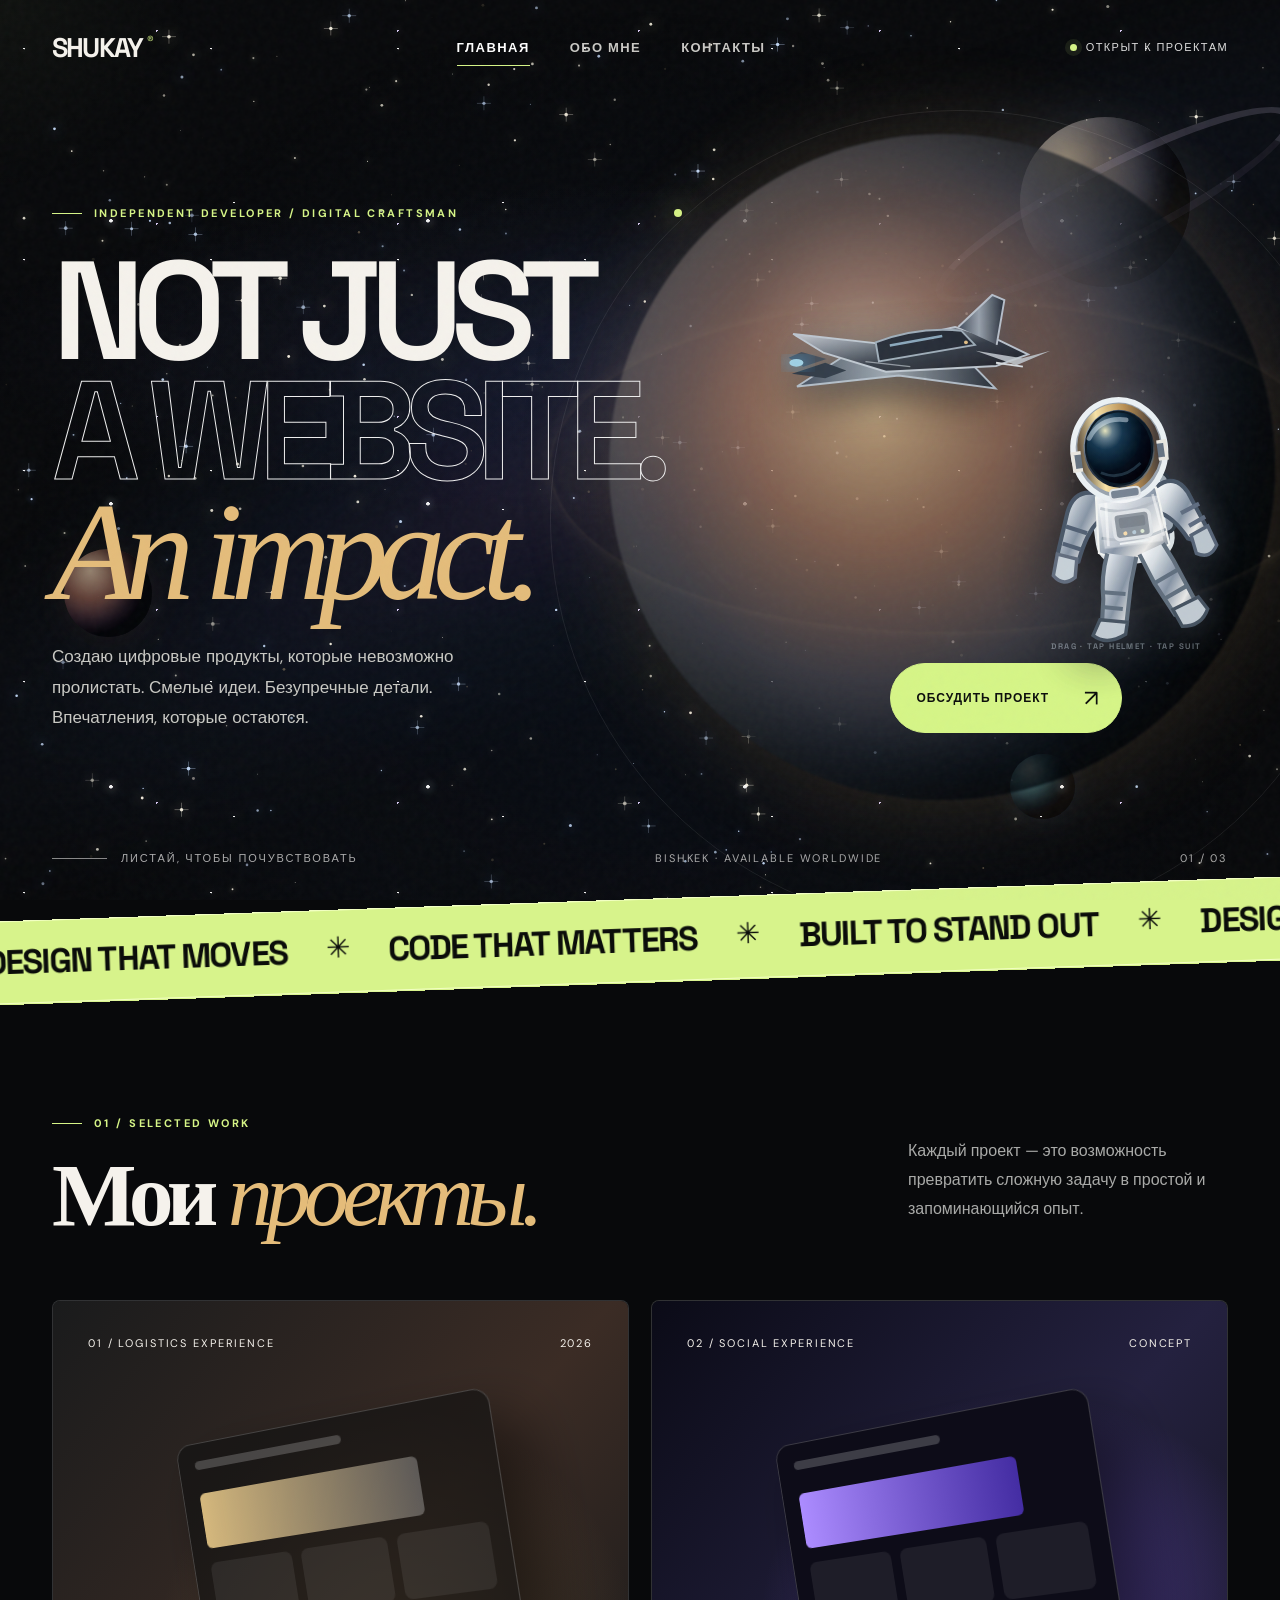
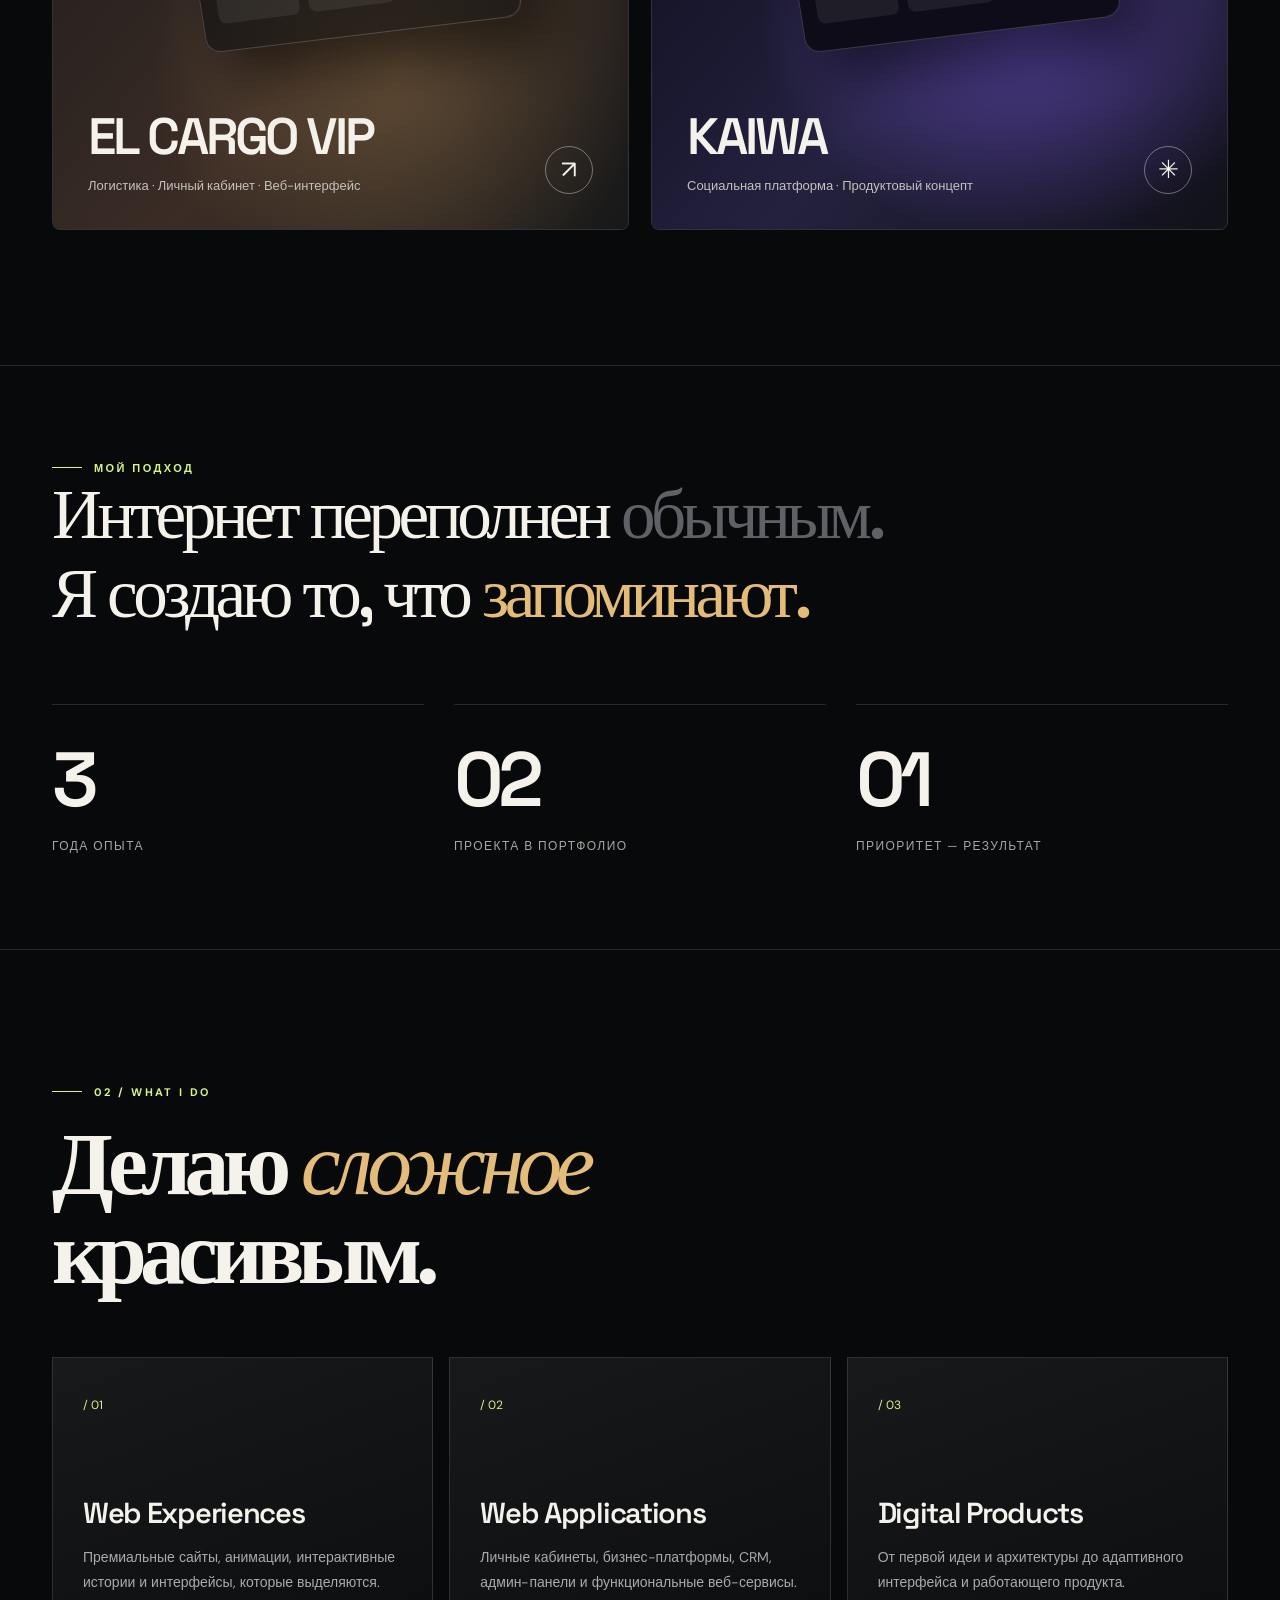
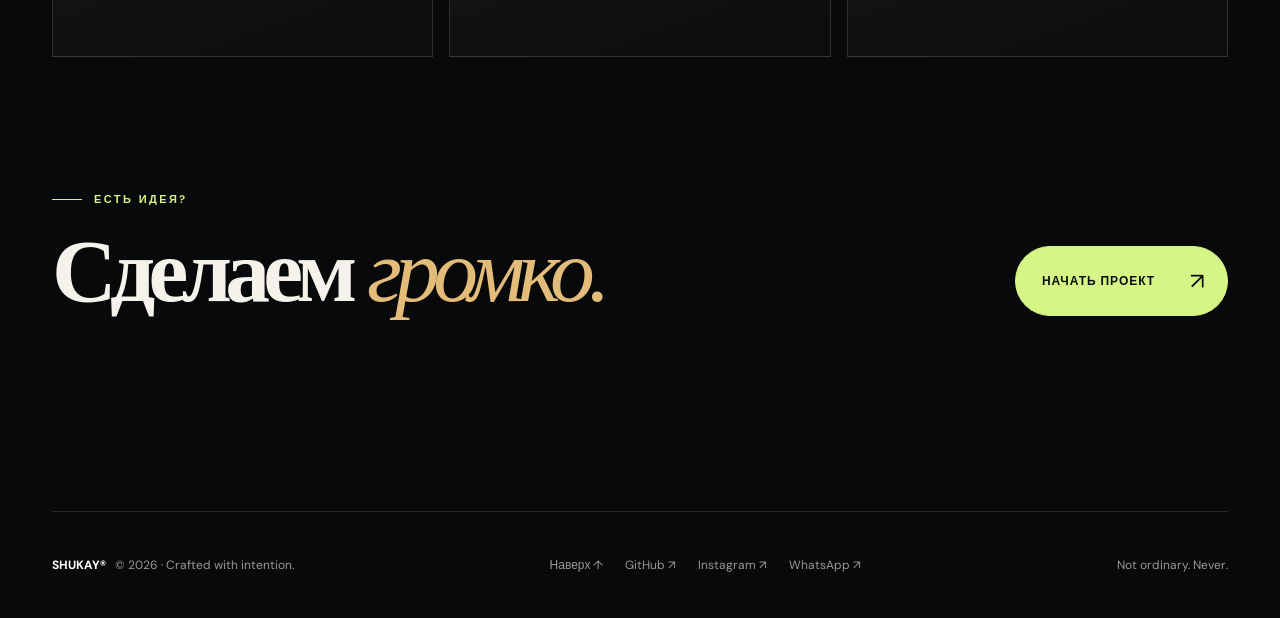
==== index.html @ a72f3787 "Publish SHUKAY portfolio at root GitHub Pages address" ====
<!DOCTYPE html>
<html lang="ru"><head><meta charset="UTF-8"><meta name="viewport" content="width=device-width,initial-scale=1"><meta name="theme-color" content="#090909"><meta name="description" content="SHUKAY — independent digital developer. Websites, experiences and products that feel alive."><title>SHUKAY® — Beyond the ordinary</title><link rel="preconnect" href="https://fonts.googleapis.com"><link rel="preconnect" href="https://fonts.gstatic.com" crossorigin><link href="https://fonts.googleapis.com/css2?family=DM+Sans:wght@400;500;600;700&family=Manrope:wght@400;500;600;700;800&family=Space+Grotesk:wght@400;500;600;700&display=swap" rel="stylesheet"><style>
:root{--bg:#08090b;--fg:#f5f2ec;--muted:#aaa9a4;--line:rgba(255,255,255,.13);--gold:#e4bc7a;--lime:#d6f587;--panel:#131518}*{box-sizing:border-box}html{scroll-behavior:smooth}body{margin:0;background:var(--bg);color:var(--fg);font-family:'DM Sans',sans-serif;overflow-x:hidden}body:before{content:'';position:fixed;inset:0;z-index:80;pointer-events:none;opacity:.14;background-image:url("data:image/svg+xml,%3Csvg viewBox='0 0 180 180' xmlns='http://www.w3.org/2000/svg'%3E%3Cfilter id='n'%3E%3CfeTurbulence type='fractalNoise' baseFrequency='.75' numOctaves='3' stitchTiles='stitch'/%3E%3C/filter%3E%3Crect width='100%25' height='100%25' filter='url(%23n)' opacity='.23'/%3E%3C/svg%3E")}a{color:inherit;text-decoration:none}button,input,textarea{font:inherit}button{cursor:pointer}::selection{background:var(--lime);color:#111}#fx{position:fixed;inset:0;z-index:0;pointer-events:none;opacity:.65}.page{display:none;position:relative;z-index:1;min-height:100vh;animation:pageIn .75s both}.page.active{display:block}@keyframes pageIn{from{opacity:0;transform:translateY(22px)}to{opacity:1;transform:none}}.shell{width:min(1440px,calc(100% - 104px));margin:auto}.nav{height:94px;display:flex;align-items:center;justify-content:space-between;position:relative;z-index:50}.logo{font:800 27px 'Space Grotesk';letter-spacing:-1.8px;display:flex;align-items:center;gap:5px}.logo span{color:var(--lime);font-size:13px;align-self:flex-start;margin-top:2px}.navlinks{display:flex;gap:40px;align-items:center}.navlinks button{border:0;background:none;color:#c9c8c4;font-size:13px;font-weight:700;letter-spacing:.11em;text-transform:uppercase;padding:10px 0;position:relative}.navlinks button:after{content:'';position:absolute;bottom:0;left:0;width:0;height:1px;background:var(--lime);transition:width .3s}.navlinks button:hover:after,.navlinks button.current:after{width:100%}.navlinks button.current{color:white}.nav-right{display:flex;align-items:center;gap:18px}.available{font-size:11px;letter-spacing:.13em;text-transform:uppercase;color:#ddd;display:flex;align-items:center;gap:9px}.pulse{height:7px;width:7px;border-radius:50%;background:var(--lime);box-shadow:0 0 0 5px #d6f58715;animation:pulse 2s infinite}@keyframes pulse{50%{box-shadow:0 0 0 10px #d6f58700}}.menu{display:none;border:1px solid var(--line);background:#111;color:white;border-radius:50%;width:44px;height:44px}.eyebrow{font-size:11px;letter-spacing:.22em;font-weight:700;text-transform:uppercase;color:var(--lime);display:flex;align-items:center;gap:12px}.eyebrow:before{content:'';height:1px;width:30px;background:var(--lime)}.hero{min-height:calc(100svh - 94px);position:relative;display:flex;flex-direction:column;justify-content:center;padding:75px 0 130px}.hero-orb{position:absolute;right:-4%;top:5%;width:52vw;max-width:790px;aspect-ratio:1;z-index:-1;border-radius:50%;background:radial-gradient(circle at 39% 39%,#fff6cc 0%,#e4bc7a 12%,#9e6e4e 27%,#493c41 44%,#1a2630 59%,transparent 69%);filter:blur(1px);opacity:.75;box-shadow:inset 50px 0 100px #06090a,0 0 120px #d6aa6840;animation:float 9s ease-in-out infinite;transform-origin:center}.hero-orb:after{content:'';position:absolute;inset:-9%;border:1px solid #dcb87a30;border-radius:50%;transform:rotateX(65deg) rotate(-35deg);box-shadow:0 0 20px #f0d4aa1c}.orb-ring{position:absolute;right:-12%;top:2%;width:64vw;max-width:900px;aspect-ratio:1;border:1px solid #ffffff14;border-radius:50%;z-index:-2;animation:spin 60s linear infinite}.orb-ring:after{content:'';position:absolute;top:12%;left:15%;width:8px;height:8px;border-radius:50%;background:var(--lime);box-shadow:0 0 30px var(--lime)}@keyframes float{50%{transform:translate(-25px,30px) scale(1.035)}}@keyframes spin{to{transform:rotate(360deg)}}.hero h1{font:600 clamp(70px,10.9vw,176px)/.86 'Space Grotesk';letter-spacing:-.092em;margin:32px 0 28px;max-width:1250px}.hero h1 .outline{-webkit-text-stroke:1px #eee;color:transparent}.hero h1 .italic{font-family:Georgia,serif;font-style:italic;font-weight:400;letter-spacing:-.09em;color:var(--gold)}.hero-sub{display:flex;justify-content:space-between;align-items:end;gap:40px;max-width:1070px}.hero-sub p{max-width:460px;font-size:17px;line-height:1.8;color:#c9c9c4;margin:0}.cta{display:inline-flex;gap:35px;align-items:center;justify-content:space-between;padding:19px 22px 19px 26px;background:var(--lime);color:#0b0d0b;border:1px solid var(--lime);border-radius:100px;font-size:12px;font-weight:800;letter-spacing:.08em;text-transform:uppercase;transition:transform .3s,background .3s;white-space:nowrap}.cta:hover{background:#fff;transform:translateY(-4px)}.cta .arrow{font-size:23px;font-weight:400}.hero-bottom{position:absolute;bottom:35px;left:0;right:0;display:flex;justify-content:space-between;align-items:center;font-size:11px;letter-spacing:.17em;text-transform:uppercase;color:#aaa}.scroll-indicator{display:flex;align-items:center;gap:14px}.scroll-indicator:before{content:'';width:55px;height:1px;background:#888}.ticker{overflow:hidden;background:#d7f38b;color:#0b0d0a;transform:rotate(-2deg) scale(1.025);position:relative;z-index:2;border-top:1px solid #f2ffc3;border-bottom:1px solid #f2ffc3}.ticker-track{display:flex;width:max-content;animation:marquee 23s linear infinite;padding:18px 0;gap:38px}.ticker span{font:700 clamp(19px,2.6vw,34px) 'Space Grotesk';letter-spacing:-.04em;white-space:nowrap}.ticker i{font-style:normal;font-size:28px}@keyframes marquee{to{transform:translateX(-50%)}}section{padding:135px 0}.section-head{display:flex;justify-content:space-between;align-items:end;gap:35px;margin-bottom:60px}.section-head h2,.display{font:600 clamp(48px,7vw,110px)/.99 'Space Grotesk';letter-spacing:-.075em;margin:20px 0 0}.section-head h2 em,.display em{font-family:Georgia,serif;font-weight:400;color:var(--gold)}.section-head p{max-width:320px;color:#a9aaa8;line-height:1.8}.projects{display:grid;grid-template-columns:1fr 1fr;gap:22px}.project{position:relative;border:1px solid var(--line);background:#121416;min-height:530px;border-radius:8px;overflow:hidden;display:flex;flex-direction:column;justify-content:space-between;padding:35px;isolation:isolate;transition:border-color .3s,transform .4s}.project:hover{border-color:#e4bc7a88;transform:translateY(-7px)}.project:before{content:'';position:absolute;inset:0;z-index:-1}.project.cargo:before{background:radial-gradient(ellipse at 60% 70%,#b8905655,transparent 50%),linear-gradient(130deg,#1a1b1c,#3b2c25 55%,#171819)}.project.kaiwa:before{background:radial-gradient(ellipse at 65% 60%,#805df088,transparent 50%),linear-gradient(130deg,#0b0b17,#24213f 55%,#111119)}.project-top{display:flex;justify-content:space-between;font-size:11px;letter-spacing:.17em;text-transform:uppercase}.project-visual{height:230px;display:grid;place-items:center;perspective:800px}.mock{width:65%;height:220px;border:1px solid #ffffff30;border-radius:16px;background:#111a;box-shadow:25px 30px 55px #0008;transform:rotate(-9deg) rotateY(-15deg);overflow:hidden;padding:18px;transition:transform .5s}.project:hover .mock{transform:rotate(-2deg) rotateY(0)}.mock-top{height:9px;width:55%;border-radius:20px;background:#ffffff33;margin-bottom:25px}.mock-hero{height:58px;width:80%;background:linear-gradient(90deg,#d4b77c,#ffffff45);border-radius:6px;margin-bottom:15px}.mock-row{display:flex;gap:10px}.mock-row span{height:65px;flex:1;border-radius:8px;background:#ffffff12}.kaiwa .mock{background:#0d0c18}.kaiwa .mock-hero{background:linear-gradient(90deg,#ac8cff,#442da3)}.project-bottom{display:flex;justify-content:space-between;align-items:end;gap:12px}.project h3{font:600 clamp(30px,4vw,52px) 'Space Grotesk';letter-spacing:-.06em;margin:0 0 8px}.project p{color:#c4c1bc;margin:0;font-size:13px}.project .go{width:48px;height:48px;border:1px solid #ffffff60;border-radius:50%;display:grid;place-items:center;font-size:25px}.statement{border-top:1px solid var(--line);border-bottom:1px solid var(--line);padding:95px 0}.statement p{font:500 clamp(34px,5.4vw,82px)/1.15 'Space Grotesk';letter-spacing:-.065em;margin:0}.statement .dim{color:#606166}.statement .gold{color:var(--gold)}.metrics{display:grid;grid-template-columns:repeat(3,1fr);gap:30px;margin-top:70px}.metric{border-top:1px solid var(--line);padding-top:25px}.metric strong{font:600 clamp(50px,6vw,86px) 'Space Grotesk';letter-spacing:-.08em}.metric span{display:block;font-size:12px;text-transform:uppercase;letter-spacing:.12em;color:#a7a7a3;margin-top:10px}.services{display:grid;grid-template-columns:repeat(3,1fr);gap:16px}.service{border:1px solid var(--line);padding:35px 30px;min-height:300px;background:linear-gradient(160deg,#17191b,#0c0d0e);transition:background .3s}.service:hover{background:#1c211d}.service .num{font-size:12px;color:var(--lime)}.service h3{font:600 29px 'Space Grotesk';letter-spacing:-.045em;margin:80px 0 14px}.service p{font-size:14px;color:#aaa;line-height:1.75}.footer{border-top:1px solid var(--line);padding:45px 0;display:flex;justify-content:space-between;gap:25px;align-items:center;color:#999;font-size:12px}.footer strong{color:white}.footer a:hover{color:var(--lime)}.footerlinks{display:flex;gap:22px}.inner-hero{padding:110px 0 100px;position:relative;overflow:hidden}.inner-hero .display{max-width:1100px}.inner-hero .lead{font-size:clamp(18px,2vw,26px);line-height:1.65;max-width:730px;color:#c0c1bb;margin:45px 0 0}.glow{position:absolute;right:-200px;top:-150px;width:650px;height:650px;background:radial-gradient(circle,#d7a86d33,transparent 65%);pointer-events:none}.about-grid{display:grid;grid-template-columns:1fr 1fr;gap:70px;align-items:start}.about-grid h2{font:600 clamp(36px,4vw,62px) 'Space Grotesk';letter-spacing:-.06em;margin:0}.about-grid p{line-height:1.95;color:#b9b9b4;font-size:16px}.tech-section{padding-top:35px}.tech-groups{display:grid;grid-template-columns:repeat(3,1fr);gap:18px}.tech-group{background:#121416;border:1px solid var(--line);padding:30px;min-height:260px}.tech-group h3{font-size:12px;letter-spacing:.15em;text-transform:uppercase;color:var(--gold);margin:0 0 28px}.tags{display:flex;flex-wrap:wrap;gap:9px}.tag{padding:10px 13px;border:1px solid #ffffff24;border-radius:40px;color:#ddd;font-size:12px}.timeline{border-top:1px solid var(--line)}.timeline-row{display:grid;grid-template-columns:100px 1fr 1.3fr;gap:20px;border-bottom:1px solid var(--line);padding:35px 0}.timeline-row span{color:var(--lime);font-size:13px}.timeline-row h3{font:600 25px 'Space Grotesk';margin:0}.timeline-row p{color:#aaa;line-height:1.7;margin:0}.contact-hero{padding-bottom:45px}.contact-hero .display{font-size:clamp(65px,10vw,158px)}.contact-layout{display:grid;grid-template-columns:1fr 1.2fr;gap:80px;padding:40px 0 120px}.contact-details h3{font:600 32px 'Space Grotesk';letter-spacing:-.05em}.contact-details p{color:#aaa;line-height:1.8;max-width:330px}.contact-link{display:flex;justify-content:space-between;border-bottom:1px solid var(--line);padding:23px 0;font-size:15px;transition:color .2s}.contact-link:hover{color:var(--lime)}.form{background:#131518;border:1px solid var(--line);padding:45px}.form label{display:block;font-size:11px;letter-spacing:.15em;text-transform:uppercase;color:#aaa;margin-bottom:12px}.form input,.form textarea{width:100%;background:none;border:0;border-bottom:1px solid #ffffff35;border-radius:0;padding:10px 0 18px;margin-bottom:33px;color:white;outline:none;resize:vertical}.form input:focus,.form textarea:focus{border-color:var(--lime)}.form .cta{width:100%}.form small{display:block;margin-top:20px;color:#888;line-height:1.6}.reveal{opacity:0;transform:translateY(45px);transition:opacity .85s,transform .85s}.reveal.visible{opacity:1;transform:none}.cursor-glow{position:fixed;width:420px;height:420px;pointer-events:none;z-index:0;border-radius:50%;background:radial-gradient(circle,#d6f5870a,transparent 65%);transform:translate(-50%,-50%)}@media(max-width:900px){.shell{width:min(100% - 44px,1440px)}.nav{height:80px}.navlinks{display:none;position:absolute;top:75px;right:0;left:0;background:#151719;border:1px solid var(--line);padding:20px;flex-direction:column;gap:12px;align-items:stretch}.navlinks.open{display:flex}.navlinks button{text-align:left}.menu{display:block}.available{display:none}.hero{min-height:760px;padding-top:90px}.hero-orb{width:75vw;right:-25%;top:8%}.orb-ring{width:95vw;right:-40%}.hero h1{font-size:clamp(64px,12vw,112px)}.section-head{display:block}.projects,.about-grid,.contact-layout{grid-template-columns:1fr}.services,.tech-groups{grid-template-columns:1fr 1fr}.contact-layout{gap:35px}.inner-hero{padding:90px 0 55px}}@media(max-width:600px){.shell{width:calc(100% - 34px)}.logo{font-size:24px}.hero{min-height:calc(100svh - 80px);padding:80px 0 115px}.hero h1{font-size:clamp(60px,14.5vw,90px);letter-spacing:-.095em;margin:25px 0 35px}.hero-orb{width:105vw;right:-47%;top:12%;opacity:.55}.orb-ring{width:125vw;right:-55%}.hero-sub{align-items:start;flex-direction:column;gap:27px}.hero-sub p{font-size:15px}.hero-bottom{font-size:9px;bottom:24px}.hero-bottom .coordinates{display:none}section{padding:85px 0}.section-head h2,.display{font-size:clamp(47px,12vw,75px)}.section-head{margin-bottom:35px}.projects,.services,.tech-groups{grid-template-columns:1fr}.project{min-height:460px;padding:24px}.project-visual{height:200px}.statement{padding:70px 0}.metrics{gap:10px}.metric strong{font-size:45px}.metric span{font-size:9px;line-height:1.5}.timeline-row{grid-template-columns:1fr;gap:10px}.form{padding:25px}.footer{flex-direction:column;align-items:flex-start}.inner-hero{padding-top:70px}.contact-hero .display{font-size:clamp(62px,13vw,100px)}}@media(prefers-reduced-motion:reduce){*,*:before,*:after{animation-duration:.01ms!important;transition-duration:.01ms!important;scroll-behavior:auto!important}.reveal{opacity:1;transform:none}}
</style><style id="cosmic-upgrade">
:root{--space-gold:#f1d9a9}html{cursor:none}a,button,input,select,textarea{cursor:none!important}
#cosmicSky{position:fixed;inset:0;z-index:0;pointer-events:none;overflow:hidden;opacity:.85;background:radial-gradient(ellipse 75% 19% at 54% 42%,rgba(114,89,163,.11),transparent 70%),radial-gradient(ellipse 36% 45% at 10% 78%,rgba(38,65,130,.11),transparent 70%)}
#cosmicSky:before{content:"";position:absolute;width:170vw;height:34vw;left:-30vw;top:22vh;transform:rotate(-25deg);background:radial-gradient(ellipse at center,rgba(228,200,230,.13) 0%,rgba(101,80,170,.12) 20%,rgba(47,80,145,.065) 39%,transparent 70%);filter:blur(26px);animation:nebulaDrift 35s ease-in-out infinite alternate}
#cosmicSky:after{content:"";position:absolute;inset:0;background-image:radial-gradient(1px 1px at 13% 23%,#fff 95%,transparent),radial-gradient(1px 1px at 65% 16%,#e4d4ff 95%,transparent),radial-gradient(2px 2px at 35% 78%,#fff 80%,transparent),radial-gradient(1px 1px at 87% 66%,#fff 95%,transparent);background-size:187px 211px,241px 193px,317px 283px,269px 307px;opacity:.45;animation:starFloat 60s linear infinite}
.cosmic-planet{position:absolute;border-radius:50%;box-shadow:inset -22px -14px 35px rgba(0,0,0,.85),inset 9px 7px 24px rgba(255,255,255,.15),0 0 70px rgba(130,111,214,.13);animation:planetFloat 17s ease-in-out infinite alternate}
.cosmic-planet.one{width:170px;height:170px;right:7%;top:13%;background:radial-gradient(circle at 31% 26%,#a4a0bf 0%,#6c6999 17%,#373557 44%,#141529 72%);opacity:.6}
.cosmic-planet.two{width:88px;height:88px;left:5%;top:61%;background:radial-gradient(circle at 28% 23%,#d6a98a,#925b63 37%,#332438 75%);animation-delay:-7s;opacity:.6}
.cosmic-planet.three{width:65px;height:65px;right:16%;bottom:9%;background:radial-gradient(circle at 28% 24%,#b1d7dc,#366b83 42%,#101e33 77%);animation-delay:-12s;opacity:.55}
.cosmic-planet.one:after{content:"";position:absolute;width:225%;height:40%;left:-62%;top:27%;border:8px solid rgba(208,195,230,.28);border-left-color:rgba(208,195,230,.08);border-bottom-color:rgba(208,195,230,.11);border-radius:50%;transform:rotate(-27deg)}
#astro{position:fixed;z-index:2;pointer-events:none;width:125px;height:160px;right:7%;top:49%;filter:drop-shadow(0 12px 24px rgba(0,0,0,.5));animation:astronautDrift 14s ease-in-out infinite alternate;opacity:.87}
#astro svg{width:100%;height:100%}
#starCursor{position:fixed;top:0;left:0;width:30px;height:30px;z-index:9999;pointer-events:none;transform:translate(-50%,-50%);filter:drop-shadow(0 0 7px #fff5d1);will-change:transform}
#starCursor svg{width:100%;height:100%;animation:cursorPulse 3s ease-in-out infinite}
#burstLayer{position:fixed;inset:0;z-index:150;pointer-events:none;overflow:hidden}
.supernova{position:absolute;width:16px;height:16px;transform:translate(-50%,-50%);border-radius:50%;background:#fff;box-shadow:0 0 18px 10px #fff,0 0 55px 30px #f7d4ff,0 0 125px 65px #9c75e5;animation:flashOut 1.7s ease-out forwards}
.supernova:before,.supernova:after{content:"";position:absolute;left:50%;top:50%;width:10px;height:10px;border:2px solid rgba(245,222,255,.95);border-radius:50%;transform:translate(-50%,-50%);animation:shockwave 2s cubic-bezier(.08,.65,.22,1) forwards}
.supernova:after{animation-delay:.13s;border-color:rgba(246,209,158,.7)}
.burst-ray{position:absolute;width:var(--len);height:2px;left:0;top:0;transform-origin:left center;transform:rotate(var(--angle));background:linear-gradient(90deg,#fff,#e8c7ff 30%,transparent);animation:rayOut 1.2s ease-out forwards}
.spark{position:absolute;width:var(--size);height:var(--size);border-radius:50%;background:var(--color);box-shadow:0 0 9px var(--color);animation:sparkFly var(--dur) cubic-bezier(.12,.53,.3,1) forwards}
.cosmic-rumble .page.active h1,.cosmic-rumble .page.active h2,.cosmic-rumble .page.active p,.cosmic-rumble .page.active .eyebrow,.cosmic-rumble header{animation:textRumble .75s linear both!important}
@keyframes nebulaDrift{to{transform:rotate(-19deg) translate(5vw,4vh);opacity:.65}}@keyframes starFloat{to{background-position:100px -110px,-90px 150px,60px 80px,-110px -60px}}@keyframes planetFloat{to{transform:translate(25px,-35px) rotate(10deg)}}@keyframes astronautDrift{0%{transform:translate(0,0) rotate(-13deg)}50%{transform:translate(-45px,-52px) rotate(7deg)}100%{transform:translate(25px,-90px) rotate(23deg)}}@keyframes cursorPulse{50%{transform:rotate(30deg) scale(1.24)}}@keyframes flashOut{0%{opacity:0;transform:translate(-50%,-50%) scale(.2)}12%{opacity:1;transform:translate(-50%,-50%) scale(1.8)}40%{opacity:1}100%{opacity:0;transform:translate(-50%,-50%) scale(.05)}}@keyframes shockwave{0%{width:8px;height:8px;opacity:1}100%{width:720px;height:720px;opacity:0}}@keyframes rayOut{0%{opacity:0;scale:.2}25%{opacity:1}100%{opacity:0;scale:2.4}}@keyframes sparkFly{0%{opacity:1;transform:translate(0,0) scale(1)}100%{opacity:0;transform:translate(var(--dx),var(--dy)) scale(.1)}}@keyframes textRumble{0%,100%{transform:translate(0,0)}10%,30%,50%{transform:translate(-3px,2px)}20%,40%,60%{transform:translate(4px,-2px)}70%{transform:translate(-1px,1px)}}
@media(max-width:700px){#astro{width:72px;height:96px;right:2%;top:40%;opacity:.65}.cosmic-planet.one{width:94px;height:94px;right:5%;top:18%}.cosmic-planet.two{width:52px;height:52px}.cosmic-planet.three{width:35px;height:35px}#starCursor{display:none}html,a,button,input,select,textarea{cursor:auto!important}}
@media(prefers-reduced-motion:reduce){#astro,.cosmic-planet,#cosmicSky:before,#cosmicSky:after,#starCursor svg{animation:none!important}.supernova,.spark,.burst-ray{display:none}}
</style><style id="cinematic-polish">
#cosmicSky{opacity:1;background:radial-gradient(ellipse 80% 25% at 56% 39%,rgba(83,93,167,.15),transparent 75%),radial-gradient(ellipse at 50% 70%,rgba(14,30,60,.2),transparent 70%)}
#cosmicSky:after{opacity:.95;filter:drop-shadow(0 0 4px #f3f7ff)}
.cosmic-planet{overflow:visible;filter:contrast(1.12) saturate(.88)}
.cosmic-planet.one{background:radial-gradient(circle at 26% 25%,#d5c5aa,#827b7c 22%,#4d536b 49%,#161e32 74%,#090b12 86%);box-shadow:inset -32px -22px 40px #000e,inset 8px 7px 17px #ffffff48,0 0 70px #a2b8d126}
.cosmic-planet.two{background:radial-gradient(circle at 30% 25%,#e7c7a4,#9c6452 31%,#573b4d 58%,#10111b 83%);box-shadow:inset -18px -10px 26px #000e,0 0 35px #ba765329}
.cosmic-planet.three{background:radial-gradient(circle at 30% 23%,#d9f0e7,#4c94a1 26%,#2a576d 47%,#0b1526 79%);box-shadow:inset -18px -13px 24px #000d,0 0 30px #85baff25}
.hero-orb{background:radial-gradient(circle at 38% 28%,#ffffff30,transparent 19%),radial-gradient(circle at 40% 42%,#e6c28e 0%,#a57961 23%,#4b4a52 48%,#172431 67%,#080c14 80%);box-shadow:inset -65px -32px 90px #000c,inset 22px 15px 60px #f2d9b029,0 0 100px #d6aa6840}
#astro{width:clamp(135px,14vw,225px);height:auto;aspect-ratio:260/380;right:5%;top:42%;z-index:5;pointer-events:auto;touch-action:none;cursor:none!important;opacity:.97;filter:drop-shadow(-12px 14px 22px #000b) drop-shadow(0 0 14px #d7e6ff3a);animation:astronautDrift 16s ease-in-out infinite alternate}
#astro svg{overflow:visible;filter:contrast(1.08)}
#astro:active{cursor:none!important}
#astro.dragging{animation:none}
#astro #astroHead{transform-box:fill-box;transform-origin:center}
#astro.flip #astroBody{animation:astroFlip 1.2s cubic-bezier(.2,.7,.3,1)}
#astro.tickled #astroBody{animation:astroTickle .6s ease-in-out 2}
#astro.tickled #leftArm{animation:astroWave .3s ease-in-out 4;transform-box:fill-box;transform-origin:top right}
#astro .astro-hint{font:600 8px 'Space Grotesk',sans-serif;letter-spacing:.18em;text-align:center;color:#cbd8e3;opacity:.5;margin-top:-4px;pointer-events:none}
@keyframes astroFlip{to{transform:rotate(-720deg);transform-origin:130px 195px}}
@keyframes astroTickle{0%,100%{transform:translateX(0)}25%{transform:translateX(-8px) rotate(-4deg)}75%{transform:translateX(8px) rotate(4deg)}}
@keyframes astroWave{50%{transform:rotate(24deg)}}
#starship{position:fixed;z-index:2;right:17%;top:30%;width:clamp(140px,22vw,335px);opacity:.83;pointer-events:none;filter:drop-shadow(0 0 15px #9ec9f83d) drop-shadow(0 13px 20px #000a);animation:shipCruise 23s ease-in-out infinite alternate}
#starship svg{width:100%}
@keyframes shipCruise{0%{transform:translate(35px,-30px) rotate(-6deg) scale(.78)}50%{transform:translate(-80px,10px) rotate(2deg) scale(.93)}100%{transform:translate(-155px,65px) rotate(-8deg) scale(.7)}}
.supernova{box-shadow:0 0 22px 12px #fff,0 0 65px 36px #e9d7ff,0 0 150px 75px #a7a8ff,0 0 230px 100px #718dff55}
#burstLayer{mix-blend-mode:screen}
@media(max-width:700px){#astro{width:105px;right:1%;top:43%;opacity:.82}#starship{width:145px;right:13%;top:30%;opacity:.7}.astro-hint{display:none}}
@media(prefers-reduced-motion:reduce){#starship{animation:none}#astro{animation:none}}
</style><style id="astro-cursor-fix">#astro,#astro *,#astro:active,#astro.dragging{cursor:none!important}@media(max-width:700px){#astro,#astro *,#astro:active{cursor:auto!important}}</style></head><body><div id="cosmicSky" aria-hidden="true"><div class="cosmic-planet one"></div><div class="cosmic-planet two"></div><div class="cosmic-planet three"></div></div><div id="astro" aria-label="Интерактивный космонавт" role="img"><svg viewBox="0 0 260 380" xmlns="http://www.w3.org/2000/svg"><defs><linearGradient id="suitReal" x1="0" y1="0" x2="1" y2="1"><stop stop-color="#fff"/><stop offset=".24" stop-color="#d8dee3"/><stop offset=".53" stop-color="#8996a6"/><stop offset=".77" stop-color="#e9e9e7"/><stop offset="1" stop-color="#556478"/></linearGradient><linearGradient id="darkMetal" x1="0" y1="0" x2="1" y2="1"><stop stop-color="#d6e2ee"/><stop offset=".4" stop-color="#344052"/><stop offset=".65" stop-color="#0c1826"/><stop offset="1" stop-color="#d8d3c7"/></linearGradient><radialGradient id="helmetGlass" cx=".33" cy=".24" r=".86"><stop stop-color="#e3e2bd"/><stop offset=".13" stop-color="#657e8d"/><stop offset=".3" stop-color="#1b3b53"/><stop offset=".65" stop-color="#07131f"/><stop offset="1" stop-color="#02050b"/></radialGradient><linearGradient id="goldRim"><stop stop-color="#6e604c"/><stop offset=".26" stop-color="#f5e1a8"/><stop offset=".65" stop-color="#b78f56"/><stop offset="1" stop-color="#4c433e"/></linearGradient><filter id="grainSuit"><feTurbulence type="fractalNoise" baseFrequency=".4" numOctaves="3" seed="7" result="n"/><feColorMatrix in="n" type="saturate" values="0"/><feComponentTransfer><feFuncA type="linear" slope=".14"/></feComponentTransfer><feBlend in="SourceGraphic" mode="multiply"/></filter><filter id="softGlow"><feGaussianBlur stdDeviation="4"/></filter></defs>
<g id="astroBody" transform="rotate(-8 130 195)">
<rect x="83" y="132" width="108" height="135" rx="32" fill="#66717e" stroke="#dce1e4" stroke-width="7"/>
<rect x="165" y="145" width="32" height="87" rx="12" fill="#9da8b2" stroke="#343e4a" stroke-width="5"/><path d="M183 153v68" stroke="#e4edf4" stroke-width="3"/>
<g id="leftArm"><path d="M89 161Q59 151 45 183L24 237Q18 251 36 259L51 256Q68 216 88 202" fill="url(#suitReal)" stroke="#4e5b6c" stroke-width="6"/><path d="M40 203l29 14M32 227l25 12" stroke="#566477" stroke-width="6"/><path d="M22 241l27 11-6 26q-19 12-31-7z" fill="#c6d0d6" stroke="#667080" stroke-width="5"/></g>
<g id="rightArm"><path d="M178 164Q207 148 222 178L241 230Q247 245 228 252L213 245Q196 210 175 201" fill="url(#suitReal)" stroke="#4e5b6c" stroke-width="6"/><path d="M208 207l28-10M217 227l25-10" stroke="#657184" stroke-width="6"/><path d="M218 241l26-10 9 29q-12 20-31 8z" fill="#bdc7cf" stroke="#5c697a" stroke-width="5"/></g>
<path d="M89 167Q128 146 177 165L185 249Q137 279 82 248Z" fill="url(#suitReal)" stroke="#f1f3f0" stroke-width="3"/><path d="M93 184q35 17 83 0M89 227q43 16 94 0" stroke="#788695" stroke-width="4" fill="none" opacity=".7"/><path d="M102 177l-5 63M171 174l8 62" stroke="#f6f7f6" stroke-width="4" opacity=".6"/><rect x="109" y="195" width="53" height="38" rx="7" fill="#3a4756" stroke="#c7cfd5" stroke-width="5"/><rect x="117" y="202" width="38" height="15" rx="3" fill="#192839"/><circle cx="124" cy="225" r="3" fill="#f2c36f"/><circle cx="137" cy="225" r="3" fill="#81a4b8"/><circle cx="149" cy="225" r="3" fill="#c3d9b3"/><path d="M114 239h42" stroke="#e2e9eb" stroke-width="3"/>
<g id="leftLeg"><path d="M94 250q-14 33-15 65l-7 36q12 16 35 5l15-58 13-37" fill="url(#suitReal)" stroke="#667381" stroke-width="6"/><path d="M80 305l32 7M76 326l29 7" stroke="#667483" stroke-width="6"/><path d="M70 344l39 9-5 17q-30 13-47-5z" fill="#c3cbd2" stroke="#4c5866" stroke-width="5"/></g>
<g id="rightLeg"><path d="M140 258l16 45 23 49q21 6 34-10l-25-68-12-27" fill="url(#suitReal)" stroke="#667381" stroke-width="6"/><path d="M157 302l34-14M169 326l32-13" stroke="#667483" stroke-width="6"/><path d="M177 344l39-13 11 19q-12 24-40 20z" fill="#c3cbd2" stroke="#4c5866" stroke-width="5"/></g>
<g id="astroHead"><ellipse cx="132" cy="104" rx="67" ry="73" fill="#9aa4ae" stroke="#e9eef1" stroke-width="8"/><ellipse cx="132" cy="102" rx="56" ry="61" fill="url(#darkMetal)" stroke="url(#goldRim)" stroke-width="9"/><ellipse cx="132" cy="101" rx="48" ry="53" fill="url(#helmetGlass)" stroke="#111e29" stroke-width="3"/><path d="M91 81Q112 52 148 62" fill="none" stroke="#e8f7ff" stroke-width="7" opacity=".45" stroke-linecap="round"/><path d="M101 133Q129 150 160 127" fill="none" stroke="#6c8ca1" stroke-width="4" opacity=".3"/><rect x="110" y="160" width="43" height="14" rx="5" fill="#7a8794" stroke="#e1e5e8" stroke-width="3"/><path d="M76 100h-12v25h12M187 100h12v25h-12" stroke="#e7e5df" stroke-width="5" fill="#697685"/></g>
<g opacity=".45" filter="url(#grainSuit)"><path d="M91 177h86v66H91z" fill="#fff"/></g></g></svg><div class="astro-hint">DRAG · TAP HELMET · TAP SUIT</div></div><div id="starship" aria-hidden="true"><svg viewBox="0 0 440 230" xmlns="http://www.w3.org/2000/svg"><defs><linearGradient id="hull" x1="0" x2="1" y1="0" y2="1"><stop stop-color="#eef6ff"/><stop offset=".28" stop-color="#8e9cab"/><stop offset=".58" stop-color="#253445"/><stop offset="1" stop-color="#080e19"/></linearGradient><linearGradient id="wing" x1="0" x2="1"><stop stop-color="#34475d"/><stop offset=".45" stop-color="#9eafbe"/><stop offset="1" stop-color="#152434"/></linearGradient><filter id="engineGlow"><feGaussianBlur stdDeviation="12"/></filter></defs><path d="M105 130L25 182 184 165 335 185 275 123" fill="url(#wing)" stroke="#b7cadb" stroke-width="3"/><path d="M66 129L19 100 154 115 272 89 341 110 386 132 336 150 164 159Z" fill="url(#hull)" stroke="#c6d6e5" stroke-width="3"/><path d="M277 89L330 39 349 47 337 117" fill="url(#wing)" stroke="#c4d3e2" stroke-width="3"/><path d="M148 113Q215 88 282 95L303 117 153 143Z" fill="#111f30" stroke="#a2b9cb" stroke-width="3"/><path d="M170 118L252 103" stroke="#a8d6f5" stroke-width="4" opacity=".8"/><path d="M32 128L12 137 35 151 71 139Z" fill="#38495b"/><path d="M69 145L17 162 69 169 102 157Z" fill="#1d3043"/><ellipse cx="24" cy="145" rx="11" ry="6" fill="#c3f4ff"/><ellipse cx="24" cy="145" rx="23" ry="11" fill="#3bb6ff" opacity=".45" filter="url(#engineGlow)"/><path d="M304 126L377 138 421 126 368 149Z" fill="#d4e2ec" opacity=".85"/><path d="M336 145l42 6" stroke="#e9f5fc" stroke-width="3"/><circle cx="289" cy="113" r="3" fill="#f3cf8d"/><path d="M132 143l70 8" stroke="#d9e8f4" stroke-width="2" opacity=".6"/></svg></div><div id="burstLayer" aria-hidden="true"></div><div id="starCursor" aria-hidden="true"><svg viewBox="0 0 40 40"><path d="M20 0L24.2 15.8 40 20 24.2 24.2 20 40 15.8 24.2 0 20 15.8 15.8Z" fill="#fff7e7"/><circle cx="20" cy="20" r="3" fill="#e8b970"/></svg></div><canvas id="fx" aria-hidden="true"></canvas><div class="cursor-glow" id="cursorGlow"></div><header class="shell nav"><a class="logo" href="#home" data-page="home">SHUKAY<span>®</span></a><nav class="navlinks" id="navlinks" aria-label="Основная навигация"><button data-page="home" class="current">Главная</button><button data-page="about">Обо мне</button><button data-page="contact">Контакты</button></nav><div class="nav-right"><div class="available"><span class="pulse"></span>Открыт к проектам</div><button class="menu" id="menu" aria-label="Открыть меню">☰</button></div></header>
<main id="home" class="page active"><div class="shell hero"><div class="hero-orb"></div><div class="orb-ring"></div><div class="eyebrow">Independent developer / Digital craftsman</div><h1>NOT JUST<br><span class="outline">A WEBSITE.</span><br><span class="italic">An impact.</span></h1><div class="hero-sub"><p>Создаю цифровые продукты, которые невозможно пролистать. Смелые идеи. Безупречные детали. Впечатления, которые остаются.</p><a href="#contact" data-page="contact" class="cta magnetic">Обсудить проект <span class="arrow">↗</span></a></div><div class="hero-bottom"><span class="scroll-indicator">Листай, чтобы почувствовать</span><span class="coordinates">Bishkek · Available worldwide</span><span>01 / 03</span></div></div><div class="ticker"><div class="ticker-track" id="ticker"><span>DESIGN THAT MOVES</span><i>✳</i><span>CODE THAT MATTERS</span><i>✳</i><span>BUILT TO STAND OUT</span><i>✳</i><span>DESIGN THAT MOVES</span><i>✳</i><span>CODE THAT MATTERS</span><i>✳</i><span>BUILT TO STAND OUT</span><i>✳</i></div></div><section class="shell"><div class="section-head reveal"><div><div class="eyebrow">01 / Selected work</div><h2>Мои <em>проекты.</em></h2></div><p>Каждый проект — это возможность превратить сложную задачу в простой и запоминающийся опыт.</p></div><div class="projects"><a class="project cargo reveal" href="https://shukay1.github.io/el-cargo-vip/" target="_blank" rel="noopener"><div class="project-top"><span>01 / Logistics experience</span><span>2026</span></div><div class="project-visual"><div class="mock"><div class="mock-top"></div><div class="mock-hero"></div><div class="mock-row"><span></span><span></span><span></span></div></div></div><div class="project-bottom"><div><h3>EL CARGO VIP</h3><p>Логистика · Личный кабинет · Веб-интерфейс</p></div><span class="go">↗</span></div></a><article class="project kaiwa reveal"><div class="project-top"><span>02 / Social experience</span><span>Concept</span></div><div class="project-visual"><div class="mock"><div class="mock-top"></div><div class="mock-hero"></div><div class="mock-row"><span></span><span></span><span></span></div></div></div><div class="project-bottom"><div><h3>KAIWA</h3><p>Социальная платформа · Продуктовый концепт</p></div><span class="go">✳</span></div></article></div></section><div class="statement"><div class="shell reveal"><div class="eyebrow">Мой подход</div><p>Интернет переполнен <span class="dim">обычным.</span><br>Я создаю то, что <span class="gold">запоминают.</span></p><div class="metrics"><div class="metric"><strong>3</strong><span>Года опыта</span></div><div class="metric"><strong>02</strong><span>Проекта в портфолио</span></div><div class="metric"><strong>01</strong><span>Приоритет — результат</span></div></div></div></div><section class="shell"><div class="section-head reveal"><div><div class="eyebrow">02 / What I do</div><h2>Делаю <em>сложное</em><br>красивым.</h2></div></div><div class="services"><div class="service reveal"><span class="num">/ 01</span><h3>Web Experiences</h3><p>Премиальные сайты, анимации, интерактивные истории и интерфейсы, которые выделяются.</p></div><div class="service reveal"><span class="num">/ 02</span><h3>Web Applications</h3><p>Личные кабинеты, бизнес-платформы, CRM, админ-панели и функциональные веб-сервисы.</p></div><div class="service reveal"><span class="num">/ 03</span><h3>Digital Products</h3><p>От первой идеи и архитектуры до адаптивного интерфейса и работающего продукта.</p></div></div></section><section class="shell" style="padding-top:0"><div class="section-head reveal"><div><div class="eyebrow">Есть идея?</div><h2>Сделаем <em>громко.</em></h2></div><a href="#contact" data-page="contact" class="cta magnetic">Начать проект <span class="arrow">↗</span></a></div></section></main>
<main id="about" class="page"><div class="shell inner-hero"><div class="glow"></div><div class="eyebrow">02 / The person behind the pixels</div><h1 class="display">I MAKE<br><em>IDEAS</em> FEEL<br>ALIVE<span style="color:var(--lime)">.</span></h1><p class="lead">Привет, я Shukay. Разработчик цифровых продуктов. Для меня хороший сайт — не набор блоков, а характер, ритм и эмоция.</p></div><section class="shell" style="padding-top:20px"><div class="about-grid reveal"><h2>Между логикой<br>и искусством.</h2><div><p>Мне нравится соединять выразительный дизайн с продуманной инженерией. От первой анимации до последнего пикселя — всё должно работать как единое целое.</p><p>Работаю с сайтами, веб-приложениями, пользовательскими кабинетами и цифровыми концептами. В портфолио — EL CARGO VIP и концепция социальной платформы Kaiwa.</p><p>Опыт: 3 года. Работаю удалённо с заказчиками из разных стран.</p></div></div></section><section class="shell tech-section"><div class="section-head reveal"><div><div class="eyebrow">Технологический арсенал</div><h2>Tools of <em>creation.</em></h2></div><p>Широкий стек для разных задач — от интерактивного фронтенда до серверной логики.</p></div><div class="tech-groups"><div class="tech-group reveal"><h3>Frontend & Design</h3><div class="tags"><span class="tag">HTML5</span><span class="tag">CSS3</span><span class="tag">JavaScript</span><span class="tag">TypeScript</span><span class="tag">React</span><span class="tag">Next.js</span><span class="tag">Vue</span><span class="tag">Tailwind</span><span class="tag">GSAP</span><span class="tag">Three.js</span></div></div><div class="tech-group reveal"><h3>Backend & Data</h3><div class="tags"><span class="tag">Node.js</span><span class="tag">Python</span><span class="tag">Java</span><span class="tag">PHP</span><span class="tag">SQL</span><span class="tag">Firebase</span><span class="tag">REST APIs</span><span class="tag">PostgreSQL</span><span class="tag">MongoDB</span></div></div><div class="tech-group reveal"><h3>Platforms & Workflow</h3><div class="tags"><span class="tag">Git</span><span class="tag">GitHub</span><span class="tag">Figma</span><span class="tag">WordPress</span><span class="tag">Android</span><span class="tag">Responsive UI</span><span class="tag">Cloud</span><span class="tag">UI/UX</span></div></div></div></section><section class="shell"><div class="section-head reveal"><div><div class="eyebrow">Как я работаю</div><h2>From <em>zero</em> to wow.</h2></div></div><div class="timeline"><div class="timeline-row reveal"><span>01 / Discover</span><h3>Понимаю задачу</h3><p>Изучаю бизнес, аудиторию, цели и то, что действительно нужно пользователям.</p></div><div class="timeline-row reveal"><span>02 / Design</span><h3>Нахожу характер</h3><p>Создаю структуру, визуальный язык, движение и узнаваемую атмосферу.</p></div><div class="timeline-row reveal"><span>03 / Develop</span><h3>Оживляю идею</h3><p>Превращаю дизайн в быстрый, адаптивный и функциональный продукт.</p></div><div class="timeline-row reveal"><span>04 / Refine</span><h3>Довожу до деталей</h3><p>Тестирую, оптимизирую и готовлю проект к реальному использованию.</p></div></div></section></main>
<main id="contact" class="page"><div class="shell inner-hero contact-hero"><div class="glow"></div><div class="eyebrow">03 / Let's build something unforgettable</div><h1 class="display">GOT A<br><em>BIG IDEA?</em><br>LET'S TALK<span style="color:var(--lime)">.</span></h1><p class="lead">Не нужно начинать с идеального технического задания. Расскажи о своей идее — вместе найдём правильное решение.</p></div><div class="shell contact-layout"><div class="contact-details reveal"><h3>Твой следующий<br>проект начинается здесь.</h3><p>Открыт для разработки сайтов, веб-приложений и долгосрочного сотрудничества.</p><a class="contact-link" href="https://wa.me/996501502168" target="_blank" rel="noopener">WhatsApp · +996 501 502 168 <span>↗</span></a><a class="contact-link" href="https://www.instagram.com/shukay1" target="_blank" rel="noopener">Instagram · @shukay1 <span>↗</span></a><a class="contact-link" href="https://github.com/Shukay1" target="_blank" rel="noopener">GitHub <span>↗</span></a><div style="margin-top:55px" class="eyebrow">Based in Kyrgyzstan · Worldwide online</div></div><form class="form reveal" id="contactForm"><label for="name">Как к вам обращаться?</label><input id="name" name="name" placeholder="Ваше имя" required maxlength="80"><label for="type">Что хотите создать?</label><input id="type" name="type" placeholder="Сайт, магазин, веб-приложение..." required maxlength="120"><label for="budget">Ориентировочный бюджет (необязательно)</label><input id="budget" name="budget" placeholder="Например, $500–1000" maxlength="100"><label for="message">Расскажите о проекте</label><textarea id="message" name="message" rows="3" placeholder="Идея, задачи, сроки..." required maxlength="2000"></textarea><button type="submit" class="cta">Отправить в WhatsApp <span class="arrow">↗</span></button><small>При нажатии откроется WhatsApp с готовым сообщением. Данные не отправляются на сервер этого сайта.</small></form></div></main>
<footer class="shell footer"><div><strong>SHUKAY®</strong> &nbsp; © <span id="year"></span> · Crafted with intention.</div><div class="footerlinks"><a href="#home" data-page="home">Наверх ↑</a><a href="https://github.com/Shukay1" target="_blank" rel="noopener">GitHub ↗</a><a href="https://www.instagram.com/shukay1" target="_blank" rel="noopener">Instagram ↗</a><a href="https://wa.me/996501502168" target="_blank" rel="noopener">WhatsApp ↗</a></div><span>Not ordinary. Never.</span></footer><script>
(()=>{'use strict';const pages=[...document.querySelectorAll('.page')],links=[...document.querySelectorAll('[data-page]')],nav=document.getElementById('navlinks');let observer;function reveal(){observer?.disconnect();observer=new IntersectionObserver(entries=>{entries.forEach(e=>{if(e.isIntersecting){e.target.classList.add('visible');observer.unobserve(e.target)}})},{threshold:.09});document.querySelectorAll('.page.active .reveal').forEach(el=>observer.observe(el))}function show(id){if(!['home','about','contact'].includes(id))id='home';pages.forEach(p=>p.classList.toggle('active',p.id===id));links.forEach(el=>el.classList.toggle('current',el.dataset.page===id));nav.classList.remove('open');window.scrollTo({top:0,behavior:'instant'});reveal();document.title=(id==='home'?'SHUKAY® — Beyond the ordinary':id==='about'?'About — SHUKAY®':'Contact — SHUKAY®')}links.forEach(el=>el.addEventListener('click',e=>{e.preventDefault();let id=el.dataset.page;history.pushState(null,'','#'+id);show(id)}));window.addEventListener('popstate',()=>show(location.hash.slice(1)||'home'));show(location.hash.slice(1)||'home');document.getElementById('menu').onclick=()=>nav.classList.toggle('open');document.getElementById('year').textContent=new Date().getFullYear();document.getElementById('contactForm').addEventListener('submit',e=>{e.preventDefault();const get=id=>document.getElementById(id).value.trim();const message=`Здравствуйте! Меня зовут ${get('name')}.\n\nТип проекта: ${get('type')}\nБюджет: ${get('budget')||'Обсудим'}\n\n${get('message')}`;window.open('https://wa.me/996501502168?text='+encodeURIComponent(message),'_blank','noopener')});const reduce=matchMedia('(prefers-reduced-motion: reduce)').matches;if(!reduce){const glow=document.getElementById('cursorGlow');window.addEventListener('pointermove',e=>{glow.style.left=e.clientX+'px';glow.style.top=e.clientY+'px'},{passive:true});const canvas=document.getElementById('fx'),ctx=canvas.getContext('2d');let W,H,dpr,points=[];function resize(){dpr=Math.min(devicePixelRatio||1,2);W=innerWidth;H=innerHeight;canvas.width=W*dpr;canvas.height=H*dpr;ctx.setTransform(dpr,0,0,dpr,0,0);points=Array.from({length:Math.min(95,Math.floor(W*H/16000))},()=>({x:Math.random()*W,y:Math.random()*H,r:Math.random()*1.2+.3,s:Math.random()*.25+.06,a:Math.random()*.5+.1}))}resize();addEventListener('resize',resize);let frame=0;function draw(){frame++;ctx.clearRect(0,0,W,H);for(const p of points){p.y-=p.s;if(p.y<0)p.y=H;p.x+=Math.sin(frame*.003+p.y*.005)*.12;ctx.beginPath();ctx.fillStyle=`rgba(229,201,150,${p.a})`;ctx.arc(p.x,p.y,p.r,0,Math.PI*2);ctx.fill()}requestAnimationFrame(draw)}draw();document.querySelectorAll('.magnetic').forEach(el=>{el.addEventListener('pointermove',e=>{let r=el.getBoundingClientRect();el.style.transform=`translate(${(e.clientX-r.left-r.width/2)*.1}px,${(e.clientY-r.top-r.height/2)*.16}px)`});el.addEventListener('pointerleave',()=>el.style.transform='')})}})();
</script><script id="cosmic-interactions">(()=>{const reduce=matchMedia('(prefers-reduced-motion: reduce)').matches;const cursor=document.getElementById('starCursor');let mx=-100,my=-100,cx=-100,cy=-100;addEventListener('pointermove',e=>{mx=e.clientX;my=e.clientY},{passive:true});function track(){cx+=(mx-cx)*.82;cy+=(my-cy)*.82;cursor.style.left=cx+'px';cursor.style.top=cy+'px';requestAnimationFrame(track)}if(!reduce&&matchMedia('(pointer:fine)').matches)track();else cursor.style.display='none';if(reduce)return;const layer=document.getElementById('burstLayer');let previous={x:-1e3,y:-1e3};function burst(){const w=innerWidth,h=innerHeight;let x,y;for(let n=0;n<12;n++){x=w*(.12+Math.random()*.76);y=h*(.12+Math.random()*.7);if(Math.hypot(x-previous.x,y-previous.y)>Math.min(w,h)*.35)break}previous={x,y};const core=document.createElement('div');core.className='supernova';core.style.left=x+'px';core.style.top=y+'px';layer.append(core);setTimeout(()=>core.remove(),2300);for(let i=0;i<18;i++){let ray=document.createElement('i');ray.className='burst-ray';ray.style.cssText=`left:${x}px;top:${y}px;--len:${80+Math.random()*160}px;--angle:${i*20+Math.random()*8}deg`;layer.append(ray);setTimeout(()=>ray.remove(),1400)}for(let i=0;i<65;i++){let spark=document.createElement('i');spark.className='spark';const angle=Math.random()*Math.PI*2,dist=55+Math.random()*Math.min(w,h)*.45;spark.style.cssText=`left:${x}px;top:${y}px;--dx:${Math.cos(angle)*dist}px;--dy:${Math.sin(angle)*dist}px;--dur:${.7+Math.random()*1.3}s;--size:${1+Math.random()*4}px;--color:${['#fff','#ffe6a3','#c8b7ff','#92baff'][Math.floor(Math.random()*4)]}`;layer.append(spark);setTimeout(()=>spark.remove(),2200)}document.documentElement.classList.remove('cosmic-rumble');void document.documentElement.offsetWidth;document.documentElement.classList.add('cosmic-rumble');setTimeout(()=>document.documentElement.classList.remove('cosmic-rumble'),800)}setTimeout(burst,8500);setInterval(burst,60000);})();</script><script id="cinematic-interactivity">
(()=>{'use strict';const astro=document.getElementById('astro');let dragging=false,downX=0,downY=0,ox=0,oy=0,dx=0,dy=0,moved=false;astro.addEventListener('pointerdown',e=>{dragging=true;moved=false;downX=e.clientX;downY=e.clientY;ox=dx;oy=dy;astro.classList.add('dragging');astro.setPointerCapture(e.pointerId)});astro.addEventListener('pointermove',e=>{if(!dragging)return;dx=ox+e.clientX-downX;dy=oy+e.clientY-downY;if(Math.hypot(e.clientX-downX,e.clientY-downY)>7)moved=true;astro.style.transform='translate('+dx+'px,'+dy+'px) rotate('+Math.max(-32,Math.min(32,dx/9))+'deg)'});astro.addEventListener('pointerup',e=>{if(!dragging)return;dragging=false;astro.classList.remove('dragging');if(moved)return;const target=e.target;const head=target.closest&&target.closest('#astroHead');astro.classList.remove('flip','tickled');void astro.offsetWidth;astro.classList.add(head?'flip':'tickled');setTimeout(()=>astro.classList.remove('flip','tickled'),1550)});astro.addEventListener('pointercancel',()=>{dragging=false;astro.classList.remove('dragging')});
const canvas=document.createElement('canvas');canvas.id='brightStars';canvas.setAttribute('aria-hidden','true');canvas.style.cssText='position:fixed;inset:0;z-index:0;pointer-events:none;width:100%;height:100%;mix-blend-mode:screen';document.getElementById('cosmicSky').after(canvas);const ctx=canvas.getContext('2d');let stars=[],w,h,t=0;function resize(){w=innerWidth;h=innerHeight;const ratio=Math.min(devicePixelRatio||1,2);canvas.width=Math.round(w*ratio);canvas.height=Math.round(h*ratio);ctx.setTransform(ratio,0,0,ratio,0,0);stars=Array.from({length:Math.min(370,Math.round(w*h/3000))},()=>({x:Math.random()*w,y:Math.random()*h,r:.35+Math.random()*1.55,phase:Math.random()*6.28,speed:.2+Math.random()*.9,blue:Math.random()>.65}))}resize();addEventListener('resize',resize);let raf=0;const reduce=matchMedia('(prefers-reduced-motion:reduce)').matches;function draw(){t+=.018;ctx.clearRect(0,0,w,h);for(const s of stars){let alpha=.45+.48*(.5+.5*Math.sin(t*s.speed+s.phase));ctx.globalAlpha=alpha;ctx.fillStyle=s.blue?'#c9dfff':'#fff9e7';ctx.shadowBlur=s.r>1.1?12:5;ctx.shadowColor=s.blue?'#7da8ff':'#fff5c6';ctx.beginPath();ctx.arc(s.x,s.y,s.r,0,6.283);ctx.fill();if(s.r>1.55){ctx.globalAlpha=alpha*.48;ctx.shadowBlur=0;ctx.fillRect(s.x-7,s.y-.35,14,.7);ctx.fillRect(s.x-.35,s.y-7,.7,14)}}ctx.shadowBlur=0;ctx.globalAlpha=1;if(!reduce)raf=requestAnimationFrame(draw)}draw();document.addEventListener('visibilitychange',()=>{if(document.hidden)cancelAnimationFrame(raf);else if(!reduce)draw()});
})();
</script></body></html>
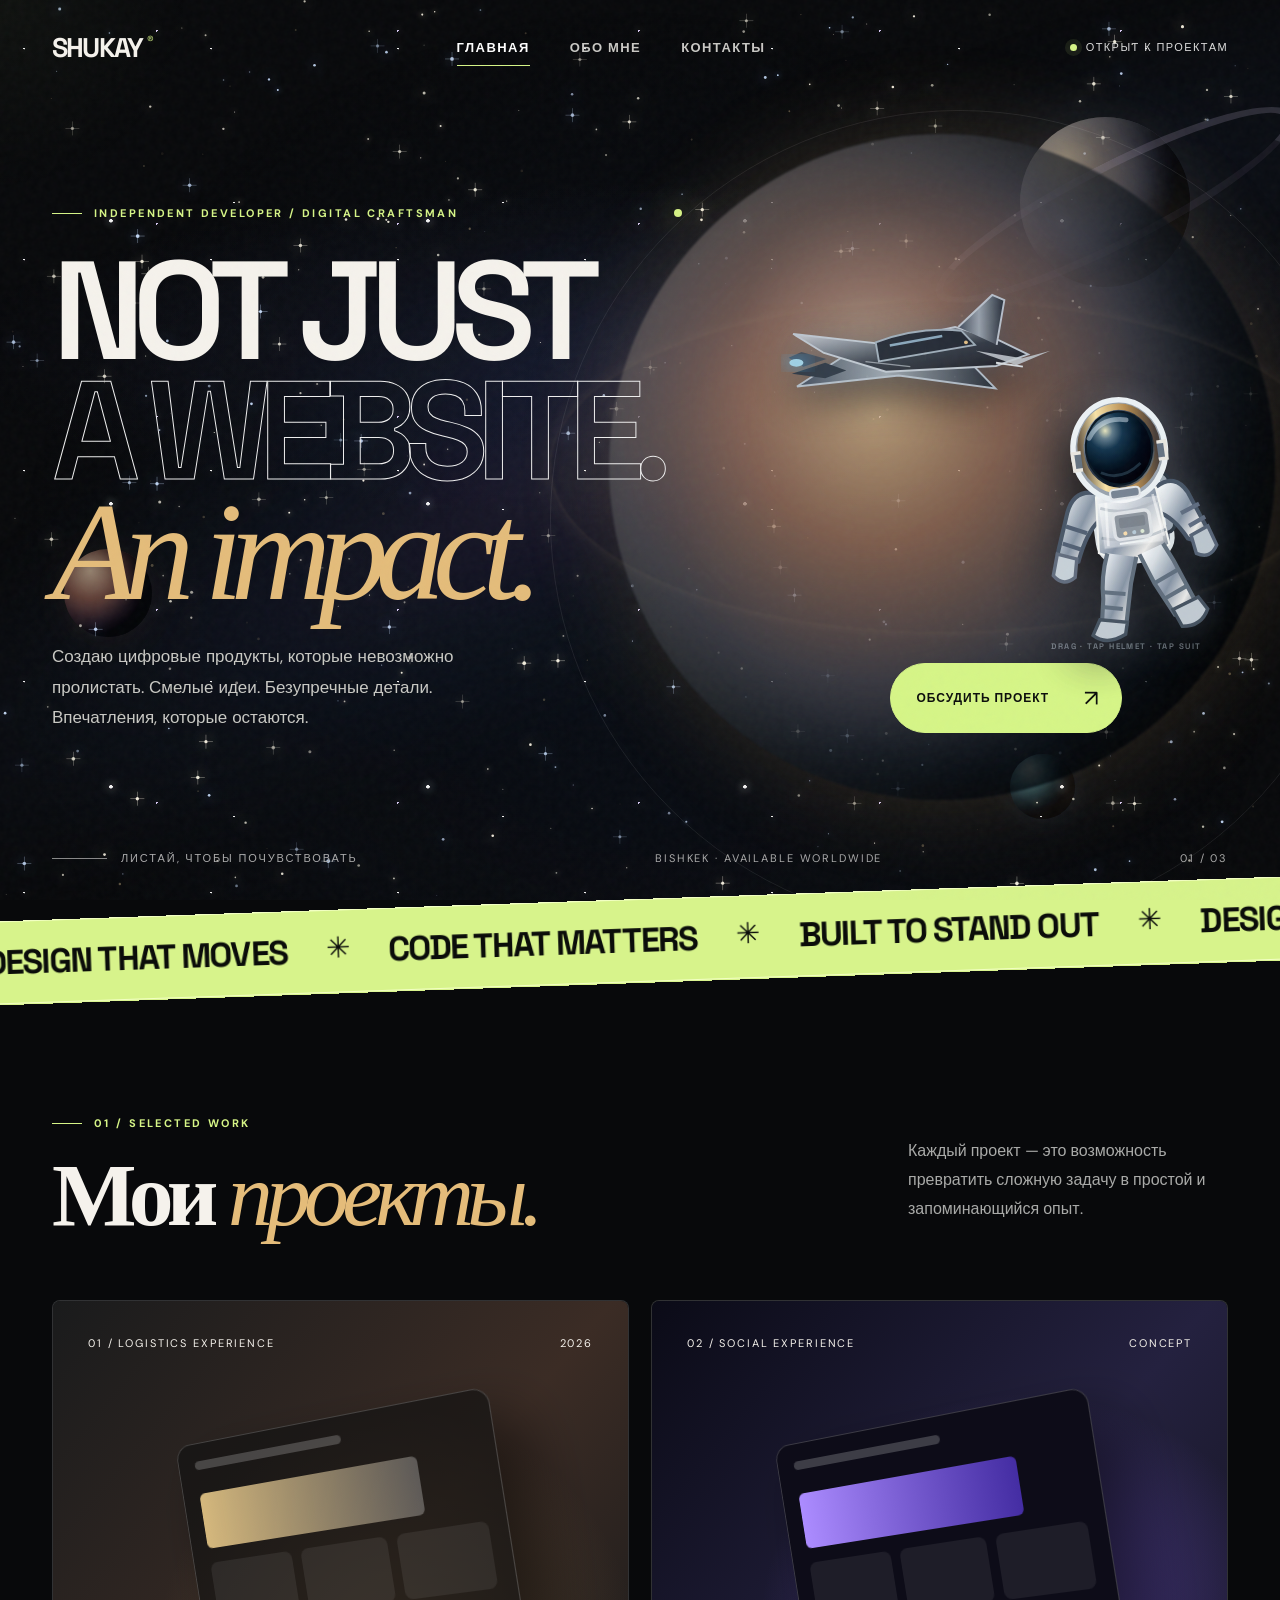
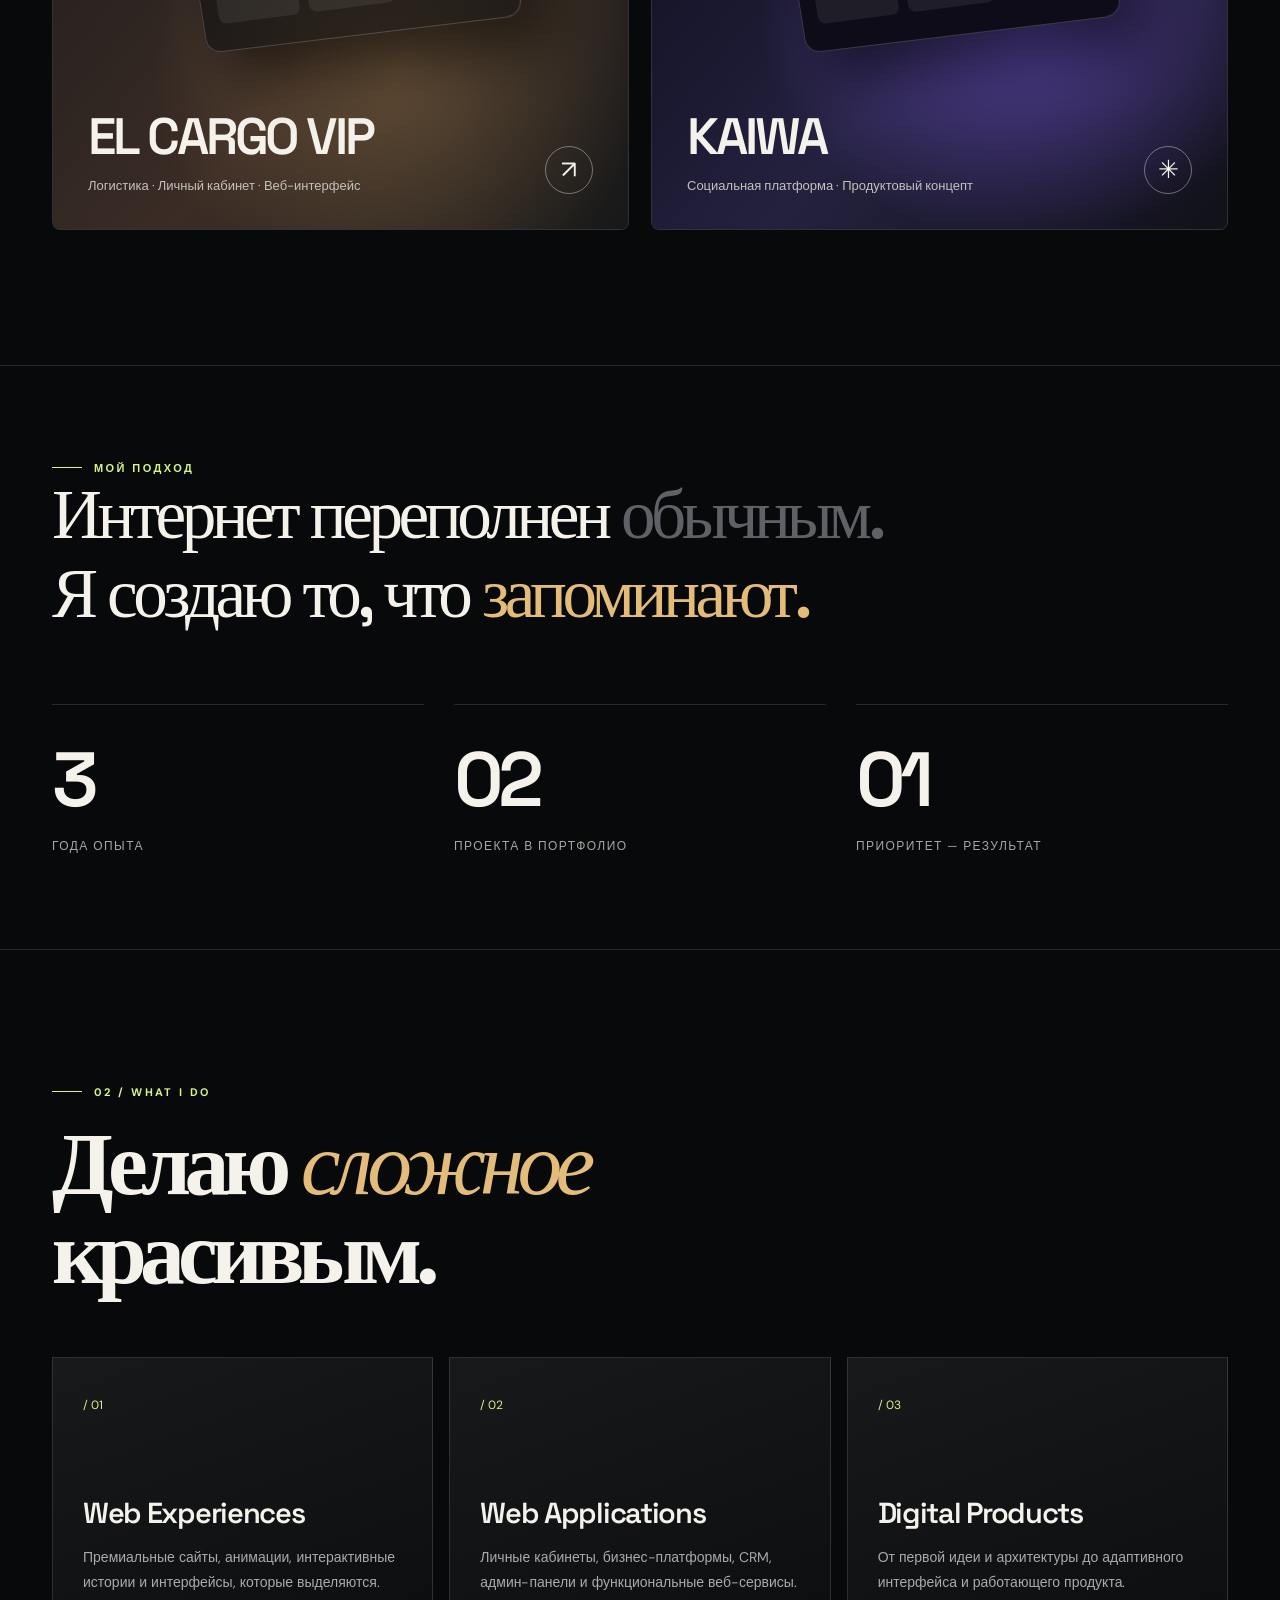
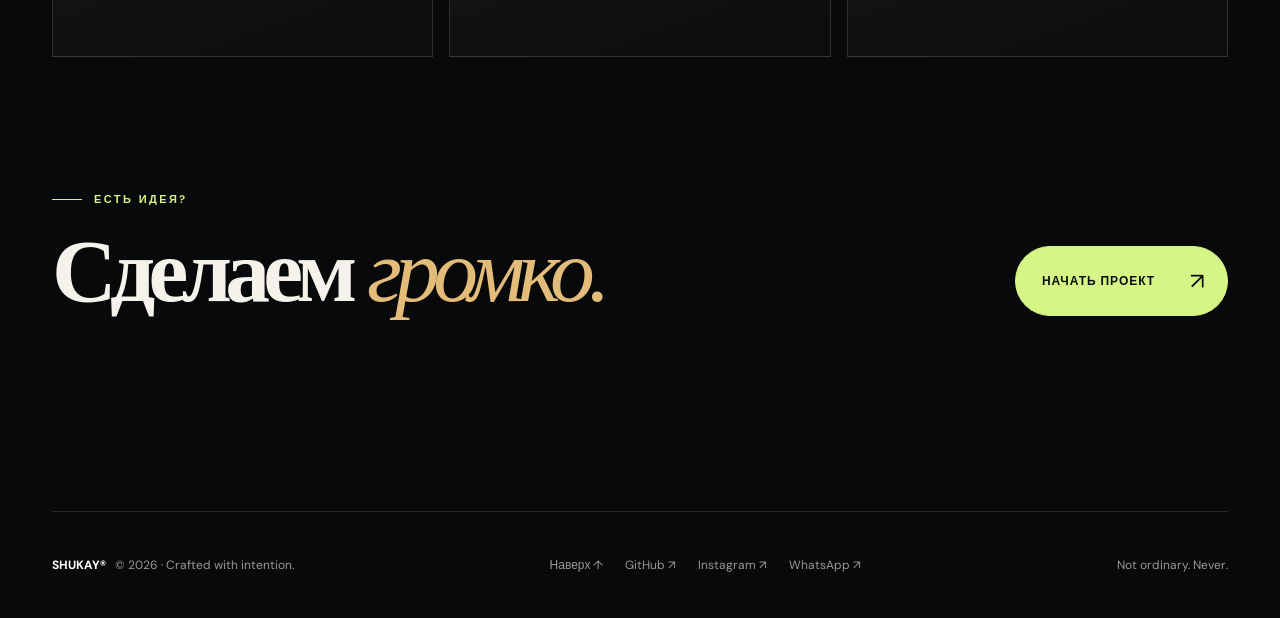
==== commit baa7f478: "Remove cursor easing so star tracks mouse without lag" ====
--- a/index.html
+++ b/index.html
@@ -68,7 +68,7 @@
 <main id="contact" class="page"><div class="shell inner-hero contact-hero"><div class="glow"></div><div class="eyebrow">03 / Let's build something unforgettable</div><h1 class="display">GOT A<br><em>BIG IDEA?</em><br>LET'S TALK<span style="color:var(--lime)">.</span></h1><p class="lead">Не нужно начинать с идеального технического задания. Расскажи о своей идее — вместе найдём правильное решение.</p></div><div class="shell contact-layout"><div class="contact-details reveal"><h3>Твой следующий<br>проект начинается здесь.</h3><p>Открыт для разработки сайтов, веб-приложений и долгосрочного сотрудничества.</p><a class="contact-link" href="https://wa.me/996501502168" target="_blank" rel="noopener">WhatsApp · +996 501 502 168 <span>↗</span></a><a class="contact-link" href="https://www.instagram.com/shukay1" target="_blank" rel="noopener">Instagram · @shukay1 <span>↗</span></a><a class="contact-link" href="https://github.com/Shukay1" target="_blank" rel="noopener">GitHub <span>↗</span></a><div style="margin-top:55px" class="eyebrow">Based in Kyrgyzstan · Worldwide online</div></div><form class="form reveal" id="contactForm"><label for="name">Как к вам обращаться?</label><input id="name" name="name" placeholder="Ваше имя" required maxlength="80"><label for="type">Что хотите создать?</label><input id="type" name="type" placeholder="Сайт, магазин, веб-приложение..." required maxlength="120"><label for="budget">Ориентировочный бюджет (необязательно)</label><input id="budget" name="budget" placeholder="Например, $500–1000" maxlength="100"><label for="message">Расскажите о проекте</label><textarea id="message" name="message" rows="3" placeholder="Идея, задачи, сроки..." required maxlength="2000"></textarea><button type="submit" class="cta">Отправить в WhatsApp <span class="arrow">↗</span></button><small>При нажатии откроется WhatsApp с готовым сообщением. Данные не отправляются на сервер этого сайта.</small></form></div></main>
 <footer class="shell footer"><div><strong>SHUKAY®</strong> &nbsp; © <span id="year"></span> · Crafted with intention.</div><div class="footerlinks"><a href="#home" data-page="home">Наверх ↑</a><a href="https://github.com/Shukay1" target="_blank" rel="noopener">GitHub ↗</a><a href="https://www.instagram.com/shukay1" target="_blank" rel="noopener">Instagram ↗</a><a href="https://wa.me/996501502168" target="_blank" rel="noopener">WhatsApp ↗</a></div><span>Not ordinary. Never.</span></footer><script>
 (()=>{'use strict';const pages=[...document.querySelectorAll('.page')],links=[...document.querySelectorAll('[data-page]')],nav=document.getElementById('navlinks');let observer;function reveal(){observer?.disconnect();observer=new IntersectionObserver(entries=>{entries.forEach(e=>{if(e.isIntersecting){e.target.classList.add('visible');observer.unobserve(e.target)}})},{threshold:.09});document.querySelectorAll('.page.active .reveal').forEach(el=>observer.observe(el))}function show(id){if(!['home','about','contact'].includes(id))id='home';pages.forEach(p=>p.classList.toggle('active',p.id===id));links.forEach(el=>el.classList.toggle('current',el.dataset.page===id));nav.classList.remove('open');window.scrollTo({top:0,behavior:'instant'});reveal();document.title=(id==='home'?'SHUKAY® — Beyond the ordinary':id==='about'?'About — SHUKAY®':'Contact — SHUKAY®')}links.forEach(el=>el.addEventListener('click',e=>{e.preventDefault();let id=el.dataset.page;history.pushState(null,'','#'+id);show(id)}));window.addEventListener('popstate',()=>show(location.hash.slice(1)||'home'));show(location.hash.slice(1)||'home');document.getElementById('menu').onclick=()=>nav.classList.toggle('open');document.getElementById('year').textContent=new Date().getFullYear();document.getElementById('contactForm').addEventListener('submit',e=>{e.preventDefault();const get=id=>document.getElementById(id).value.trim();const message=`Здравствуйте! Меня зовут ${get('name')}.\n\nТип проекта: ${get('type')}\nБюджет: ${get('budget')||'Обсудим'}\n\n${get('message')}`;window.open('https://wa.me/996501502168?text='+encodeURIComponent(message),'_blank','noopener')});const reduce=matchMedia('(prefers-reduced-motion: reduce)').matches;if(!reduce){const glow=document.getElementById('cursorGlow');window.addEventListener('pointermove',e=>{glow.style.left=e.clientX+'px';glow.style.top=e.clientY+'px'},{passive:true});const canvas=document.getElementById('fx'),ctx=canvas.getContext('2d');let W,H,dpr,points=[];function resize(){dpr=Math.min(devicePixelRatio||1,2);W=innerWidth;H=innerHeight;canvas.width=W*dpr;canvas.height=H*dpr;ctx.setTransform(dpr,0,0,dpr,0,0);points=Array.from({length:Math.min(95,Math.floor(W*H/16000))},()=>({x:Math.random()*W,y:Math.random()*H,r:Math.random()*1.2+.3,s:Math.random()*.25+.06,a:Math.random()*.5+.1}))}resize();addEventListener('resize',resize);let frame=0;function draw(){frame++;ctx.clearRect(0,0,W,H);for(const p of points){p.y-=p.s;if(p.y<0)p.y=H;p.x+=Math.sin(frame*.003+p.y*.005)*.12;ctx.beginPath();ctx.fillStyle=`rgba(229,201,150,${p.a})`;ctx.arc(p.x,p.y,p.r,0,Math.PI*2);ctx.fill()}requestAnimationFrame(draw)}draw();document.querySelectorAll('.magnetic').forEach(el=>{el.addEventListener('pointermove',e=>{let r=el.getBoundingClientRect();el.style.transform=`translate(${(e.clientX-r.left-r.width/2)*.1}px,${(e.clientY-r.top-r.height/2)*.16}px)`});el.addEventListener('pointerleave',()=>el.style.transform='')})}})();
-</script><script id="cosmic-interactions">(()=>{const reduce=matchMedia('(prefers-reduced-motion: reduce)').matches;const cursor=document.getElementById('starCursor');let mx=-100,my=-100,cx=-100,cy=-100;addEventListener('pointermove',e=>{mx=e.clientX;my=e.clientY},{passive:true});function track(){cx+=(mx-cx)*.82;cy+=(my-cy)*.82;cursor.style.left=cx+'px';cursor.style.top=cy+'px';requestAnimationFrame(track)}if(!reduce&&matchMedia('(pointer:fine)').matches)track();else cursor.style.display='none';if(reduce)return;const layer=document.getElementById('burstLayer');let previous={x:-1e3,y:-1e3};function burst(){const w=innerWidth,h=innerHeight;let x,y;for(let n=0;n<12;n++){x=w*(.12+Math.random()*.76);y=h*(.12+Math.random()*.7);if(Math.hypot(x-previous.x,y-previous.y)>Math.min(w,h)*.35)break}previous={x,y};const core=document.createElement('div');core.className='supernova';core.style.left=x+'px';core.style.top=y+'px';layer.append(core);setTimeout(()=>core.remove(),2300);for(let i=0;i<18;i++){let ray=document.createElement('i');ray.className='burst-ray';ray.style.cssText=`left:${x}px;top:${y}px;--len:${80+Math.random()*160}px;--angle:${i*20+Math.random()*8}deg`;layer.append(ray);setTimeout(()=>ray.remove(),1400)}for(let i=0;i<65;i++){let spark=document.createElement('i');spark.className='spark';const angle=Math.random()*Math.PI*2,dist=55+Math.random()*Math.min(w,h)*.45;spark.style.cssText=`left:${x}px;top:${y}px;--dx:${Math.cos(angle)*dist}px;--dy:${Math.sin(angle)*dist}px;--dur:${.7+Math.random()*1.3}s;--size:${1+Math.random()*4}px;--color:${['#fff','#ffe6a3','#c8b7ff','#92baff'][Math.floor(Math.random()*4)]}`;layer.append(spark);setTimeout(()=>spark.remove(),2200)}document.documentElement.classList.remove('cosmic-rumble');void document.documentElement.offsetWidth;document.documentElement.classList.add('cosmic-rumble');setTimeout(()=>document.documentElement.classList.remove('cosmic-rumble'),800)}setTimeout(burst,8500);setInterval(burst,60000);})();</script><script id="cinematic-interactivity">
+</script><script id="cosmic-interactions">(()=>{const reduce=matchMedia('(prefers-reduced-motion: reduce)').matches;const cursor=document.getElementById('starCursor');let mx=-100,my=-100,cx=-100,cy=-100;addEventListener('pointermove',e=>{mx=e.clientX;my=e.clientY},{passive:true});function track(){cx=mx;cy=my;cursor.style.left=cx+'px';cursor.style.top=cy+'px';requestAnimationFrame(track)}if(!reduce&&matchMedia('(pointer:fine)').matches)track();else cursor.style.display='none';if(reduce)return;const layer=document.getElementById('burstLayer');let previous={x:-1e3,y:-1e3};function burst(){const w=innerWidth,h=innerHeight;let x,y;for(let n=0;n<12;n++){x=w*(.12+Math.random()*.76);y=h*(.12+Math.random()*.7);if(Math.hypot(x-previous.x,y-previous.y)>Math.min(w,h)*.35)break}previous={x,y};const core=document.createElement('div');core.className='supernova';core.style.left=x+'px';core.style.top=y+'px';layer.append(core);setTimeout(()=>core.remove(),2300);for(let i=0;i<18;i++){let ray=document.createElement('i');ray.className='burst-ray';ray.style.cssText=`left:${x}px;top:${y}px;--len:${80+Math.random()*160}px;--angle:${i*20+Math.random()*8}deg`;layer.append(ray);setTimeout(()=>ray.remove(),1400)}for(let i=0;i<65;i++){let spark=document.createElement('i');spark.className='spark';const angle=Math.random()*Math.PI*2,dist=55+Math.random()*Math.min(w,h)*.45;spark.style.cssText=`left:${x}px;top:${y}px;--dx:${Math.cos(angle)*dist}px;--dy:${Math.sin(angle)*dist}px;--dur:${.7+Math.random()*1.3}s;--size:${1+Math.random()*4}px;--color:${['#fff','#ffe6a3','#c8b7ff','#92baff'][Math.floor(Math.random()*4)]}`;layer.append(spark);setTimeout(()=>spark.remove(),2200)}document.documentElement.classList.remove('cosmic-rumble');void document.documentElement.offsetWidth;document.documentElement.classList.add('cosmic-rumble');setTimeout(()=>document.documentElement.classList.remove('cosmic-rumble'),800)}setTimeout(burst,8500);setInterval(burst,60000);})();</script><script id="cinematic-interactivity">
 (()=>{'use strict';const astro=document.getElementById('astro');let dragging=false,downX=0,downY=0,ox=0,oy=0,dx=0,dy=0,moved=false;astro.addEventListener('pointerdown',e=>{dragging=true;moved=false;downX=e.clientX;downY=e.clientY;ox=dx;oy=dy;astro.classList.add('dragging');astro.setPointerCapture(e.pointerId)});astro.addEventListener('pointermove',e=>{if(!dragging)return;dx=ox+e.clientX-downX;dy=oy+e.clientY-downY;if(Math.hypot(e.clientX-downX,e.clientY-downY)>7)moved=true;astro.style.transform='translate('+dx+'px,'+dy+'px) rotate('+Math.max(-32,Math.min(32,dx/9))+'deg)'});astro.addEventListener('pointerup',e=>{if(!dragging)return;dragging=false;astro.classList.remove('dragging');if(moved)return;const target=e.target;const head=target.closest&&target.closest('#astroHead');astro.classList.remove('flip','tickled');void astro.offsetWidth;astro.classList.add(head?'flip':'tickled');setTimeout(()=>astro.classList.remove('flip','tickled'),1550)});astro.addEventListener('pointercancel',()=>{dragging=false;astro.classList.remove('dragging')});
 const canvas=document.createElement('canvas');canvas.id='brightStars';canvas.setAttribute('aria-hidden','true');canvas.style.cssText='position:fixed;inset:0;z-index:0;pointer-events:none;width:100%;height:100%;mix-blend-mode:screen';document.getElementById('cosmicSky').after(canvas);const ctx=canvas.getContext('2d');let stars=[],w,h,t=0;function resize(){w=innerWidth;h=innerHeight;const ratio=Math.min(devicePixelRatio||1,2);canvas.width=Math.round(w*ratio);canvas.height=Math.round(h*ratio);ctx.setTransform(ratio,0,0,ratio,0,0);stars=Array.from({length:Math.min(370,Math.round(w*h/3000))},()=>({x:Math.random()*w,y:Math.random()*h,r:.35+Math.random()*1.55,phase:Math.random()*6.28,speed:.2+Math.random()*.9,blue:Math.random()>.65}))}resize();addEventListener('resize',resize);let raf=0;const reduce=matchMedia('(prefers-reduced-motion:reduce)').matches;function draw(){t+=.018;ctx.clearRect(0,0,w,h);for(const s of stars){let alpha=.45+.48*(.5+.5*Math.sin(t*s.speed+s.phase));ctx.globalAlpha=alpha;ctx.fillStyle=s.blue?'#c9dfff':'#fff9e7';ctx.shadowBlur=s.r>1.1?12:5;ctx.shadowColor=s.blue?'#7da8ff':'#fff5c6';ctx.beginPath();ctx.arc(s.x,s.y,s.r,0,6.283);ctx.fill();if(s.r>1.55){ctx.globalAlpha=alpha*.48;ctx.shadowBlur=0;ctx.fillRect(s.x-7,s.y-.35,14,.7);ctx.fillRect(s.x-.35,s.y-7,.7,14)}}ctx.shadowBlur=0;ctx.globalAlpha=1;if(!reduce)raf=requestAnimationFrame(draw)}draw();document.addEventListener('visibilitychange',()=>{if(document.hidden)cancelAnimationFrame(raf);else if(!reduce)draw()});
 })();
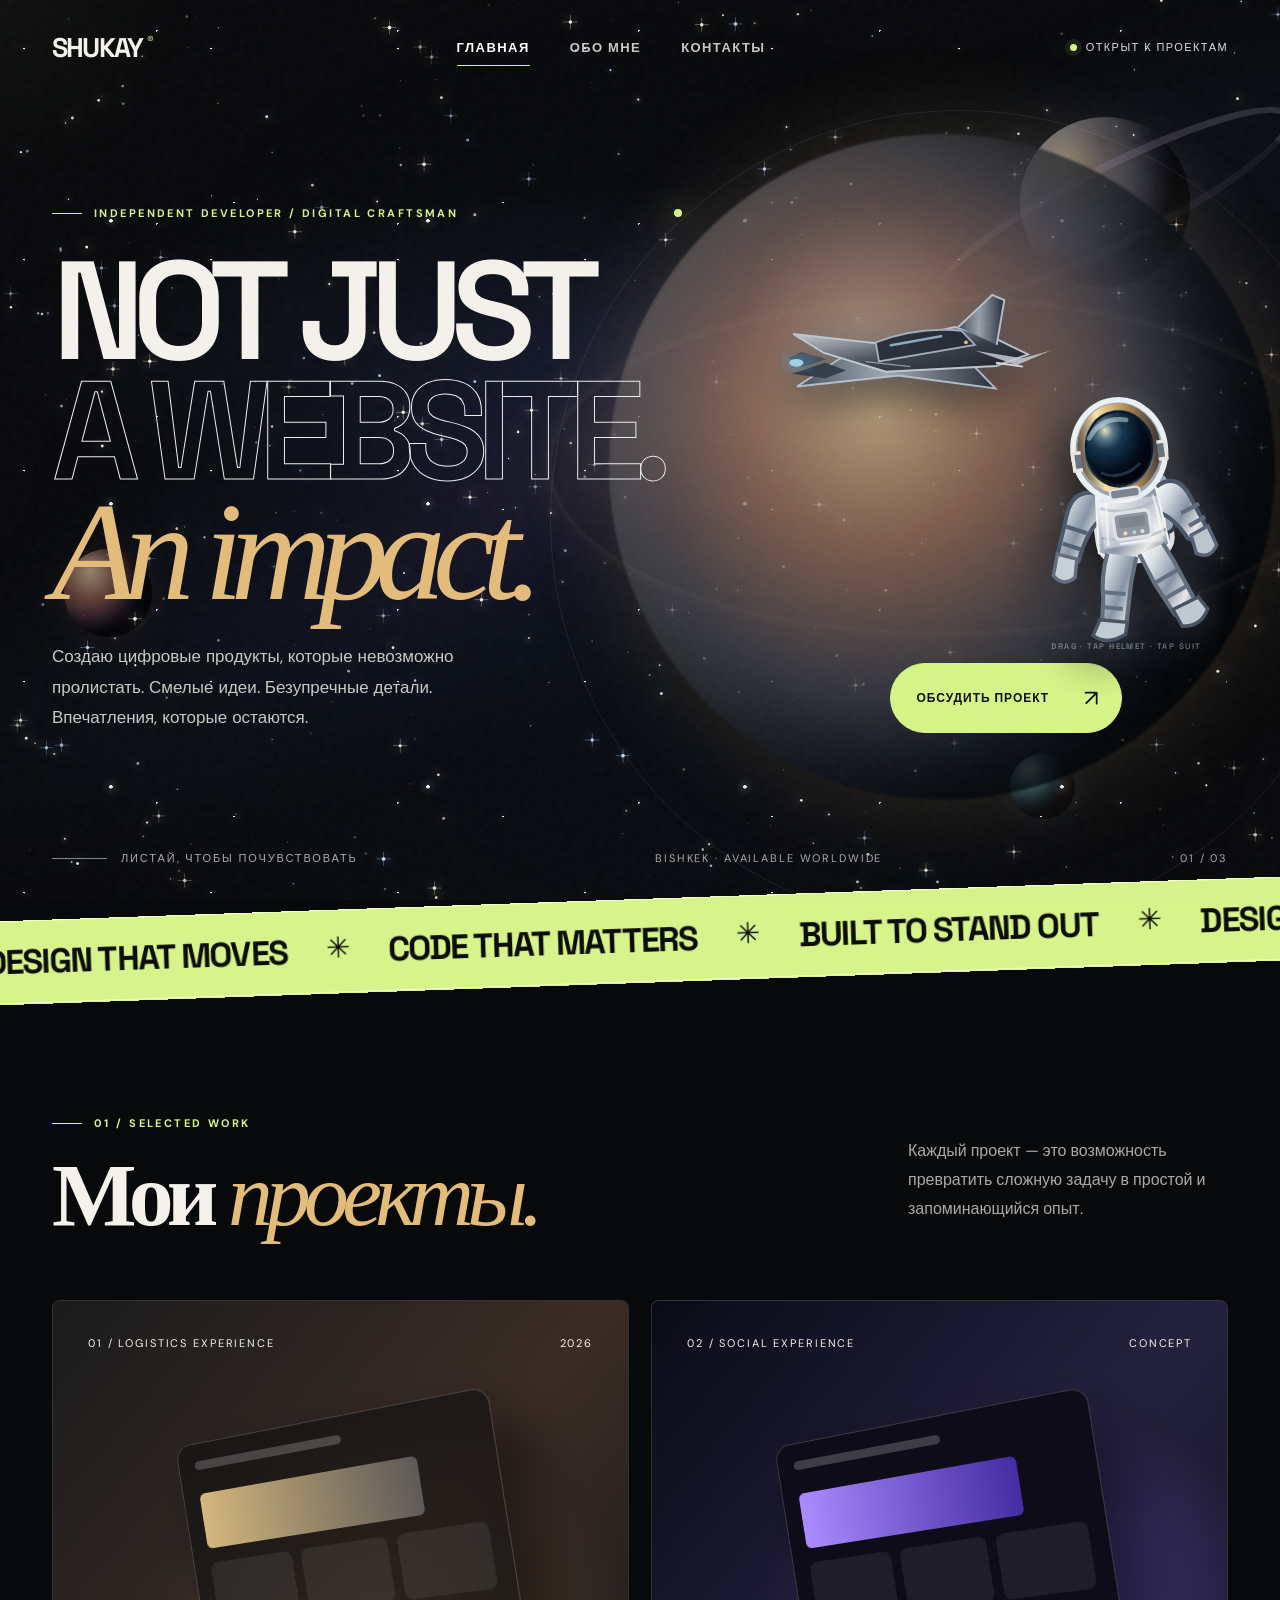
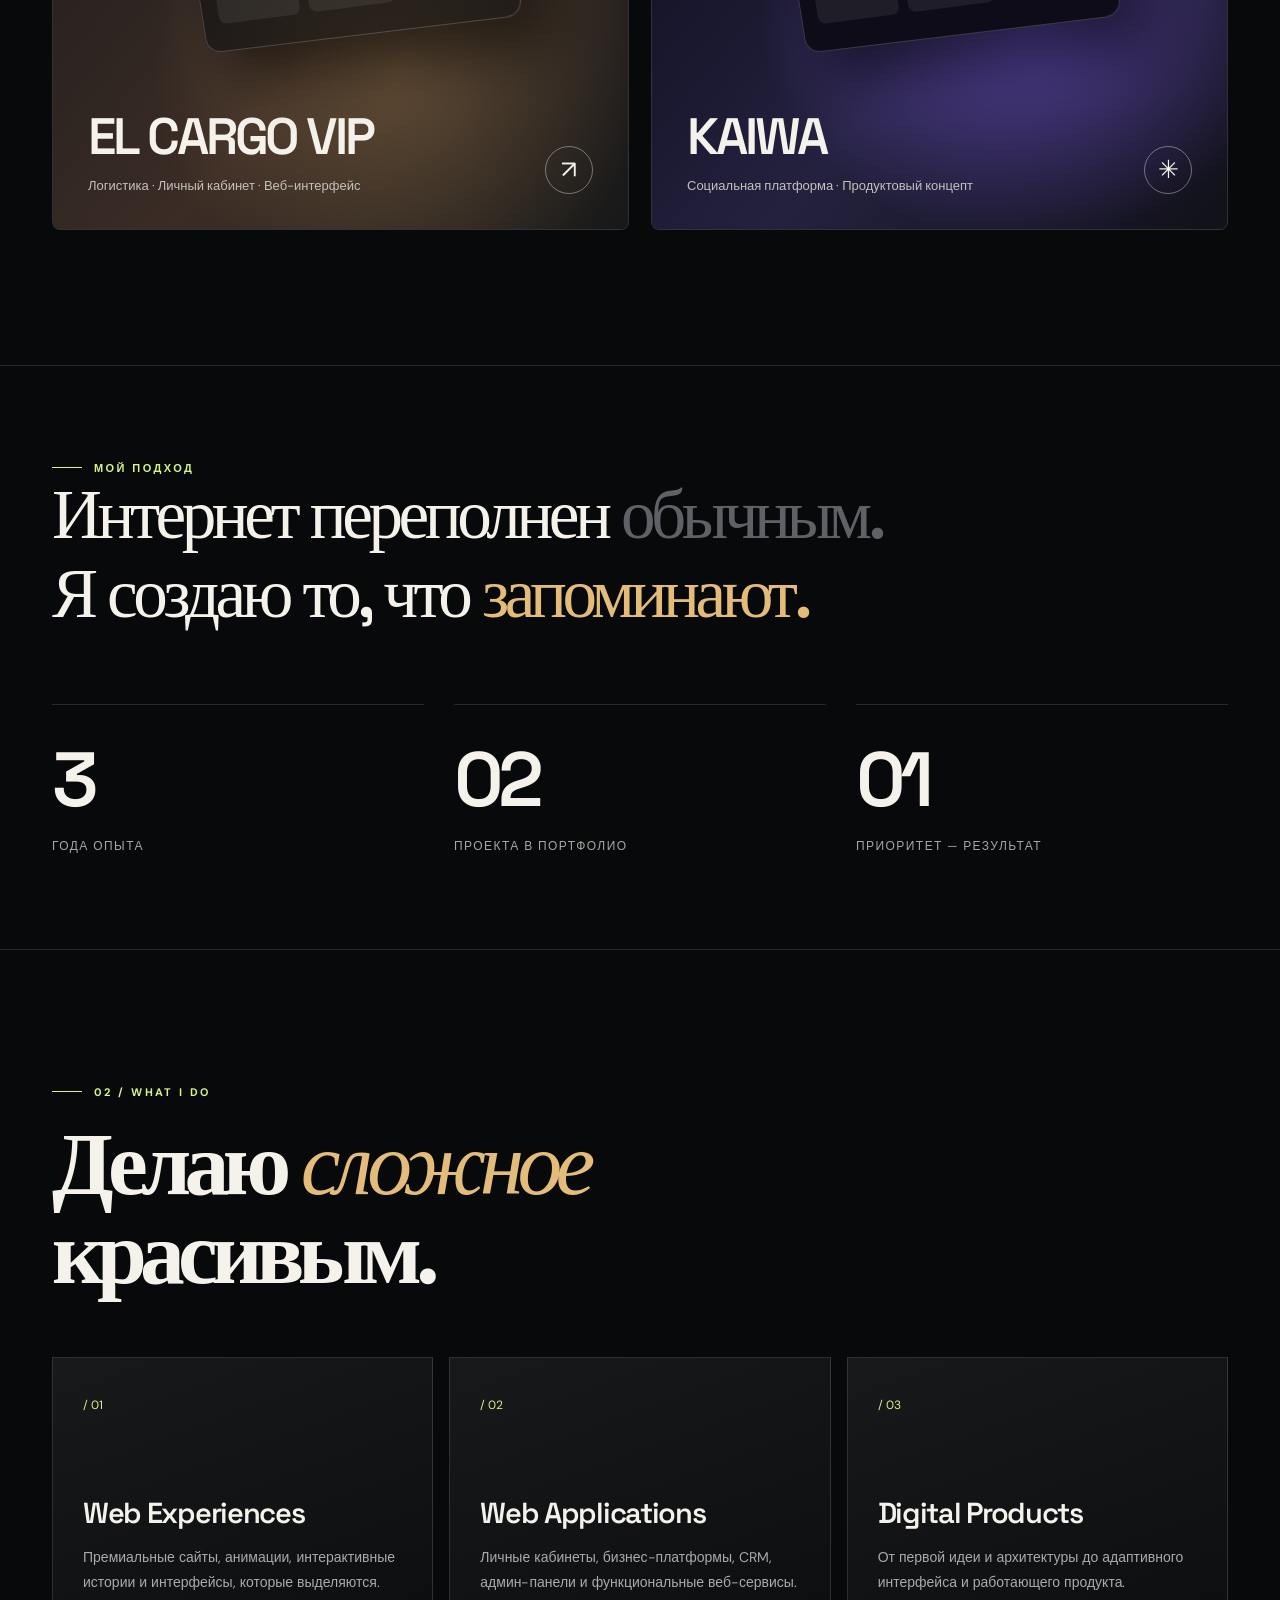
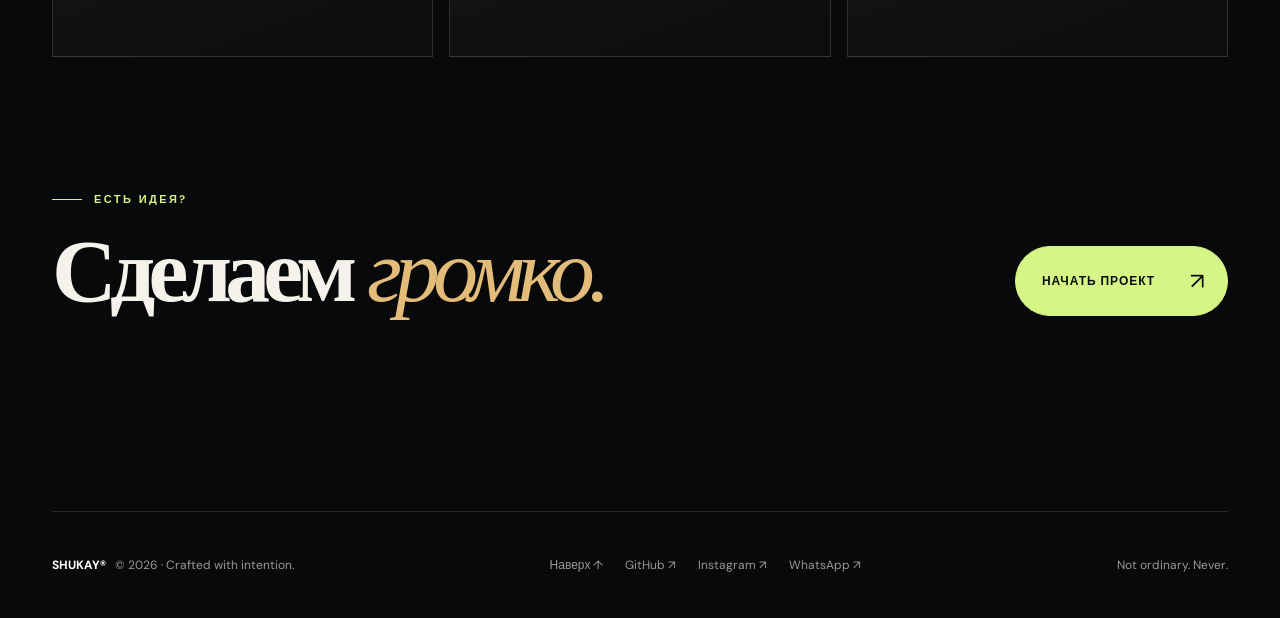
==== commit dc47d09c: "Replace star cursor with responsive Liquid Alchemy golden paint trail and spark effects" ====
--- a/index.html
+++ b/index.html
@@ -72,4 +72,24 @@
 (()=>{'use strict';const astro=document.getElementById('astro');let dragging=false,downX=0,downY=0,ox=0,oy=0,dx=0,dy=0,moved=false;astro.addEventListener('pointerdown',e=>{dragging=true;moved=false;downX=e.clientX;downY=e.clientY;ox=dx;oy=dy;astro.classList.add('dragging');astro.setPointerCapture(e.pointerId)});astro.addEventListener('pointermove',e=>{if(!dragging)return;dx=ox+e.clientX-downX;dy=oy+e.clientY-downY;if(Math.hypot(e.clientX-downX,e.clientY-downY)>7)moved=true;astro.style.transform='translate('+dx+'px,'+dy+'px) rotate('+Math.max(-32,Math.min(32,dx/9))+'deg)'});astro.addEventListener('pointerup',e=>{if(!dragging)return;dragging=false;astro.classList.remove('dragging');if(moved)return;const target=e.target;const head=target.closest&&target.closest('#astroHead');astro.classList.remove('flip','tickled');void astro.offsetWidth;astro.classList.add(head?'flip':'tickled');setTimeout(()=>astro.classList.remove('flip','tickled'),1550)});astro.addEventListener('pointercancel',()=>{dragging=false;astro.classList.remove('dragging')});
 const canvas=document.createElement('canvas');canvas.id='brightStars';canvas.setAttribute('aria-hidden','true');canvas.style.cssText='position:fixed;inset:0;z-index:0;pointer-events:none;width:100%;height:100%;mix-blend-mode:screen';document.getElementById('cosmicSky').after(canvas);const ctx=canvas.getContext('2d');let stars=[],w,h,t=0;function resize(){w=innerWidth;h=innerHeight;const ratio=Math.min(devicePixelRatio||1,2);canvas.width=Math.round(w*ratio);canvas.height=Math.round(h*ratio);ctx.setTransform(ratio,0,0,ratio,0,0);stars=Array.from({length:Math.min(370,Math.round(w*h/3000))},()=>({x:Math.random()*w,y:Math.random()*h,r:.35+Math.random()*1.55,phase:Math.random()*6.28,speed:.2+Math.random()*.9,blue:Math.random()>.65}))}resize();addEventListener('resize',resize);let raf=0;const reduce=matchMedia('(prefers-reduced-motion:reduce)').matches;function draw(){t+=.018;ctx.clearRect(0,0,w,h);for(const s of stars){let alpha=.45+.48*(.5+.5*Math.sin(t*s.speed+s.phase));ctx.globalAlpha=alpha;ctx.fillStyle=s.blue?'#c9dfff':'#fff9e7';ctx.shadowBlur=s.r>1.1?12:5;ctx.shadowColor=s.blue?'#7da8ff':'#fff5c6';ctx.beginPath();ctx.arc(s.x,s.y,s.r,0,6.283);ctx.fill();if(s.r>1.55){ctx.globalAlpha=alpha*.48;ctx.shadowBlur=0;ctx.fillRect(s.x-7,s.y-.35,14,.7);ctx.fillRect(s.x-.35,s.y-7,.7,14)}}ctx.shadowBlur=0;ctx.globalAlpha=1;if(!reduce)raf=requestAnimationFrame(draw)}draw();document.addEventListener('visibilitychange',()=>{if(document.hidden)cancelAnimationFrame(raf);else if(!reduce)draw()});
 })();
+</script><style id="liquid-alchemy-cursor-style">
+@media(pointer:fine){#starCursor{display:none!important}#liquidAlchemyCursor{position:fixed;inset:0;width:100vw;height:100vh;z-index:9998;pointer-events:none;mix-blend-mode:screen}}
+@media(pointer:coarse){#liquidAlchemyCursor{display:none!important}}
+</style>
+<canvas id="liquidAlchemyCursor" aria-hidden="true"></canvas>
+<script id="liquid-alchemy-cursor">
+(()=>{'use strict';if(!matchMedia('(pointer:fine)').matches||matchMedia('(prefers-reduced-motion:reduce)').matches)return;
+const canvas=document.getElementById('liquidAlchemyCursor'),ctx=canvas.getContext('2d');if(!ctx)return;
+let w,h,dpr,px=-1000,py=-1000,active=false,lastX=-1000,lastY=-1000,particles=[],brushes=[];
+function resize(){w=innerWidth;h=innerHeight;dpr=Math.min(devicePixelRatio||1,2);canvas.width=Math.round(w*dpr);canvas.height=Math.round(h*dpr);ctx.setTransform(dpr,0,0,dpr,0,0)}resize();addEventListener('resize',resize,{passive:true});
+function sparks(x,y,n){for(let i=0;i<n;i++){const a=Math.random()*Math.PI*2,s=.7+Math.random()*3.6;particles.push({x,y,vx:Math.cos(a)*s,vy:Math.sin(a)*s,life:1,r:.7+Math.random()*2.3})}if(particles.length>220)particles.splice(0,particles.length-220)}
+addEventListener('pointermove',e=>{if(e.pointerType==='touch')return;px=e.clientX;py=e.clientY;active=true;const dist=Math.hypot(px-lastX,py-lastY);if(dist>3){brushes.push({x:px,y:py,r:Math.min(40,12+dist*.4),life:1});if(Math.random()<.55)sparks(px,py,2);lastX=px;lastY=py}if(brushes.length>75)brushes.splice(0,brushes.length-75)},{passive:true});
+addEventListener('pointerdown',e=>{if(e.pointerType==='touch')return;px=e.clientX;py=e.clientY;active=true;sparks(px,py,35);for(let i=0;i<6;i++)brushes.push({x:px+(Math.random()-.5)*50,y:py+(Math.random()-.5)*50,r:25+Math.random()*32,life:1})},{passive:true});
+addEventListener('mouseout',e=>{if(!e.relatedTarget)active=false});
+function frame(){ctx.clearRect(0,0,w,h);ctx.globalCompositeOperation='screen';
+for(let i=brushes.length-1;i>=0;i--){const b=brushes[i];b.life-=.035;const radius=b.r*(1.35+(1-b.life)*.7);const g=ctx.createRadialGradient(b.x,b.y,0,b.x,b.y,radius);g.addColorStop(0,'rgba(255,246,198,'+Math.max(0,b.life*.55)+')');g.addColorStop(.3,'rgba(255,187,64,'+Math.max(0,b.life*.32)+')');g.addColorStop(.7,'rgba(192,102,20,'+Math.max(0,b.life*.14)+')');g.addColorStop(1,'rgba(170,90,20,0)');ctx.fillStyle=g;ctx.beginPath();ctx.arc(b.x,b.y,radius,0,Math.PI*2);ctx.fill();if(b.life<=0)brushes.splice(i,1)}
+for(let i=particles.length-1;i>=0;i--){const p=particles[i];p.x+=p.vx;p.y+=p.vy;p.vx*=.97;p.vy*=.97;p.life-=.026;ctx.beginPath();ctx.arc(p.x,p.y,Math.max(.1,p.r*p.life),0,Math.PI*2);ctx.fillStyle='rgba(255,213,130,'+Math.max(0,p.life)+')';ctx.fill();if(p.life<=0)particles.splice(i,1)}
+if(active){const r=18,g=ctx.createRadialGradient(px,py,0,px,py,r);g.addColorStop(0,'rgba(255,255,222,.95)');g.addColorStop(.18,'rgba(255,224,141,.85)');g.addColorStop(.45,'rgba(255,170,59,.35)');g.addColorStop(1,'rgba(255,170,59,0)');ctx.fillStyle=g;ctx.beginPath();ctx.arc(px,py,r,0,Math.PI*2);ctx.fill()}
+ctx.globalCompositeOperation='source-over';requestAnimationFrame(frame)}requestAnimationFrame(frame);
+})();
 </script></body></html>
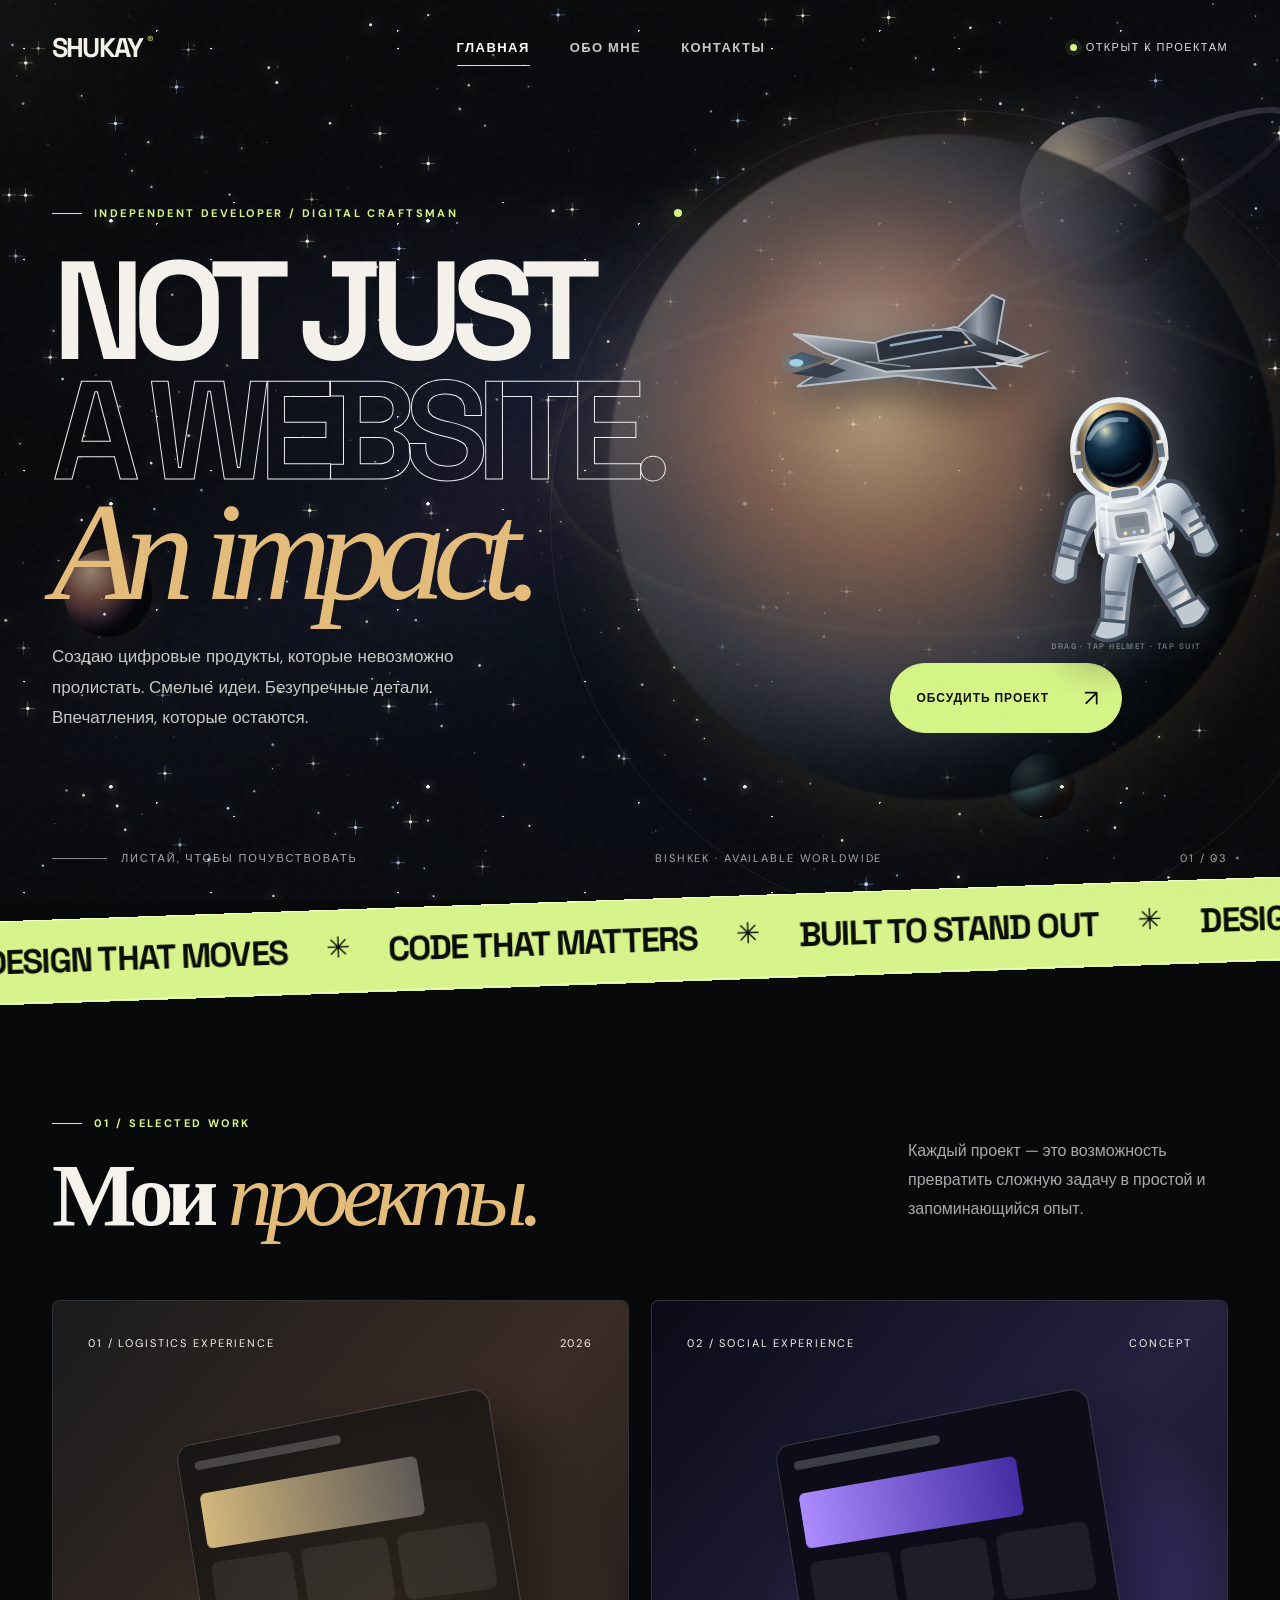
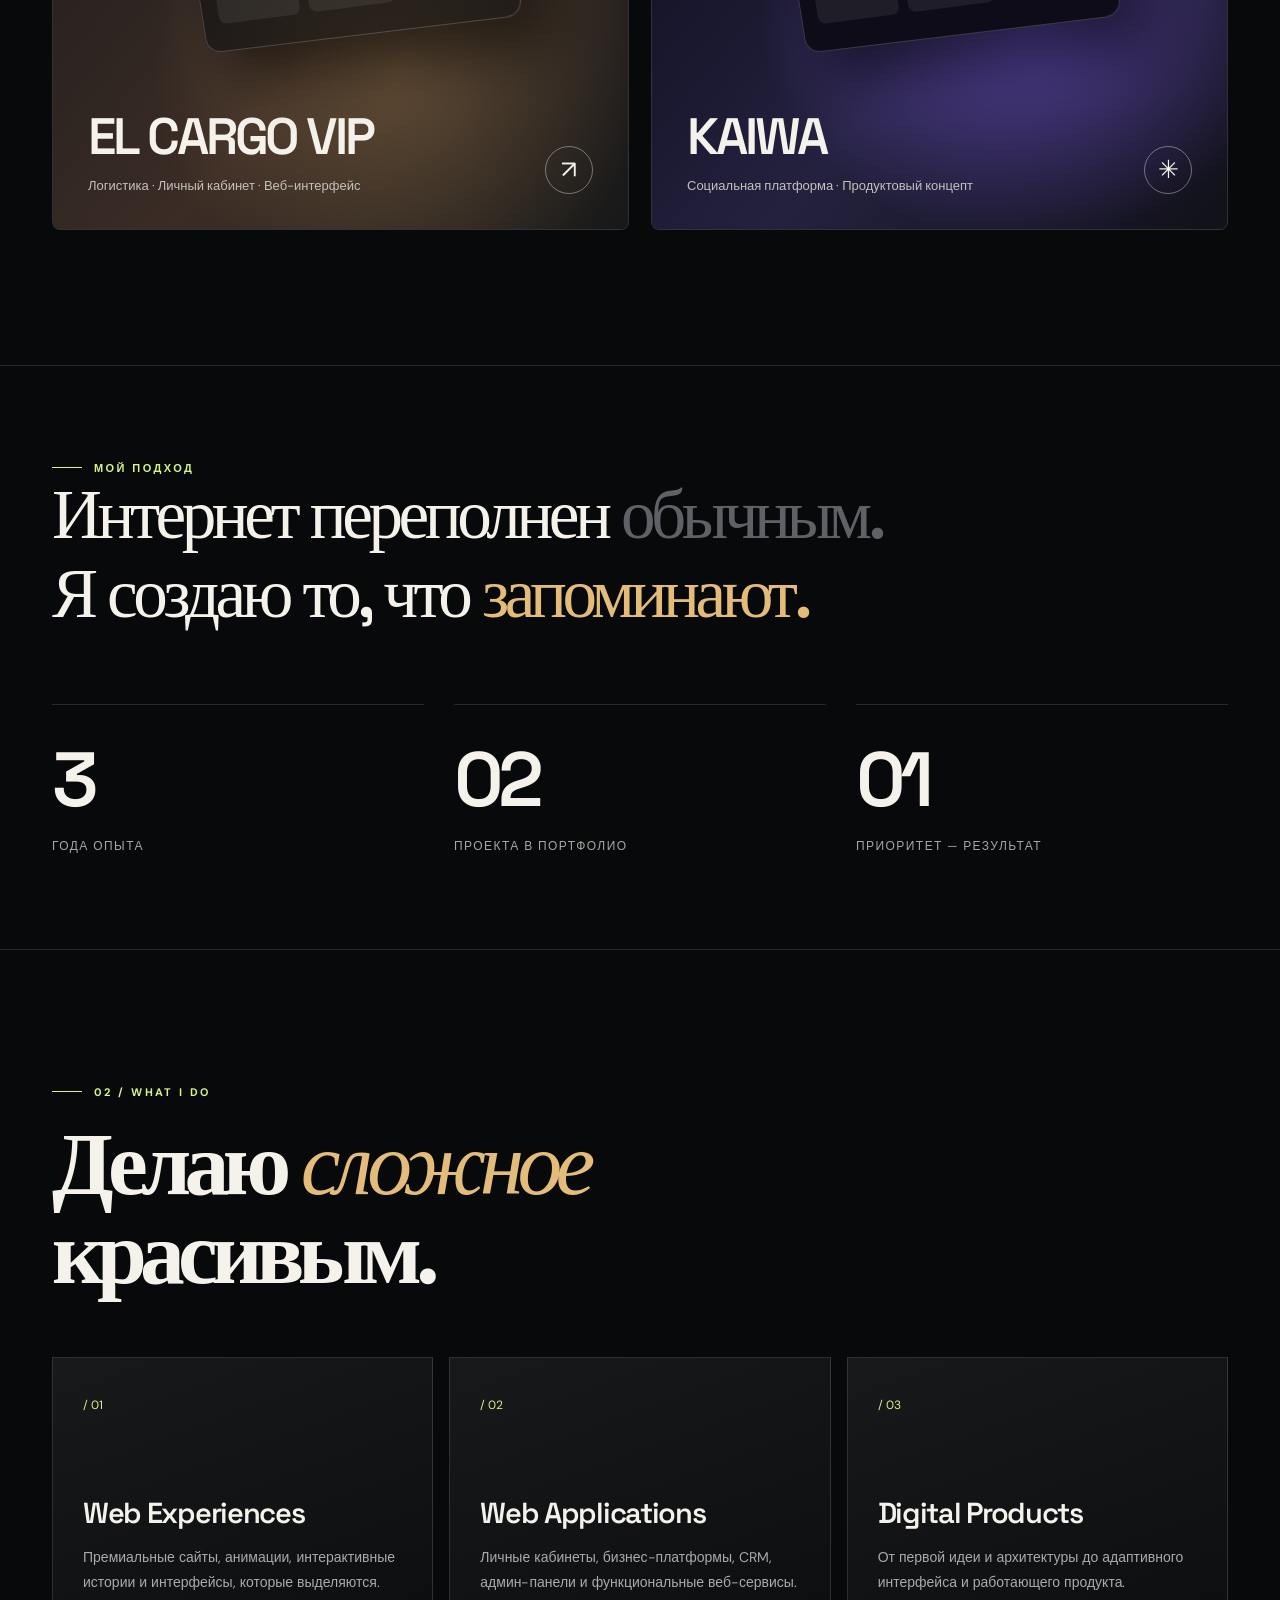
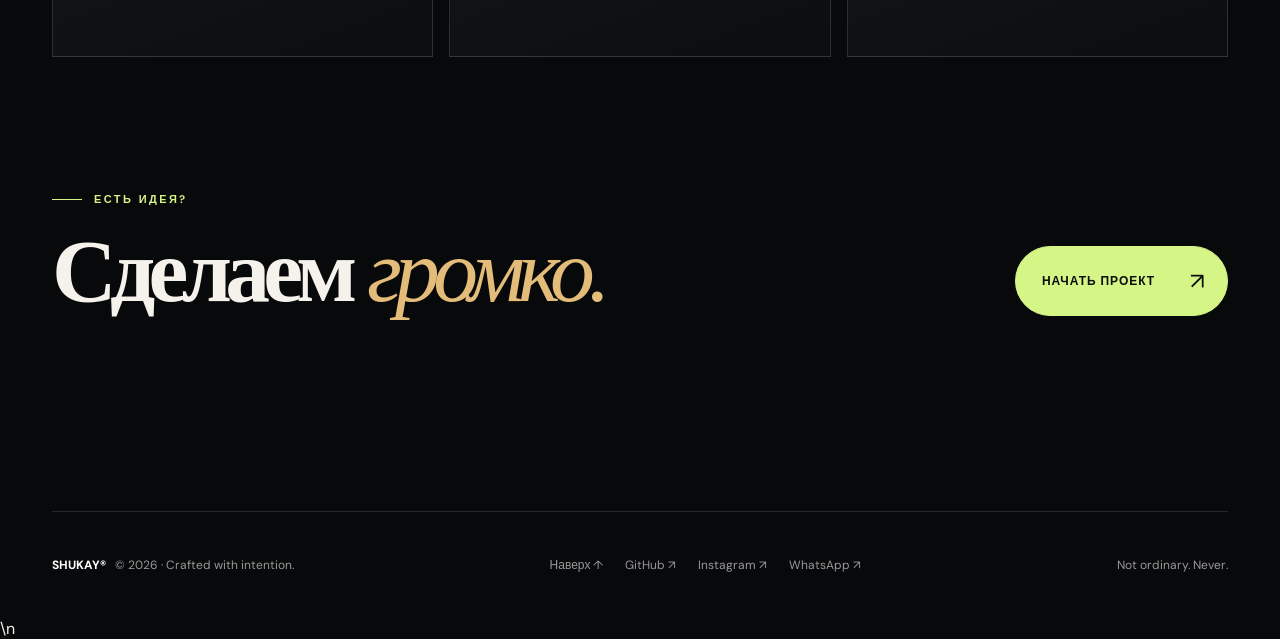
==== commit 42a47c74: "Make mouse cursor instant and lag-free while keeping liquid gold trail" ====
--- a/index.html
+++ b/index.html
@@ -72,7 +72,7 @@
 (()=>{'use strict';const astro=document.getElementById('astro');let dragging=false,downX=0,downY=0,ox=0,oy=0,dx=0,dy=0,moved=false;astro.addEventListener('pointerdown',e=>{dragging=true;moved=false;downX=e.clientX;downY=e.clientY;ox=dx;oy=dy;astro.classList.add('dragging');astro.setPointerCapture(e.pointerId)});astro.addEventListener('pointermove',e=>{if(!dragging)return;dx=ox+e.clientX-downX;dy=oy+e.clientY-downY;if(Math.hypot(e.clientX-downX,e.clientY-downY)>7)moved=true;astro.style.transform='translate('+dx+'px,'+dy+'px) rotate('+Math.max(-32,Math.min(32,dx/9))+'deg)'});astro.addEventListener('pointerup',e=>{if(!dragging)return;dragging=false;astro.classList.remove('dragging');if(moved)return;const target=e.target;const head=target.closest&&target.closest('#astroHead');astro.classList.remove('flip','tickled');void astro.offsetWidth;astro.classList.add(head?'flip':'tickled');setTimeout(()=>astro.classList.remove('flip','tickled'),1550)});astro.addEventListener('pointercancel',()=>{dragging=false;astro.classList.remove('dragging')});
 const canvas=document.createElement('canvas');canvas.id='brightStars';canvas.setAttribute('aria-hidden','true');canvas.style.cssText='position:fixed;inset:0;z-index:0;pointer-events:none;width:100%;height:100%;mix-blend-mode:screen';document.getElementById('cosmicSky').after(canvas);const ctx=canvas.getContext('2d');let stars=[],w,h,t=0;function resize(){w=innerWidth;h=innerHeight;const ratio=Math.min(devicePixelRatio||1,2);canvas.width=Math.round(w*ratio);canvas.height=Math.round(h*ratio);ctx.setTransform(ratio,0,0,ratio,0,0);stars=Array.from({length:Math.min(370,Math.round(w*h/3000))},()=>({x:Math.random()*w,y:Math.random()*h,r:.35+Math.random()*1.55,phase:Math.random()*6.28,speed:.2+Math.random()*.9,blue:Math.random()>.65}))}resize();addEventListener('resize',resize);let raf=0;const reduce=matchMedia('(prefers-reduced-motion:reduce)').matches;function draw(){t+=.018;ctx.clearRect(0,0,w,h);for(const s of stars){let alpha=.45+.48*(.5+.5*Math.sin(t*s.speed+s.phase));ctx.globalAlpha=alpha;ctx.fillStyle=s.blue?'#c9dfff':'#fff9e7';ctx.shadowBlur=s.r>1.1?12:5;ctx.shadowColor=s.blue?'#7da8ff':'#fff5c6';ctx.beginPath();ctx.arc(s.x,s.y,s.r,0,6.283);ctx.fill();if(s.r>1.55){ctx.globalAlpha=alpha*.48;ctx.shadowBlur=0;ctx.fillRect(s.x-7,s.y-.35,14,.7);ctx.fillRect(s.x-.35,s.y-7,.7,14)}}ctx.shadowBlur=0;ctx.globalAlpha=1;if(!reduce)raf=requestAnimationFrame(draw)}draw();document.addEventListener('visibilitychange',()=>{if(document.hidden)cancelAnimationFrame(raf);else if(!reduce)draw()});
 })();
-</script><style id="liquid-alchemy-cursor-style">
+</script><style id="instant-native-cursor">\n@media(pointer:fine){html,body,body *,#astro,#astro *,#astro:active,#astro.dragging{cursor:auto!important}a,button,[role="button"],input[type="submit"]{cursor:pointer!important}}\n</style>\n<style id="liquid-alchemy-cursor-style">
 @media(pointer:fine){#starCursor{display:none!important}#liquidAlchemyCursor{position:fixed;inset:0;width:100vw;height:100vh;z-index:9998;pointer-events:none;mix-blend-mode:screen}}
 @media(pointer:coarse){#liquidAlchemyCursor{display:none!important}}
 </style>
@@ -89,7 +89,7 @@
 function frame(){ctx.clearRect(0,0,w,h);ctx.globalCompositeOperation='screen';
 for(let i=brushes.length-1;i>=0;i--){const b=brushes[i];b.life-=.035;const radius=b.r*(1.35+(1-b.life)*.7);const g=ctx.createRadialGradient(b.x,b.y,0,b.x,b.y,radius);g.addColorStop(0,'rgba(255,246,198,'+Math.max(0,b.life*.55)+')');g.addColorStop(.3,'rgba(255,187,64,'+Math.max(0,b.life*.32)+')');g.addColorStop(.7,'rgba(192,102,20,'+Math.max(0,b.life*.14)+')');g.addColorStop(1,'rgba(170,90,20,0)');ctx.fillStyle=g;ctx.beginPath();ctx.arc(b.x,b.y,radius,0,Math.PI*2);ctx.fill();if(b.life<=0)brushes.splice(i,1)}
 for(let i=particles.length-1;i>=0;i--){const p=particles[i];p.x+=p.vx;p.y+=p.vy;p.vx*=.97;p.vy*=.97;p.life-=.026;ctx.beginPath();ctx.arc(p.x,p.y,Math.max(.1,p.r*p.life),0,Math.PI*2);ctx.fillStyle='rgba(255,213,130,'+Math.max(0,p.life)+')';ctx.fill();if(p.life<=0)particles.splice(i,1)}
-if(active){const r=18,g=ctx.createRadialGradient(px,py,0,px,py,r);g.addColorStop(0,'rgba(255,255,222,.95)');g.addColorStop(.18,'rgba(255,224,141,.85)');g.addColorStop(.45,'rgba(255,170,59,.35)');g.addColorStop(1,'rgba(255,170,59,0)');ctx.fillStyle=g;ctx.beginPath();ctx.arc(px,py,r,0,Math.PI*2);ctx.fill()}
+/* Native mouse cursor is rendered immediately by the browser; gold trails remain animated. */
 ctx.globalCompositeOperation='source-over';requestAnimationFrame(frame)}requestAnimationFrame(frame);
 })();
 </script></body></html>
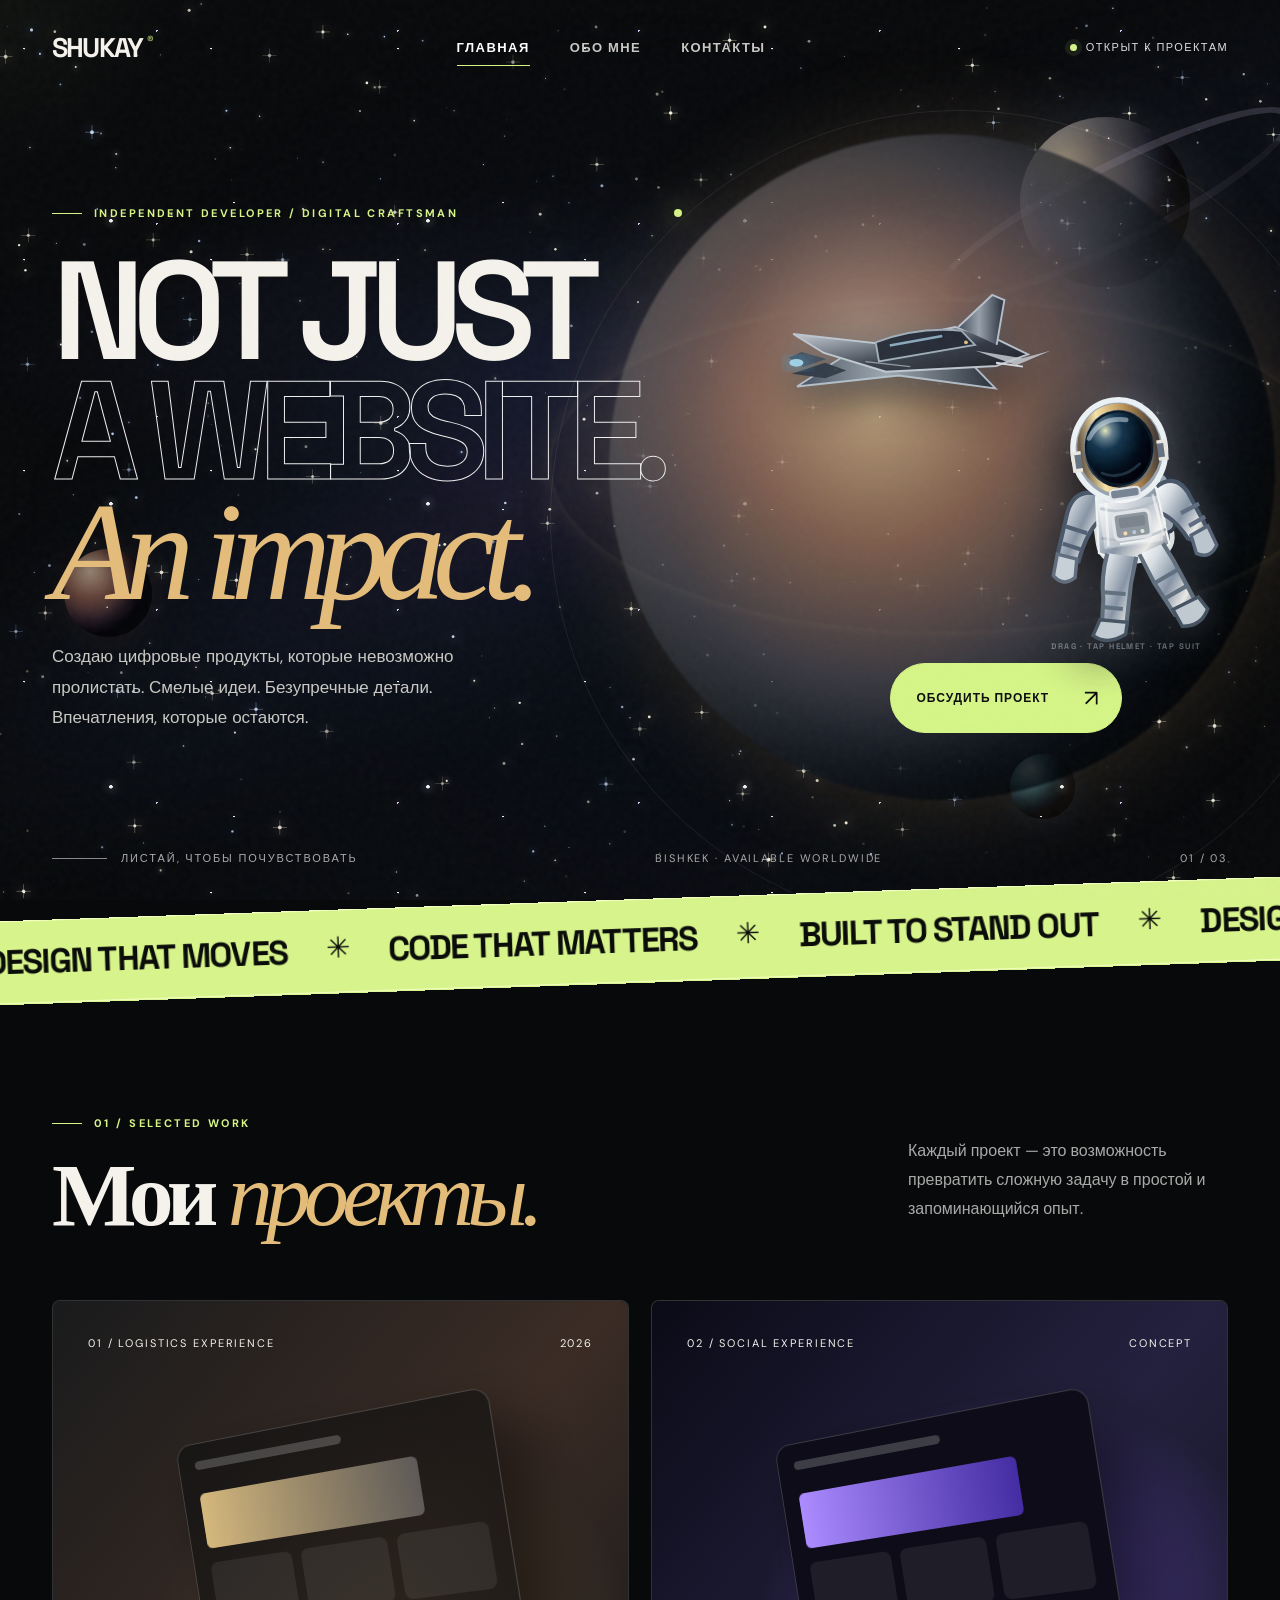
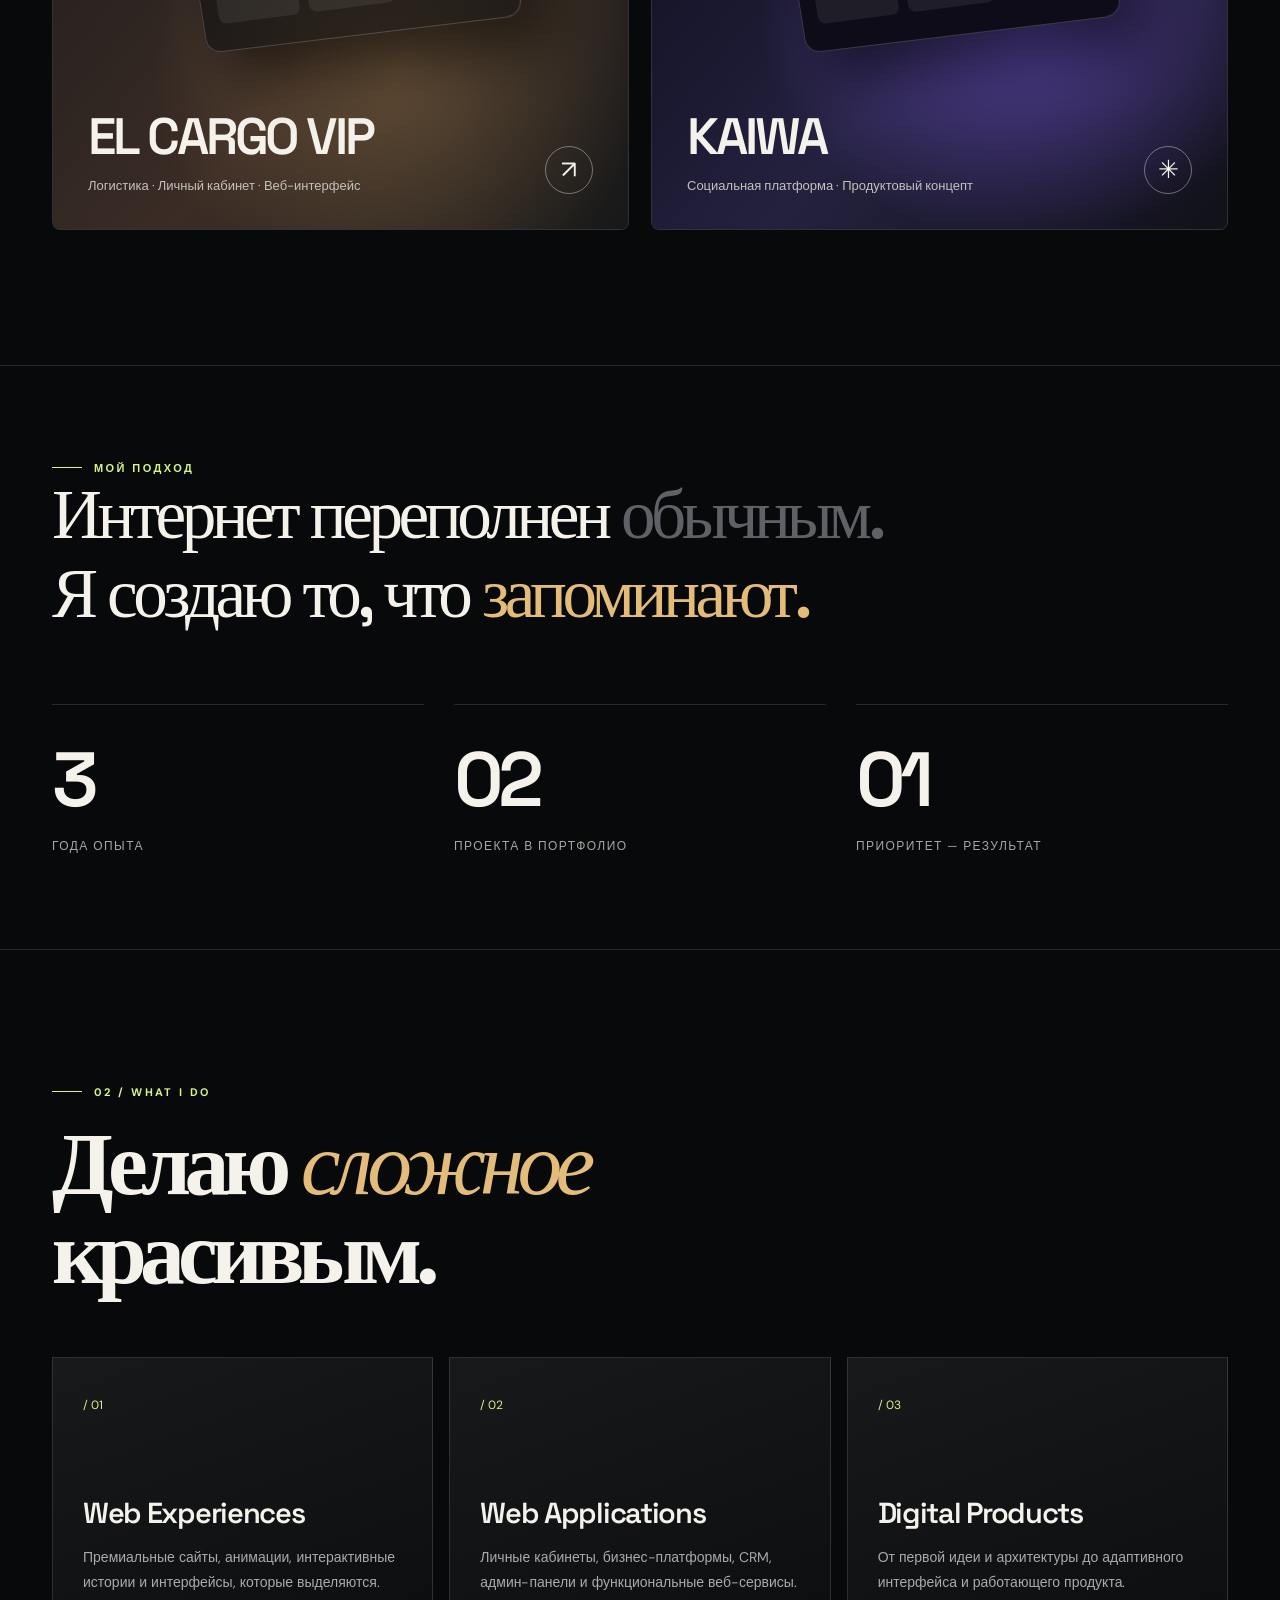
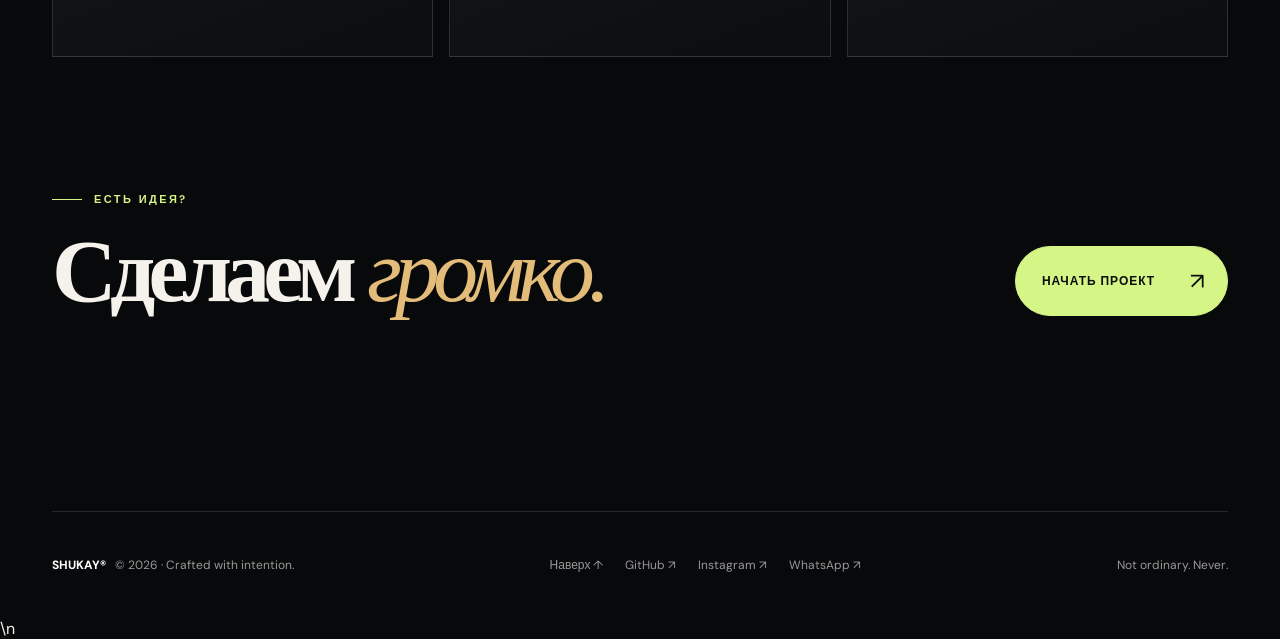
==== commit 89e80fa7: "Increase cursor particle density and change liquid trail to cyan blue" ====
--- a/index.html
+++ b/index.html
@@ -82,14 +82,14 @@
 const canvas=document.getElementById('liquidAlchemyCursor'),ctx=canvas.getContext('2d');if(!ctx)return;
 let w,h,dpr,px=-1000,py=-1000,active=false,lastX=-1000,lastY=-1000,particles=[],brushes=[];
 function resize(){w=innerWidth;h=innerHeight;dpr=Math.min(devicePixelRatio||1,2);canvas.width=Math.round(w*dpr);canvas.height=Math.round(h*dpr);ctx.setTransform(dpr,0,0,dpr,0,0)}resize();addEventListener('resize',resize,{passive:true});
-function sparks(x,y,n){for(let i=0;i<n;i++){const a=Math.random()*Math.PI*2,s=.7+Math.random()*3.6;particles.push({x,y,vx:Math.cos(a)*s,vy:Math.sin(a)*s,life:1,r:.7+Math.random()*2.3})}if(particles.length>220)particles.splice(0,particles.length-220)}
-addEventListener('pointermove',e=>{if(e.pointerType==='touch')return;px=e.clientX;py=e.clientY;active=true;const dist=Math.hypot(px-lastX,py-lastY);if(dist>3){brushes.push({x:px,y:py,r:Math.min(40,12+dist*.4),life:1});if(Math.random()<.55)sparks(px,py,2);lastX=px;lastY=py}if(brushes.length>75)brushes.splice(0,brushes.length-75)},{passive:true});
-addEventListener('pointerdown',e=>{if(e.pointerType==='touch')return;px=e.clientX;py=e.clientY;active=true;sparks(px,py,35);for(let i=0;i<6;i++)brushes.push({x:px+(Math.random()-.5)*50,y:py+(Math.random()-.5)*50,r:25+Math.random()*32,life:1})},{passive:true});
+function sparks(x,y,n){for(let i=0;i<n;i++){const a=Math.random()*Math.PI*2,s=.7+Math.random()*3.6;particles.push({x,y,vx:Math.cos(a)*s,vy:Math.sin(a)*s,life:1,r:.7+Math.random()*2.3})}if(particles.length>650)particles.splice(0,particles.length-650)}
+addEventListener('pointermove',e=>{if(e.pointerType==='touch')return;px=e.clientX;py=e.clientY;active=true;const dist=Math.hypot(px-lastX,py-lastY);if(dist>3){brushes.push({x:px,y:py,r:Math.min(40,12+dist*.4),life:1});sparks(px,py,7);lastX=px;lastY=py}if(brushes.length>95)brushes.splice(0,brushes.length-75)},{passive:true});
+addEventListener('pointerdown',e=>{if(e.pointerType==='touch')return;px=e.clientX;py=e.clientY;active=true;sparks(px,py,95);for(let i=0;i<6;i++)brushes.push({x:px+(Math.random()-.5)*50,y:py+(Math.random()-.5)*50,r:25+Math.random()*32,life:1})},{passive:true});
 addEventListener('mouseout',e=>{if(!e.relatedTarget)active=false});
 function frame(){ctx.clearRect(0,0,w,h);ctx.globalCompositeOperation='screen';
-for(let i=brushes.length-1;i>=0;i--){const b=brushes[i];b.life-=.035;const radius=b.r*(1.35+(1-b.life)*.7);const g=ctx.createRadialGradient(b.x,b.y,0,b.x,b.y,radius);g.addColorStop(0,'rgba(255,246,198,'+Math.max(0,b.life*.55)+')');g.addColorStop(.3,'rgba(255,187,64,'+Math.max(0,b.life*.32)+')');g.addColorStop(.7,'rgba(192,102,20,'+Math.max(0,b.life*.14)+')');g.addColorStop(1,'rgba(170,90,20,0)');ctx.fillStyle=g;ctx.beginPath();ctx.arc(b.x,b.y,radius,0,Math.PI*2);ctx.fill();if(b.life<=0)brushes.splice(i,1)}
-for(let i=particles.length-1;i>=0;i--){const p=particles[i];p.x+=p.vx;p.y+=p.vy;p.vx*=.97;p.vy*=.97;p.life-=.026;ctx.beginPath();ctx.arc(p.x,p.y,Math.max(.1,p.r*p.life),0,Math.PI*2);ctx.fillStyle='rgba(255,213,130,'+Math.max(0,p.life)+')';ctx.fill();if(p.life<=0)particles.splice(i,1)}
-/* Native mouse cursor is rendered immediately by the browser; gold trails remain animated. */
+for(let i=brushes.length-1;i>=0;i--){const b=brushes[i];b.life-=.035;const radius=b.r*(1.35+(1-b.life)*.7);const g=ctx.createRadialGradient(b.x,b.y,0,b.x,b.y,radius);g.addColorStop(0,'rgba(210,248,255,'+Math.max(0,b.life*.55)+')');g.addColorStop(.3,'rgba(65,191,255,'+Math.max(0,b.life*.32)+')');g.addColorStop(.7,'rgba(22,111,240,'+Math.max(0,b.life*.14)+')');g.addColorStop(1,'rgba(15,88,218,0)');ctx.fillStyle=g;ctx.beginPath();ctx.arc(b.x,b.y,radius,0,Math.PI*2);ctx.fill();if(b.life<=0)brushes.splice(i,1)}
+for(let i=particles.length-1;i>=0;i--){const p=particles[i];p.x+=p.vx;p.y+=p.vy;p.vx*=.97;p.vy*=.97;p.life-=.026;ctx.beginPath();ctx.arc(p.x,p.y,Math.max(.1,p.r*p.life),0,Math.PI*2);ctx.fillStyle='rgba(105,215,255,'+Math.max(0,p.life)+')';ctx.fill();if(p.life<=0)particles.splice(i,1)}
+/* Native mouse cursor is rendered immediately by the browser; blue trails remain animated. */
 ctx.globalCompositeOperation='source-over';requestAnimationFrame(frame)}requestAnimationFrame(frame);
 })();
 </script></body></html>
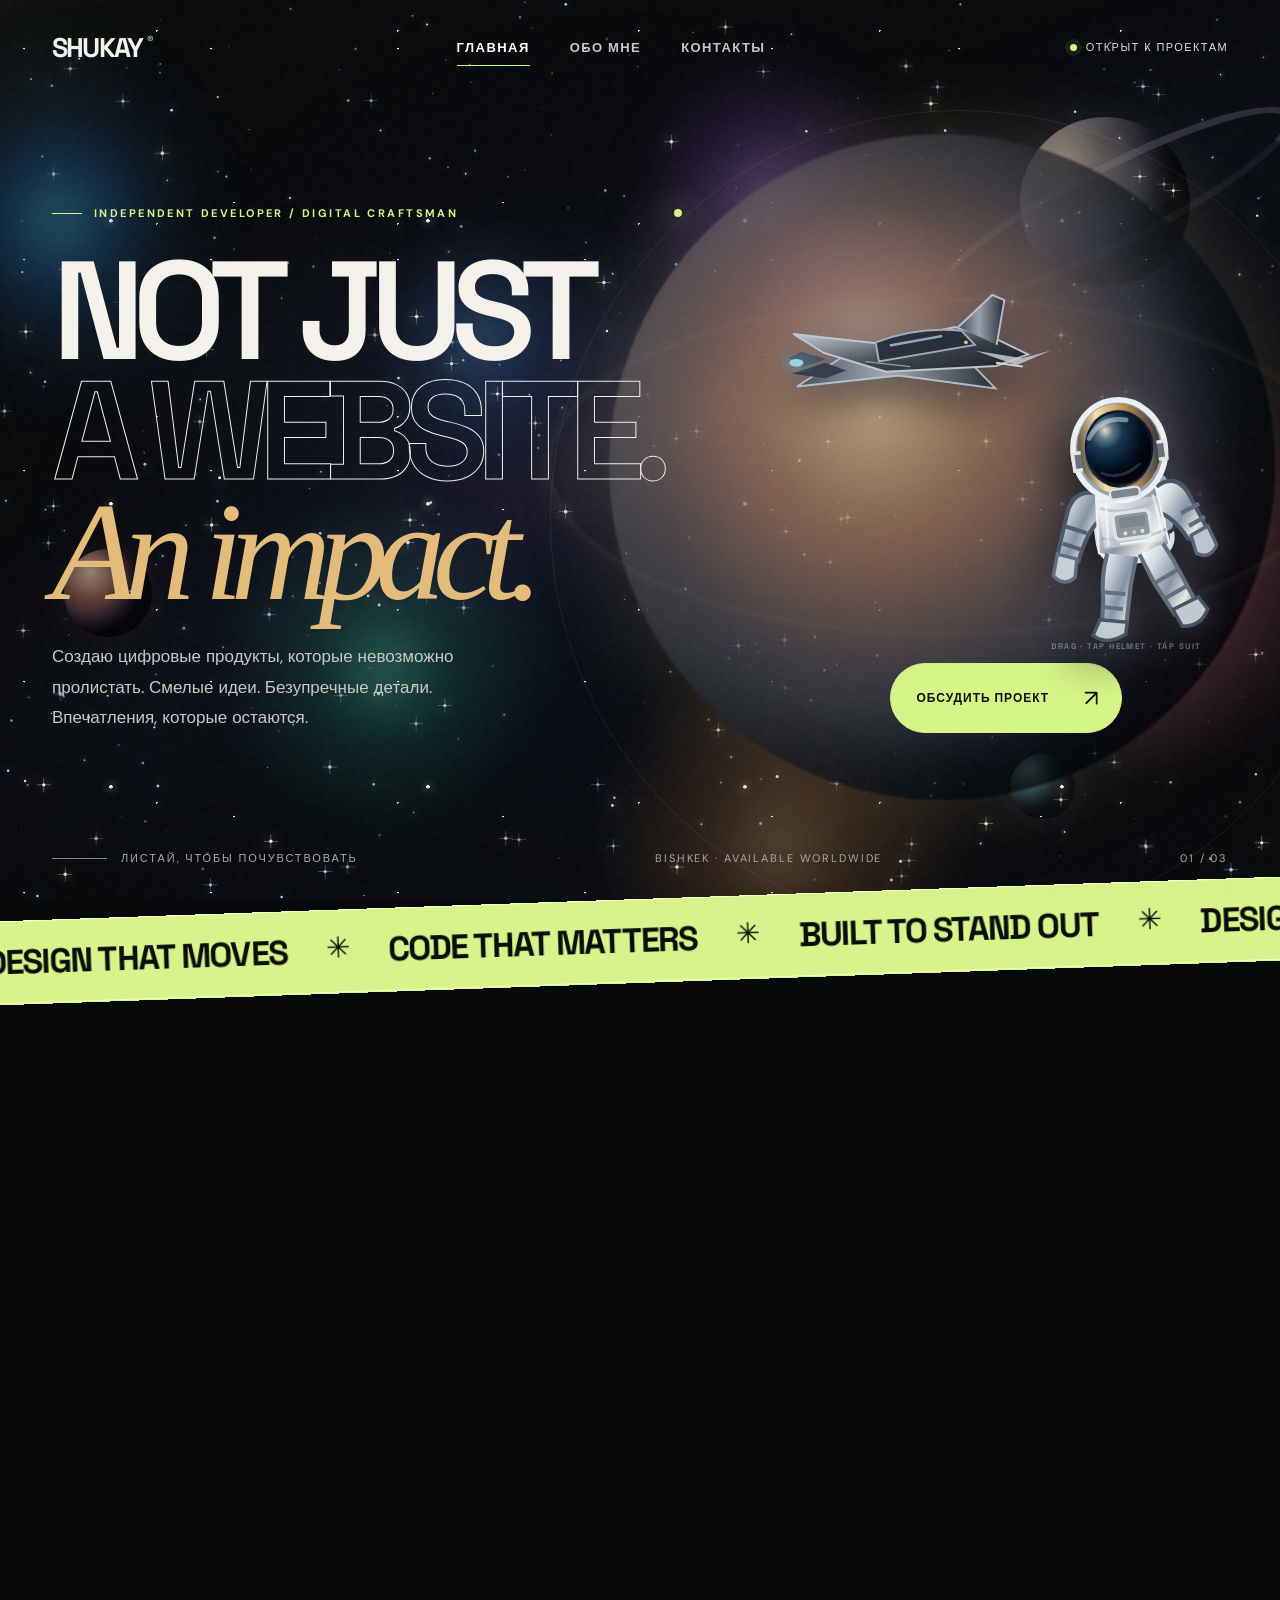
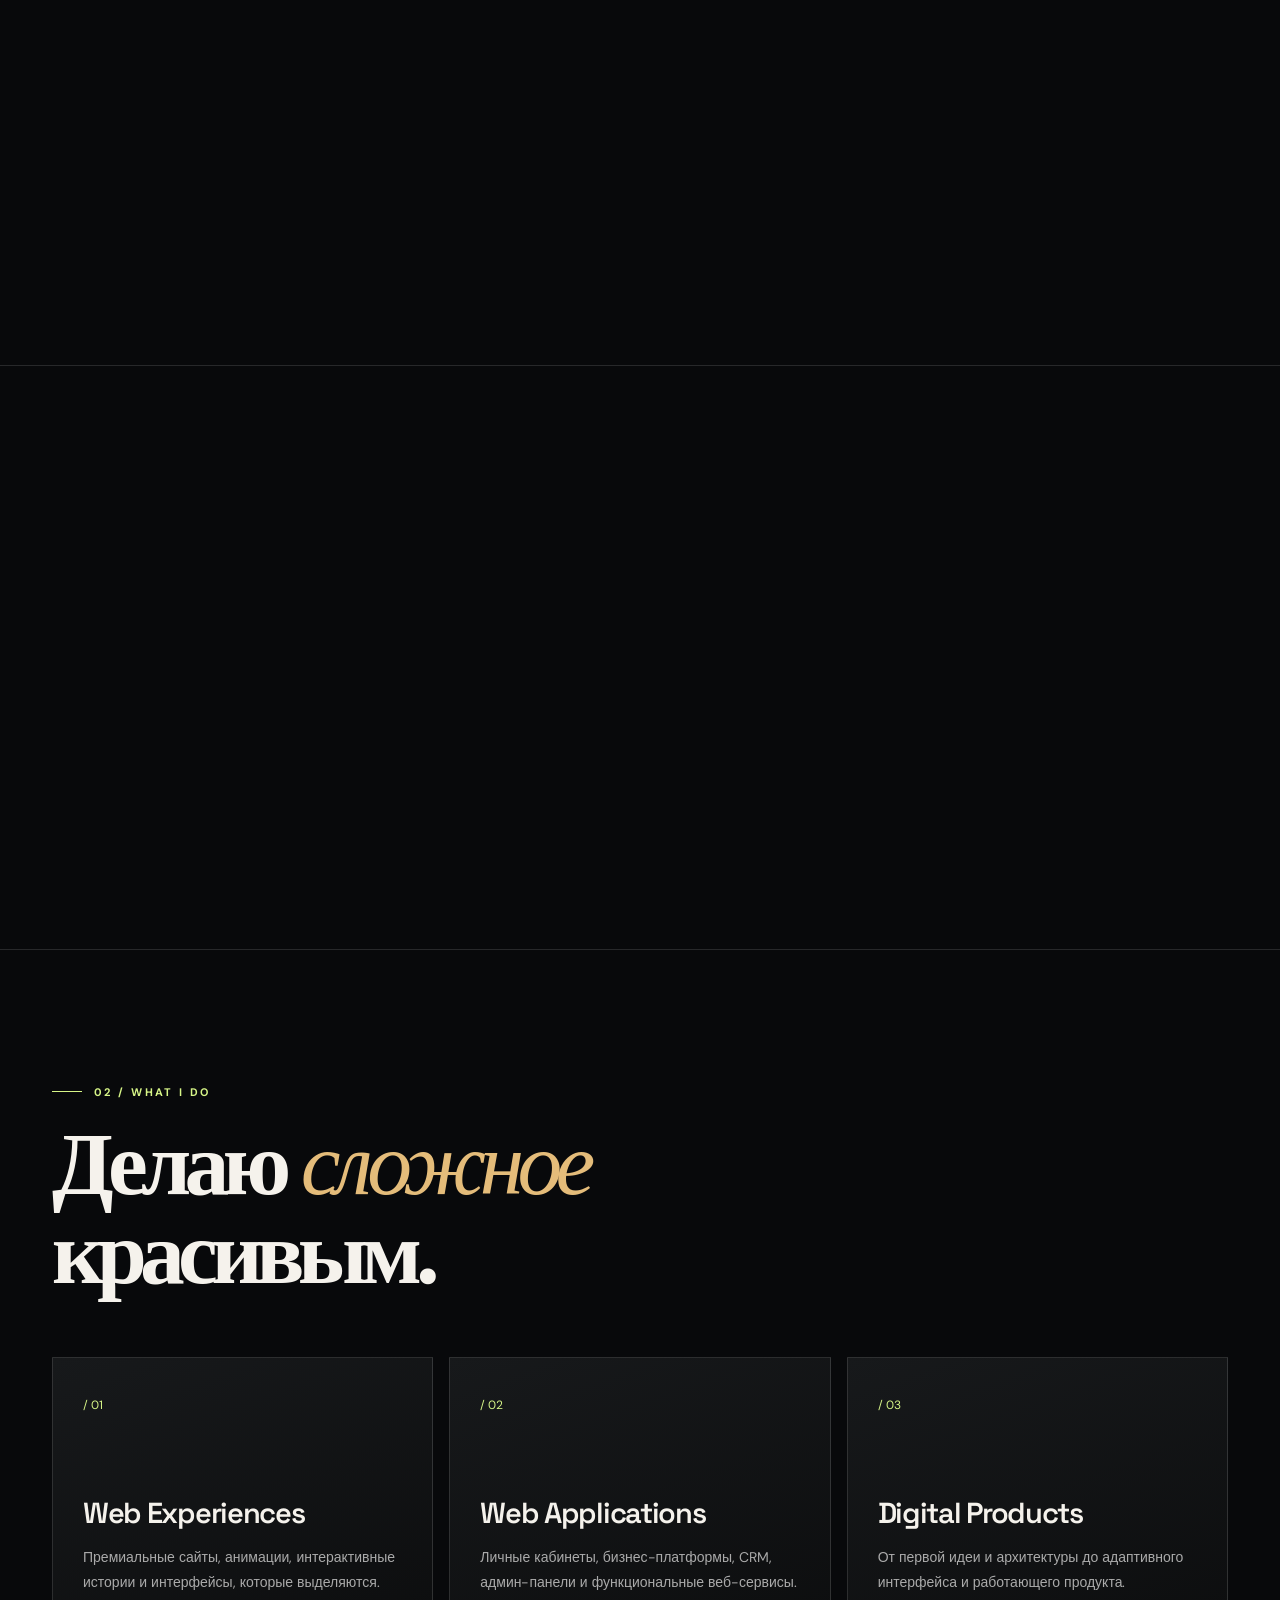
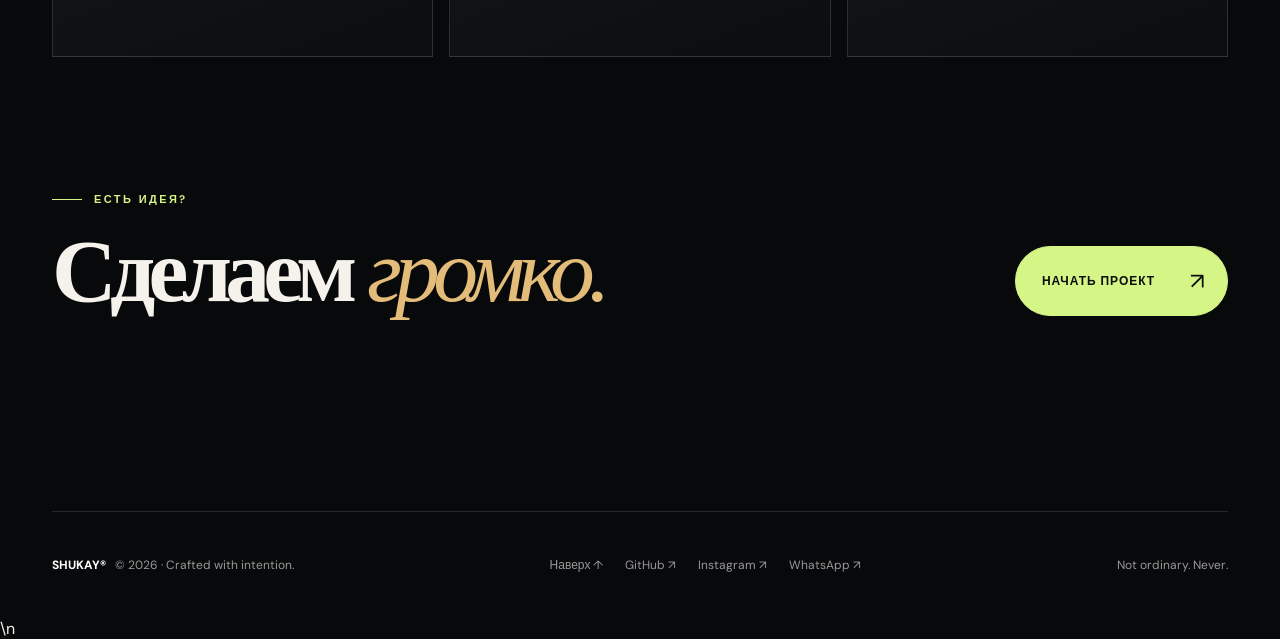
==== commit 9cae2f84: "Add softly animated multicolor nebula glows throughout galaxy background" ====
--- a/index.html
+++ b/index.html
@@ -52,7 +52,19 @@
 #burstLayer{mix-blend-mode:screen}
 @media(max-width:700px){#astro{width:105px;right:1%;top:43%;opacity:.82}#starship{width:145px;right:13%;top:30%;opacity:.7}.astro-hint{display:none}}
 @media(prefers-reduced-motion:reduce){#starship{animation:none}#astro{animation:none}}
-</style><style id="astro-cursor-fix">#astro,#astro *,#astro:active,#astro.dragging{cursor:none!important}@media(max-width:700px){#astro,#astro *,#astro:active{cursor:auto!important}}</style></head><body><div id="cosmicSky" aria-hidden="true"><div class="cosmic-planet one"></div><div class="cosmic-planet two"></div><div class="cosmic-planet three"></div></div><div id="astro" aria-label="Интерактивный космонавт" role="img"><svg viewBox="0 0 260 380" xmlns="http://www.w3.org/2000/svg"><defs><linearGradient id="suitReal" x1="0" y1="0" x2="1" y2="1"><stop stop-color="#fff"/><stop offset=".24" stop-color="#d8dee3"/><stop offset=".53" stop-color="#8996a6"/><stop offset=".77" stop-color="#e9e9e7"/><stop offset="1" stop-color="#556478"/></linearGradient><linearGradient id="darkMetal" x1="0" y1="0" x2="1" y2="1"><stop stop-color="#d6e2ee"/><stop offset=".4" stop-color="#344052"/><stop offset=".65" stop-color="#0c1826"/><stop offset="1" stop-color="#d8d3c7"/></linearGradient><radialGradient id="helmetGlass" cx=".33" cy=".24" r=".86"><stop stop-color="#e3e2bd"/><stop offset=".13" stop-color="#657e8d"/><stop offset=".3" stop-color="#1b3b53"/><stop offset=".65" stop-color="#07131f"/><stop offset="1" stop-color="#02050b"/></radialGradient><linearGradient id="goldRim"><stop stop-color="#6e604c"/><stop offset=".26" stop-color="#f5e1a8"/><stop offset=".65" stop-color="#b78f56"/><stop offset="1" stop-color="#4c433e"/></linearGradient><filter id="grainSuit"><feTurbulence type="fractalNoise" baseFrequency=".4" numOctaves="3" seed="7" result="n"/><feColorMatrix in="n" type="saturate" values="0"/><feComponentTransfer><feFuncA type="linear" slope=".14"/></feComponentTransfer><feBlend in="SourceGraphic" mode="multiply"/></filter><filter id="softGlow"><feGaussianBlur stdDeviation="4"/></filter></defs>
+</style><style id="astro-cursor-fix">#astro,#astro *,#astro:active,#astro.dragging{cursor:none!important}@media(max-width:700px){#astro,#astro *,#astro:active{cursor:auto!important}}</style><style id="galaxy-colored-glows">
+#galaxyGlows{position:fixed;inset:0;z-index:0;pointer-events:none;overflow:hidden;isolation:isolate}
+#galaxyGlows .nebula-glow{position:absolute;display:block;border-radius:50%;transform:translate3d(0,0,0);mix-blend-mode:screen;opacity:.76;filter:blur(18px);animation:nebulaBreath 13s ease-in-out infinite alternate;will-change:opacity,transform}
+#galaxyGlows .nebula-glow:nth-child(1){left:-9%;top:3%;width:27vw;height:30vw;min-width:230px;min-height:230px;background:radial-gradient(ellipse,#50d8ff80 0%,#258fe95c 18%,#2d7cc020 43%,transparent 72%);animation-delay:-3s}
+#galaxyGlows .nebula-glow:nth-child(2){left:49%;top:5%;width:22vw;height:24vw;min-width:180px;min-height:180px;background:radial-gradient(ellipse,#b58aff80 0%,#8d55df4c 25%,transparent 72%);animation-delay:-8s}
+#galaxyGlows .nebula-glow:nth-child(3){right:-6%;top:40%;width:29vw;height:33vw;min-width:240px;min-height:240px;background:radial-gradient(ellipse,#ff91ba65 0%,#c84c8c3e 25%,transparent 70%);animation-delay:-5s}
+#galaxyGlows .nebula-glow:nth-child(4){left:17%;top:55%;width:26vw;height:27vw;min-width:220px;min-height:220px;background:radial-gradient(ellipse,#55efc477 0%,#1caa8b38 26%,transparent 72%);animation-delay:-11s}
+#galaxyGlows .nebula-glow:nth-child(5){right:24%;bottom:-15%;width:30vw;height:30vw;min-width:250px;min-height:250px;background:radial-gradient(ellipse,#ffca7e69 0%,#e98c3d3b 24%,transparent 70%);animation-delay:-1s}
+#galaxyGlows .nebula-glow:nth-child(6){left:30%;top:25%;width:15vw;height:18vw;min-width:140px;min-height:160px;background:radial-gradient(ellipse,#75c8ff6b 0%,#388dd93c 22%,transparent 72%);animation-delay:-6s}
+@keyframes nebulaBreath{from{opacity:.44;transform:translate3d(-12px,10px,0) scale(.88)}to{opacity:.9;transform:translate3d(18px,-15px,0) scale(1.15)}}
+@media(max-width:700px){#galaxyGlows .nebula-glow{opacity:.5;filter:blur(25px)}}
+@media(prefers-reduced-motion:reduce){#galaxyGlows .nebula-glow{animation:none}}
+</style></head><body><div id="cosmicSky" aria-hidden="true"><div class="cosmic-planet one"></div><div class="cosmic-planet two"></div><div class="cosmic-planet three"></div></div><div id="astro" aria-label="Интерактивный космонавт" role="img"><svg viewBox="0 0 260 380" xmlns="http://www.w3.org/2000/svg"><defs><linearGradient id="suitReal" x1="0" y1="0" x2="1" y2="1"><stop stop-color="#fff"/><stop offset=".24" stop-color="#d8dee3"/><stop offset=".53" stop-color="#8996a6"/><stop offset=".77" stop-color="#e9e9e7"/><stop offset="1" stop-color="#556478"/></linearGradient><linearGradient id="darkMetal" x1="0" y1="0" x2="1" y2="1"><stop stop-color="#d6e2ee"/><stop offset=".4" stop-color="#344052"/><stop offset=".65" stop-color="#0c1826"/><stop offset="1" stop-color="#d8d3c7"/></linearGradient><radialGradient id="helmetGlass" cx=".33" cy=".24" r=".86"><stop stop-color="#e3e2bd"/><stop offset=".13" stop-color="#657e8d"/><stop offset=".3" stop-color="#1b3b53"/><stop offset=".65" stop-color="#07131f"/><stop offset="1" stop-color="#02050b"/></radialGradient><linearGradient id="goldRim"><stop stop-color="#6e604c"/><stop offset=".26" stop-color="#f5e1a8"/><stop offset=".65" stop-color="#b78f56"/><stop offset="1" stop-color="#4c433e"/></linearGradient><filter id="grainSuit"><feTurbulence type="fractalNoise" baseFrequency=".4" numOctaves="3" seed="7" result="n"/><feColorMatrix in="n" type="saturate" values="0"/><feComponentTransfer><feFuncA type="linear" slope=".14"/></feComponentTransfer><feBlend in="SourceGraphic" mode="multiply"/></filter><filter id="softGlow"><feGaussianBlur stdDeviation="4"/></filter></defs>
 <g id="astroBody" transform="rotate(-8 130 195)">
 <rect x="83" y="132" width="108" height="135" rx="32" fill="#66717e" stroke="#dce1e4" stroke-width="7"/>
 <rect x="165" y="145" width="32" height="87" rx="12" fill="#9da8b2" stroke="#343e4a" stroke-width="5"/><path d="M183 153v68" stroke="#e4edf4" stroke-width="3"/>
@@ -62,7 +74,7 @@
 <g id="leftLeg"><path d="M94 250q-14 33-15 65l-7 36q12 16 35 5l15-58 13-37" fill="url(#suitReal)" stroke="#667381" stroke-width="6"/><path d="M80 305l32 7M76 326l29 7" stroke="#667483" stroke-width="6"/><path d="M70 344l39 9-5 17q-30 13-47-5z" fill="#c3cbd2" stroke="#4c5866" stroke-width="5"/></g>
 <g id="rightLeg"><path d="M140 258l16 45 23 49q21 6 34-10l-25-68-12-27" fill="url(#suitReal)" stroke="#667381" stroke-width="6"/><path d="M157 302l34-14M169 326l32-13" stroke="#667483" stroke-width="6"/><path d="M177 344l39-13 11 19q-12 24-40 20z" fill="#c3cbd2" stroke="#4c5866" stroke-width="5"/></g>
 <g id="astroHead"><ellipse cx="132" cy="104" rx="67" ry="73" fill="#9aa4ae" stroke="#e9eef1" stroke-width="8"/><ellipse cx="132" cy="102" rx="56" ry="61" fill="url(#darkMetal)" stroke="url(#goldRim)" stroke-width="9"/><ellipse cx="132" cy="101" rx="48" ry="53" fill="url(#helmetGlass)" stroke="#111e29" stroke-width="3"/><path d="M91 81Q112 52 148 62" fill="none" stroke="#e8f7ff" stroke-width="7" opacity=".45" stroke-linecap="round"/><path d="M101 133Q129 150 160 127" fill="none" stroke="#6c8ca1" stroke-width="4" opacity=".3"/><rect x="110" y="160" width="43" height="14" rx="5" fill="#7a8794" stroke="#e1e5e8" stroke-width="3"/><path d="M76 100h-12v25h12M187 100h12v25h-12" stroke="#e7e5df" stroke-width="5" fill="#697685"/></g>
-<g opacity=".45" filter="url(#grainSuit)"><path d="M91 177h86v66H91z" fill="#fff"/></g></g></svg><div class="astro-hint">DRAG · TAP HELMET · TAP SUIT</div></div><div id="starship" aria-hidden="true"><svg viewBox="0 0 440 230" xmlns="http://www.w3.org/2000/svg"><defs><linearGradient id="hull" x1="0" x2="1" y1="0" y2="1"><stop stop-color="#eef6ff"/><stop offset=".28" stop-color="#8e9cab"/><stop offset=".58" stop-color="#253445"/><stop offset="1" stop-color="#080e19"/></linearGradient><linearGradient id="wing" x1="0" x2="1"><stop stop-color="#34475d"/><stop offset=".45" stop-color="#9eafbe"/><stop offset="1" stop-color="#152434"/></linearGradient><filter id="engineGlow"><feGaussianBlur stdDeviation="12"/></filter></defs><path d="M105 130L25 182 184 165 335 185 275 123" fill="url(#wing)" stroke="#b7cadb" stroke-width="3"/><path d="M66 129L19 100 154 115 272 89 341 110 386 132 336 150 164 159Z" fill="url(#hull)" stroke="#c6d6e5" stroke-width="3"/><path d="M277 89L330 39 349 47 337 117" fill="url(#wing)" stroke="#c4d3e2" stroke-width="3"/><path d="M148 113Q215 88 282 95L303 117 153 143Z" fill="#111f30" stroke="#a2b9cb" stroke-width="3"/><path d="M170 118L252 103" stroke="#a8d6f5" stroke-width="4" opacity=".8"/><path d="M32 128L12 137 35 151 71 139Z" fill="#38495b"/><path d="M69 145L17 162 69 169 102 157Z" fill="#1d3043"/><ellipse cx="24" cy="145" rx="11" ry="6" fill="#c3f4ff"/><ellipse cx="24" cy="145" rx="23" ry="11" fill="#3bb6ff" opacity=".45" filter="url(#engineGlow)"/><path d="M304 126L377 138 421 126 368 149Z" fill="#d4e2ec" opacity=".85"/><path d="M336 145l42 6" stroke="#e9f5fc" stroke-width="3"/><circle cx="289" cy="113" r="3" fill="#f3cf8d"/><path d="M132 143l70 8" stroke="#d9e8f4" stroke-width="2" opacity=".6"/></svg></div><div id="burstLayer" aria-hidden="true"></div><div id="starCursor" aria-hidden="true"><svg viewBox="0 0 40 40"><path d="M20 0L24.2 15.8 40 20 24.2 24.2 20 40 15.8 24.2 0 20 15.8 15.8Z" fill="#fff7e7"/><circle cx="20" cy="20" r="3" fill="#e8b970"/></svg></div><canvas id="fx" aria-hidden="true"></canvas><div class="cursor-glow" id="cursorGlow"></div><header class="shell nav"><a class="logo" href="#home" data-page="home">SHUKAY<span>®</span></a><nav class="navlinks" id="navlinks" aria-label="Основная навигация"><button data-page="home" class="current">Главная</button><button data-page="about">Обо мне</button><button data-page="contact">Контакты</button></nav><div class="nav-right"><div class="available"><span class="pulse"></span>Открыт к проектам</div><button class="menu" id="menu" aria-label="Открыть меню">☰</button></div></header>
+<g opacity=".45" filter="url(#grainSuit)"><path d="M91 177h86v66H91z" fill="#fff"/></g></g></svg><div class="astro-hint">DRAG · TAP HELMET · TAP SUIT</div></div><div id="starship" aria-hidden="true"><svg viewBox="0 0 440 230" xmlns="http://www.w3.org/2000/svg"><defs><linearGradient id="hull" x1="0" x2="1" y1="0" y2="1"><stop stop-color="#eef6ff"/><stop offset=".28" stop-color="#8e9cab"/><stop offset=".58" stop-color="#253445"/><stop offset="1" stop-color="#080e19"/></linearGradient><linearGradient id="wing" x1="0" x2="1"><stop stop-color="#34475d"/><stop offset=".45" stop-color="#9eafbe"/><stop offset="1" stop-color="#152434"/></linearGradient><filter id="engineGlow"><feGaussianBlur stdDeviation="12"/></filter></defs><path d="M105 130L25 182 184 165 335 185 275 123" fill="url(#wing)" stroke="#b7cadb" stroke-width="3"/><path d="M66 129L19 100 154 115 272 89 341 110 386 132 336 150 164 159Z" fill="url(#hull)" stroke="#c6d6e5" stroke-width="3"/><path d="M277 89L330 39 349 47 337 117" fill="url(#wing)" stroke="#c4d3e2" stroke-width="3"/><path d="M148 113Q215 88 282 95L303 117 153 143Z" fill="#111f30" stroke="#a2b9cb" stroke-width="3"/><path d="M170 118L252 103" stroke="#a8d6f5" stroke-width="4" opacity=".8"/><path d="M32 128L12 137 35 151 71 139Z" fill="#38495b"/><path d="M69 145L17 162 69 169 102 157Z" fill="#1d3043"/><ellipse cx="24" cy="145" rx="11" ry="6" fill="#c3f4ff"/><ellipse cx="24" cy="145" rx="23" ry="11" fill="#3bb6ff" opacity=".45" filter="url(#engineGlow)"/><path d="M304 126L377 138 421 126 368 149Z" fill="#d4e2ec" opacity=".85"/><path d="M336 145l42 6" stroke="#e9f5fc" stroke-width="3"/><circle cx="289" cy="113" r="3" fill="#f3cf8d"/><path d="M132 143l70 8" stroke="#d9e8f4" stroke-width="2" opacity=".6"/></svg></div><div id="burstLayer" aria-hidden="true"></div><div id="starCursor" aria-hidden="true"><svg viewBox="0 0 40 40"><path d="M20 0L24.2 15.8 40 20 24.2 24.2 20 40 15.8 24.2 0 20 15.8 15.8Z" fill="#fff7e7"/><circle cx="20" cy="20" r="3" fill="#e8b970"/></svg></div><canvas id="fx" aria-hidden="true"></canvas><div id="galaxyGlows" aria-hidden="true"><i class="nebula-glow"></i><i class="nebula-glow"></i><i class="nebula-glow"></i><i class="nebula-glow"></i><i class="nebula-glow"></i><i class="nebula-glow"></i></div><div class="cursor-glow" id="cursorGlow"></div><header class="shell nav"><a class="logo" href="#home" data-page="home">SHUKAY<span>®</span></a><nav class="navlinks" id="navlinks" aria-label="Основная навигация"><button data-page="home" class="current">Главная</button><button data-page="about">Обо мне</button><button data-page="contact">Контакты</button></nav><div class="nav-right"><div class="available"><span class="pulse"></span>Открыт к проектам</div><button class="menu" id="menu" aria-label="Открыть меню">☰</button></div></header>
 <main id="home" class="page active"><div class="shell hero"><div class="hero-orb"></div><div class="orb-ring"></div><div class="eyebrow">Independent developer / Digital craftsman</div><h1>NOT JUST<br><span class="outline">A WEBSITE.</span><br><span class="italic">An impact.</span></h1><div class="hero-sub"><p>Создаю цифровые продукты, которые невозможно пролистать. Смелые идеи. Безупречные детали. Впечатления, которые остаются.</p><a href="#contact" data-page="contact" class="cta magnetic">Обсудить проект <span class="arrow">↗</span></a></div><div class="hero-bottom"><span class="scroll-indicator">Листай, чтобы почувствовать</span><span class="coordinates">Bishkek · Available worldwide</span><span>01 / 03</span></div></div><div class="ticker"><div class="ticker-track" id="ticker"><span>DESIGN THAT MOVES</span><i>✳</i><span>CODE THAT MATTERS</span><i>✳</i><span>BUILT TO STAND OUT</span><i>✳</i><span>DESIGN THAT MOVES</span><i>✳</i><span>CODE THAT MATTERS</span><i>✳</i><span>BUILT TO STAND OUT</span><i>✳</i></div></div><section class="shell"><div class="section-head reveal"><div><div class="eyebrow">01 / Selected work</div><h2>Мои <em>проекты.</em></h2></div><p>Каждый проект — это возможность превратить сложную задачу в простой и запоминающийся опыт.</p></div><div class="projects"><a class="project cargo reveal" href="https://shukay1.github.io/el-cargo-vip/" target="_blank" rel="noopener"><div class="project-top"><span>01 / Logistics experience</span><span>2026</span></div><div class="project-visual"><div class="mock"><div class="mock-top"></div><div class="mock-hero"></div><div class="mock-row"><span></span><span></span><span></span></div></div></div><div class="project-bottom"><div><h3>EL CARGO VIP</h3><p>Логистика · Личный кабинет · Веб-интерфейс</p></div><span class="go">↗</span></div></a><article class="project kaiwa reveal"><div class="project-top"><span>02 / Social experience</span><span>Concept</span></div><div class="project-visual"><div class="mock"><div class="mock-top"></div><div class="mock-hero"></div><div class="mock-row"><span></span><span></span><span></span></div></div></div><div class="project-bottom"><div><h3>KAIWA</h3><p>Социальная платформа · Продуктовый концепт</p></div><span class="go">✳</span></div></article></div></section><div class="statement"><div class="shell reveal"><div class="eyebrow">Мой подход</div><p>Интернет переполнен <span class="dim">обычным.</span><br>Я создаю то, что <span class="gold">запоминают.</span></p><div class="metrics"><div class="metric"><strong>3</strong><span>Года опыта</span></div><div class="metric"><strong>02</strong><span>Проекта в портфолио</span></div><div class="metric"><strong>01</strong><span>Приоритет — результат</span></div></div></div></div><section class="shell"><div class="section-head reveal"><div><div class="eyebrow">02 / What I do</div><h2>Делаю <em>сложное</em><br>красивым.</h2></div></div><div class="services"><div class="service reveal"><span class="num">/ 01</span><h3>Web Experiences</h3><p>Премиальные сайты, анимации, интерактивные истории и интерфейсы, которые выделяются.</p></div><div class="service reveal"><span class="num">/ 02</span><h3>Web Applications</h3><p>Личные кабинеты, бизнес-платформы, CRM, админ-панели и функциональные веб-сервисы.</p></div><div class="service reveal"><span class="num">/ 03</span><h3>Digital Products</h3><p>От первой идеи и архитектуры до адаптивного интерфейса и работающего продукта.</p></div></div></section><section class="shell" style="padding-top:0"><div class="section-head reveal"><div><div class="eyebrow">Есть идея?</div><h2>Сделаем <em>громко.</em></h2></div><a href="#contact" data-page="contact" class="cta magnetic">Начать проект <span class="arrow">↗</span></a></div></section></main>
 <main id="about" class="page"><div class="shell inner-hero"><div class="glow"></div><div class="eyebrow">02 / The person behind the pixels</div><h1 class="display">I MAKE<br><em>IDEAS</em> FEEL<br>ALIVE<span style="color:var(--lime)">.</span></h1><p class="lead">Привет, я Shukay. Разработчик цифровых продуктов. Для меня хороший сайт — не набор блоков, а характер, ритм и эмоция.</p></div><section class="shell" style="padding-top:20px"><div class="about-grid reveal"><h2>Между логикой<br>и искусством.</h2><div><p>Мне нравится соединять выразительный дизайн с продуманной инженерией. От первой анимации до последнего пикселя — всё должно работать как единое целое.</p><p>Работаю с сайтами, веб-приложениями, пользовательскими кабинетами и цифровыми концептами. В портфолио — EL CARGO VIP и концепция социальной платформы Kaiwa.</p><p>Опыт: 3 года. Работаю удалённо с заказчиками из разных стран.</p></div></div></section><section class="shell tech-section"><div class="section-head reveal"><div><div class="eyebrow">Технологический арсенал</div><h2>Tools of <em>creation.</em></h2></div><p>Широкий стек для разных задач — от интерактивного фронтенда до серверной логики.</p></div><div class="tech-groups"><div class="tech-group reveal"><h3>Frontend & Design</h3><div class="tags"><span class="tag">HTML5</span><span class="tag">CSS3</span><span class="tag">JavaScript</span><span class="tag">TypeScript</span><span class="tag">React</span><span class="tag">Next.js</span><span class="tag">Vue</span><span class="tag">Tailwind</span><span class="tag">GSAP</span><span class="tag">Three.js</span></div></div><div class="tech-group reveal"><h3>Backend & Data</h3><div class="tags"><span class="tag">Node.js</span><span class="tag">Python</span><span class="tag">Java</span><span class="tag">PHP</span><span class="tag">SQL</span><span class="tag">Firebase</span><span class="tag">REST APIs</span><span class="tag">PostgreSQL</span><span class="tag">MongoDB</span></div></div><div class="tech-group reveal"><h3>Platforms & Workflow</h3><div class="tags"><span class="tag">Git</span><span class="tag">GitHub</span><span class="tag">Figma</span><span class="tag">WordPress</span><span class="tag">Android</span><span class="tag">Responsive UI</span><span class="tag">Cloud</span><span class="tag">UI/UX</span></div></div></div></section><section class="shell"><div class="section-head reveal"><div><div class="eyebrow">Как я работаю</div><h2>From <em>zero</em> to wow.</h2></div></div><div class="timeline"><div class="timeline-row reveal"><span>01 / Discover</span><h3>Понимаю задачу</h3><p>Изучаю бизнес, аудиторию, цели и то, что действительно нужно пользователям.</p></div><div class="timeline-row reveal"><span>02 / Design</span><h3>Нахожу характер</h3><p>Создаю структуру, визуальный язык, движение и узнаваемую атмосферу.</p></div><div class="timeline-row reveal"><span>03 / Develop</span><h3>Оживляю идею</h3><p>Превращаю дизайн в быстрый, адаптивный и функциональный продукт.</p></div><div class="timeline-row reveal"><span>04 / Refine</span><h3>Довожу до деталей</h3><p>Тестирую, оптимизирую и готовлю проект к реальному использованию.</p></div></div></section></main>
 <main id="contact" class="page"><div class="shell inner-hero contact-hero"><div class="glow"></div><div class="eyebrow">03 / Let's build something unforgettable</div><h1 class="display">GOT A<br><em>BIG IDEA?</em><br>LET'S TALK<span style="color:var(--lime)">.</span></h1><p class="lead">Не нужно начинать с идеального технического задания. Расскажи о своей идее — вместе найдём правильное решение.</p></div><div class="shell contact-layout"><div class="contact-details reveal"><h3>Твой следующий<br>проект начинается здесь.</h3><p>Открыт для разработки сайтов, веб-приложений и долгосрочного сотрудничества.</p><a class="contact-link" href="https://wa.me/996501502168" target="_blank" rel="noopener">WhatsApp · +996 501 502 168 <span>↗</span></a><a class="contact-link" href="https://www.instagram.com/shukay1" target="_blank" rel="noopener">Instagram · @shukay1 <span>↗</span></a><a class="contact-link" href="https://github.com/Shukay1" target="_blank" rel="noopener">GitHub <span>↗</span></a><div style="margin-top:55px" class="eyebrow">Based in Kyrgyzstan · Worldwide online</div></div><form class="form reveal" id="contactForm"><label for="name">Как к вам обращаться?</label><input id="name" name="name" placeholder="Ваше имя" required maxlength="80"><label for="type">Что хотите создать?</label><input id="type" name="type" placeholder="Сайт, магазин, веб-приложение..." required maxlength="120"><label for="budget">Ориентировочный бюджет (необязательно)</label><input id="budget" name="budget" placeholder="Например, $500–1000" maxlength="100"><label for="message">Расскажите о проекте</label><textarea id="message" name="message" rows="3" placeholder="Идея, задачи, сроки..." required maxlength="2000"></textarea><button type="submit" class="cta">Отправить в WhatsApp <span class="arrow">↗</span></button><small>При нажатии откроется WhatsApp с готовым сообщением. Данные не отправляются на сервер этого сайта.</small></form></div></main>
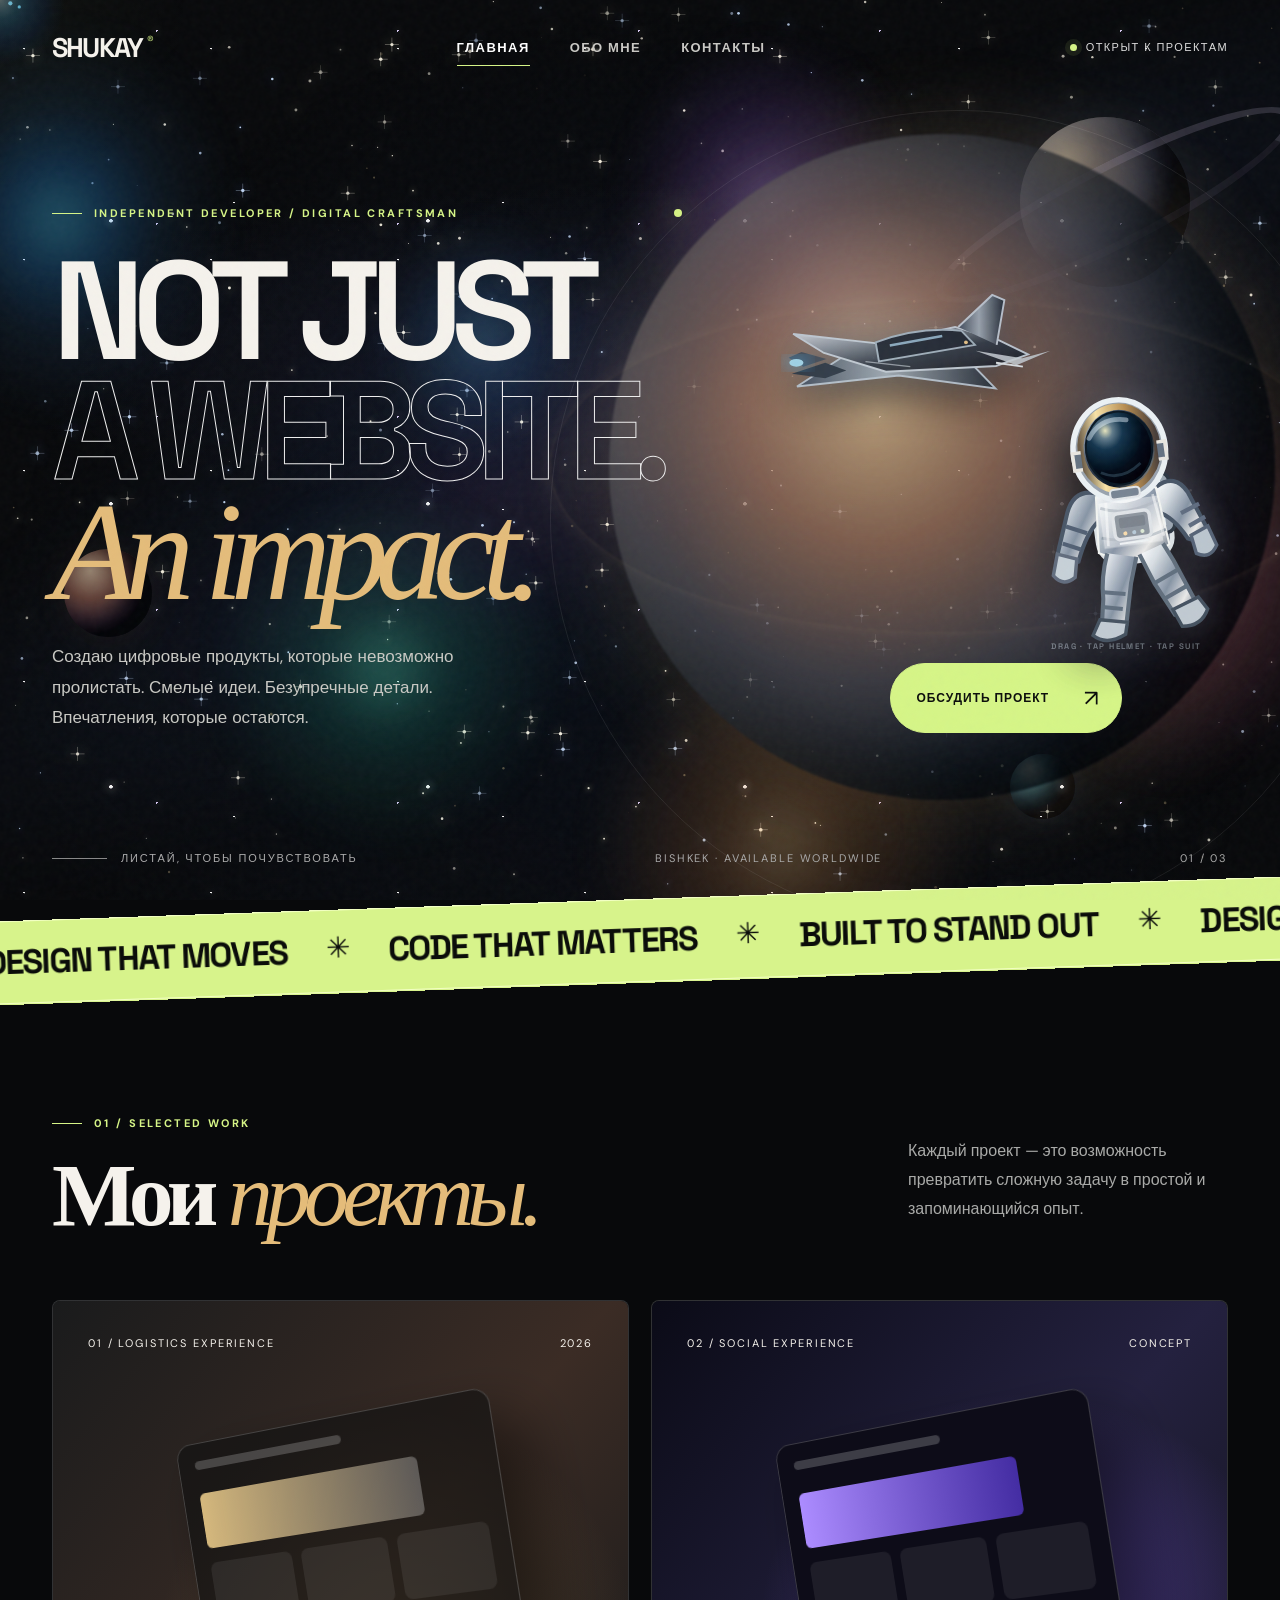
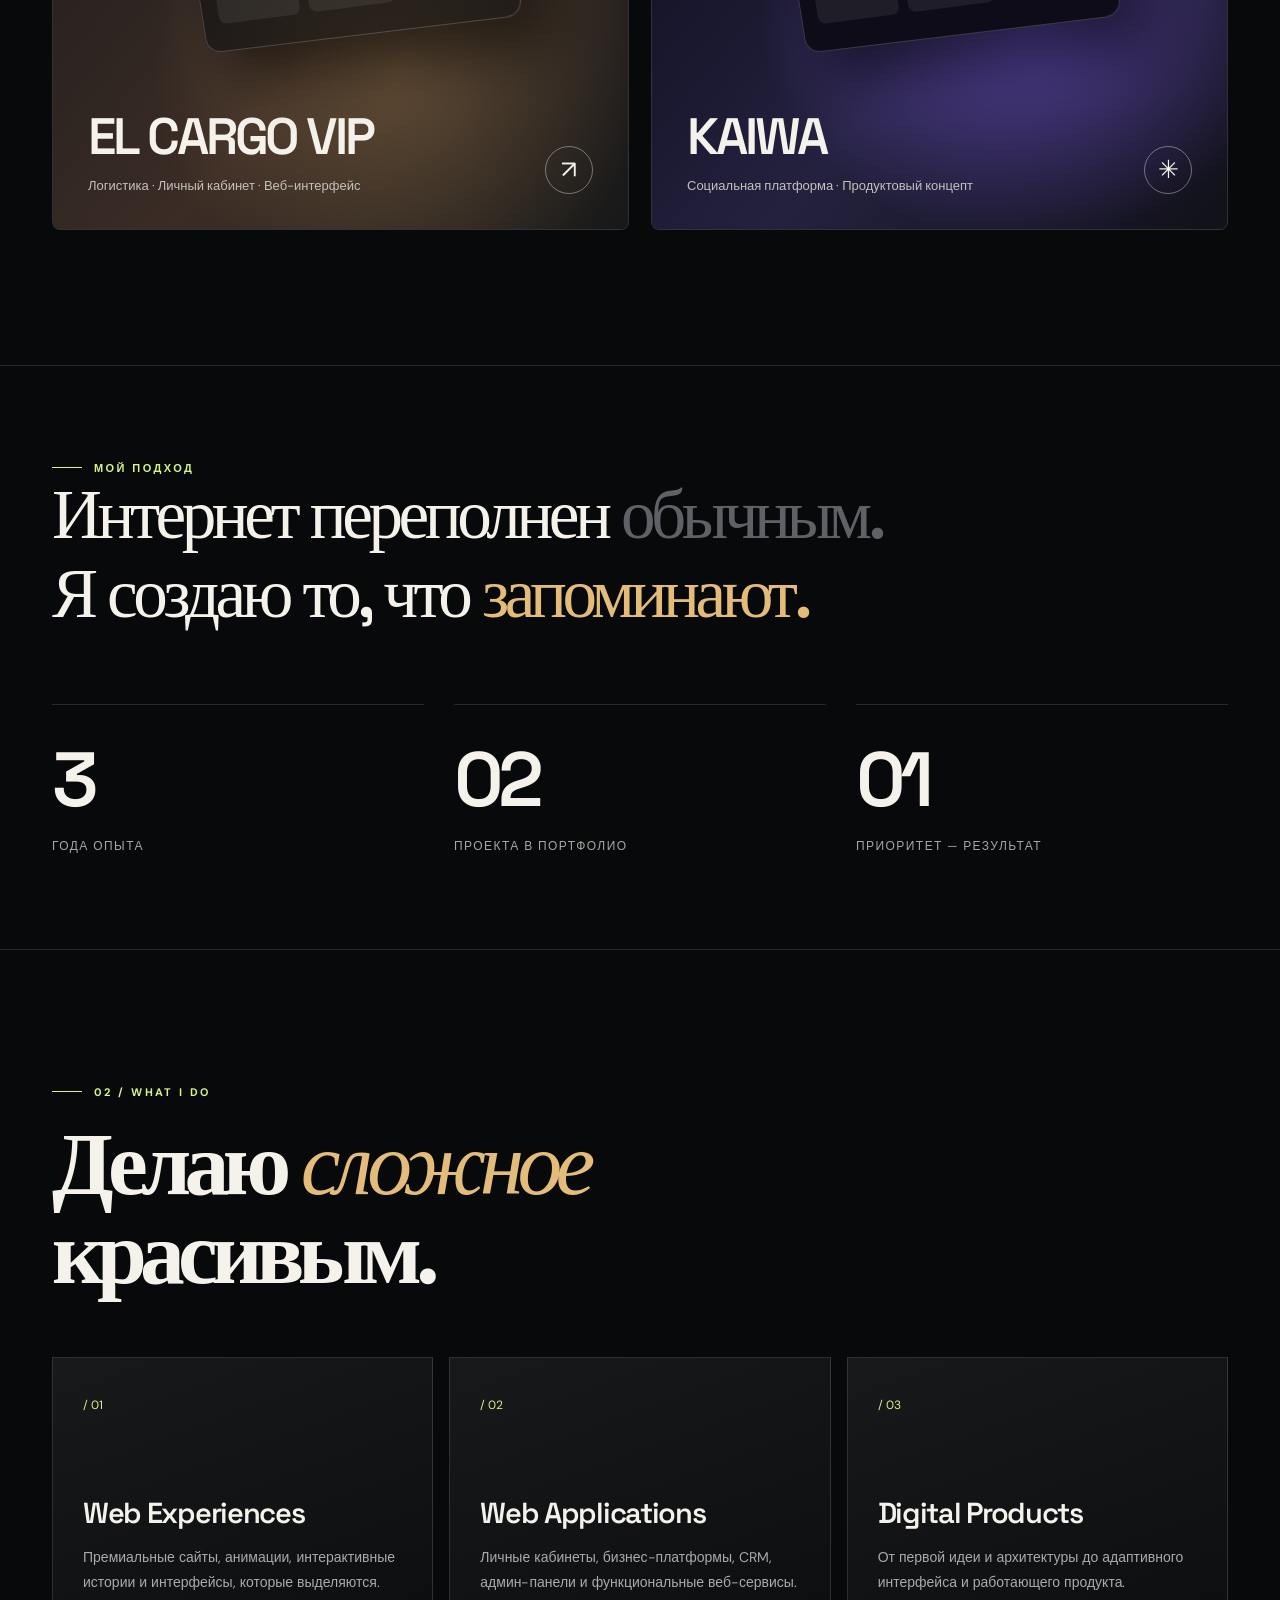
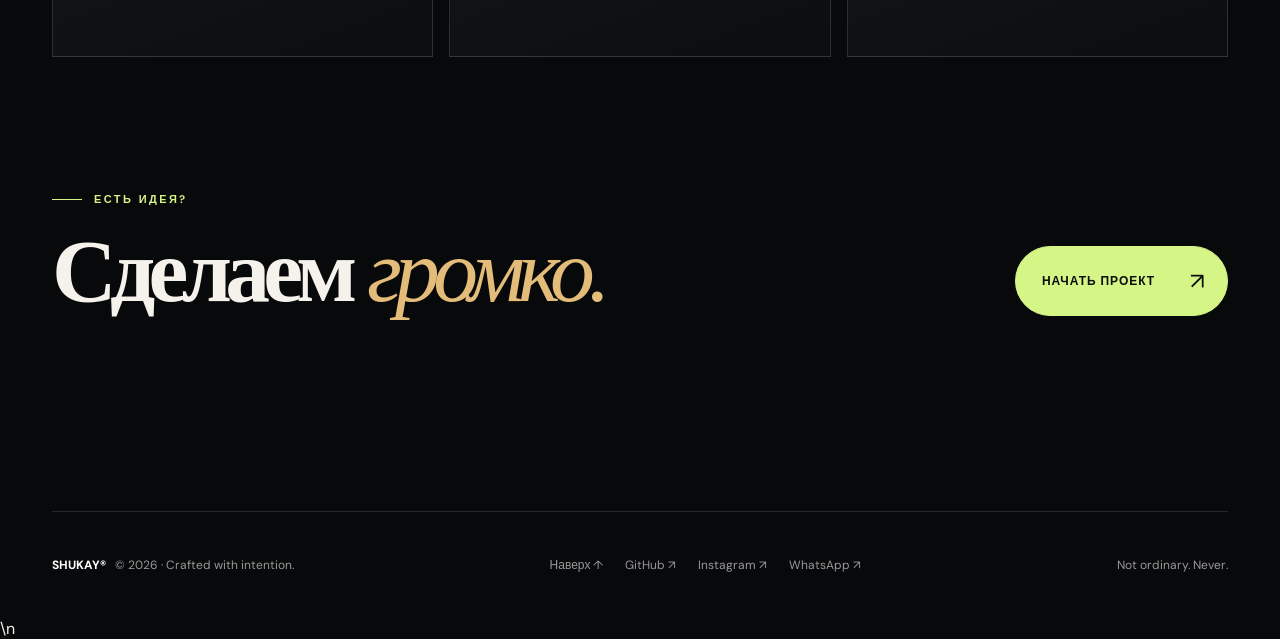
==== commit b5b01793: "Enhance mobile cosmic scene, colorful nebulae, planets and responsive hero" ====
--- a/index.html
+++ b/index.html
@@ -64,6 +64,37 @@
 @keyframes nebulaBreath{from{opacity:.44;transform:translate3d(-12px,10px,0) scale(.88)}to{opacity:.9;transform:translate3d(18px,-15px,0) scale(1.15)}}
 @media(max-width:700px){#galaxyGlows .nebula-glow{opacity:.5;filter:blur(25px)}}
 @media(prefers-reduced-motion:reduce){#galaxyGlows .nebula-glow{animation:none}}
+</style><style id="mobile-cosmic-experience">
+/* Mobile keeps the same cinematic galaxy instead of reducing it to a flat background. */
+@media(max-width:700px){
+html,body{max-width:100%;overflow-x:clip}
+#cosmicSky{opacity:1!important}
+#galaxyGlows .nebula-glow{opacity:.83!important;filter:blur(13px)!important;animation-duration:16s}
+#galaxyGlows .nebula-glow:nth-child(1){left:-35%;top:2%;width:85vw;height:85vw}
+#galaxyGlows .nebula-glow:nth-child(2){left:38%;top:10%;width:72vw;height:72vw}
+#galaxyGlows .nebula-glow:nth-child(3){right:-42%;top:36%;width:90vw;height:90vw}
+#galaxyGlows .nebula-glow:nth-child(4){left:-32%;top:58%;width:90vw;height:90vw}
+#galaxyGlows .nebula-glow:nth-child(5){right:-30%;bottom:-12%;width:90vw;height:90vw}
+#galaxyGlows .nebula-glow:nth-child(6){left:14%;top:27%;width:62vw;height:62vw}
+#fx{opacity:.9!important}
+.hero{min-height:calc(100svh - 80px);padding-top:65px;padding-bottom:115px;isolation:isolate}
+.hero-orb{width:112vw!important;right:-53%!important;top:6%!important;opacity:.76!important;filter:drop-shadow(0 0 30px #ddbd8250)}
+.orb-ring{width:145vw!important;right:-74%!important;top:4%!important;opacity:.8}
+.hero h1{position:relative;z-index:2;font-size:clamp(56px,14.3vw,96px);line-height:.94;overflow-wrap:normal}
+.hero-sub{position:relative;z-index:2}
+.hero-sub p{max-width:340px;text-shadow:0 2px 12px #000}
+#astro{width:clamp(92px,26vw,130px)!important;height:auto!important;aspect-ratio:260/380;right:0!important;top:48%!important;opacity:.95!important;filter:drop-shadow(0 0 18px #9bc7ff55) drop-shadow(0 10px 18px #000c)}
+#starship{width:clamp(135px,39vw,200px)!important;right:5%!important;top:26%!important;opacity:.85!important}
+.cosmic-planet.one{width:clamp(90px,25vw,135px);height:auto;aspect-ratio:1;right:1%;top:14%}
+.cosmic-planet.two{opacity:.85}.cosmic-planet.three{opacity:.9}
+.nav{position:relative;z-index:100}
+.navlinks.open{z-index:101;box-shadow:0 20px 55px #000b;backdrop-filter:blur(20px);background:#10131af0}
+.ticker{z-index:4}
+.project,.project-visual{overflow:hidden}
+.cta{max-width:100%;white-space:normal}
+}
+@media(max-width:390px){.hero h1{font-size:clamp(49px,13.8vw,65px)}.hero-sub p{font-size:14px}.hero-orb{top:9%!important}.hero{padding-top:52px}#astro{top:52%!important}}
+@media(prefers-reduced-motion:reduce){#galaxyGlows .nebula-glow{animation:none!important}}
 </style></head><body><div id="cosmicSky" aria-hidden="true"><div class="cosmic-planet one"></div><div class="cosmic-planet two"></div><div class="cosmic-planet three"></div></div><div id="astro" aria-label="Интерактивный космонавт" role="img"><svg viewBox="0 0 260 380" xmlns="http://www.w3.org/2000/svg"><defs><linearGradient id="suitReal" x1="0" y1="0" x2="1" y2="1"><stop stop-color="#fff"/><stop offset=".24" stop-color="#d8dee3"/><stop offset=".53" stop-color="#8996a6"/><stop offset=".77" stop-color="#e9e9e7"/><stop offset="1" stop-color="#556478"/></linearGradient><linearGradient id="darkMetal" x1="0" y1="0" x2="1" y2="1"><stop stop-color="#d6e2ee"/><stop offset=".4" stop-color="#344052"/><stop offset=".65" stop-color="#0c1826"/><stop offset="1" stop-color="#d8d3c7"/></linearGradient><radialGradient id="helmetGlass" cx=".33" cy=".24" r=".86"><stop stop-color="#e3e2bd"/><stop offset=".13" stop-color="#657e8d"/><stop offset=".3" stop-color="#1b3b53"/><stop offset=".65" stop-color="#07131f"/><stop offset="1" stop-color="#02050b"/></radialGradient><linearGradient id="goldRim"><stop stop-color="#6e604c"/><stop offset=".26" stop-color="#f5e1a8"/><stop offset=".65" stop-color="#b78f56"/><stop offset="1" stop-color="#4c433e"/></linearGradient><filter id="grainSuit"><feTurbulence type="fractalNoise" baseFrequency=".4" numOctaves="3" seed="7" result="n"/><feColorMatrix in="n" type="saturate" values="0"/><feComponentTransfer><feFuncA type="linear" slope=".14"/></feComponentTransfer><feBlend in="SourceGraphic" mode="multiply"/></filter><filter id="softGlow"><feGaussianBlur stdDeviation="4"/></filter></defs>
 <g id="astroBody" transform="rotate(-8 130 195)">
 <rect x="83" y="132" width="108" height="135" rx="32" fill="#66717e" stroke="#dce1e4" stroke-width="7"/>
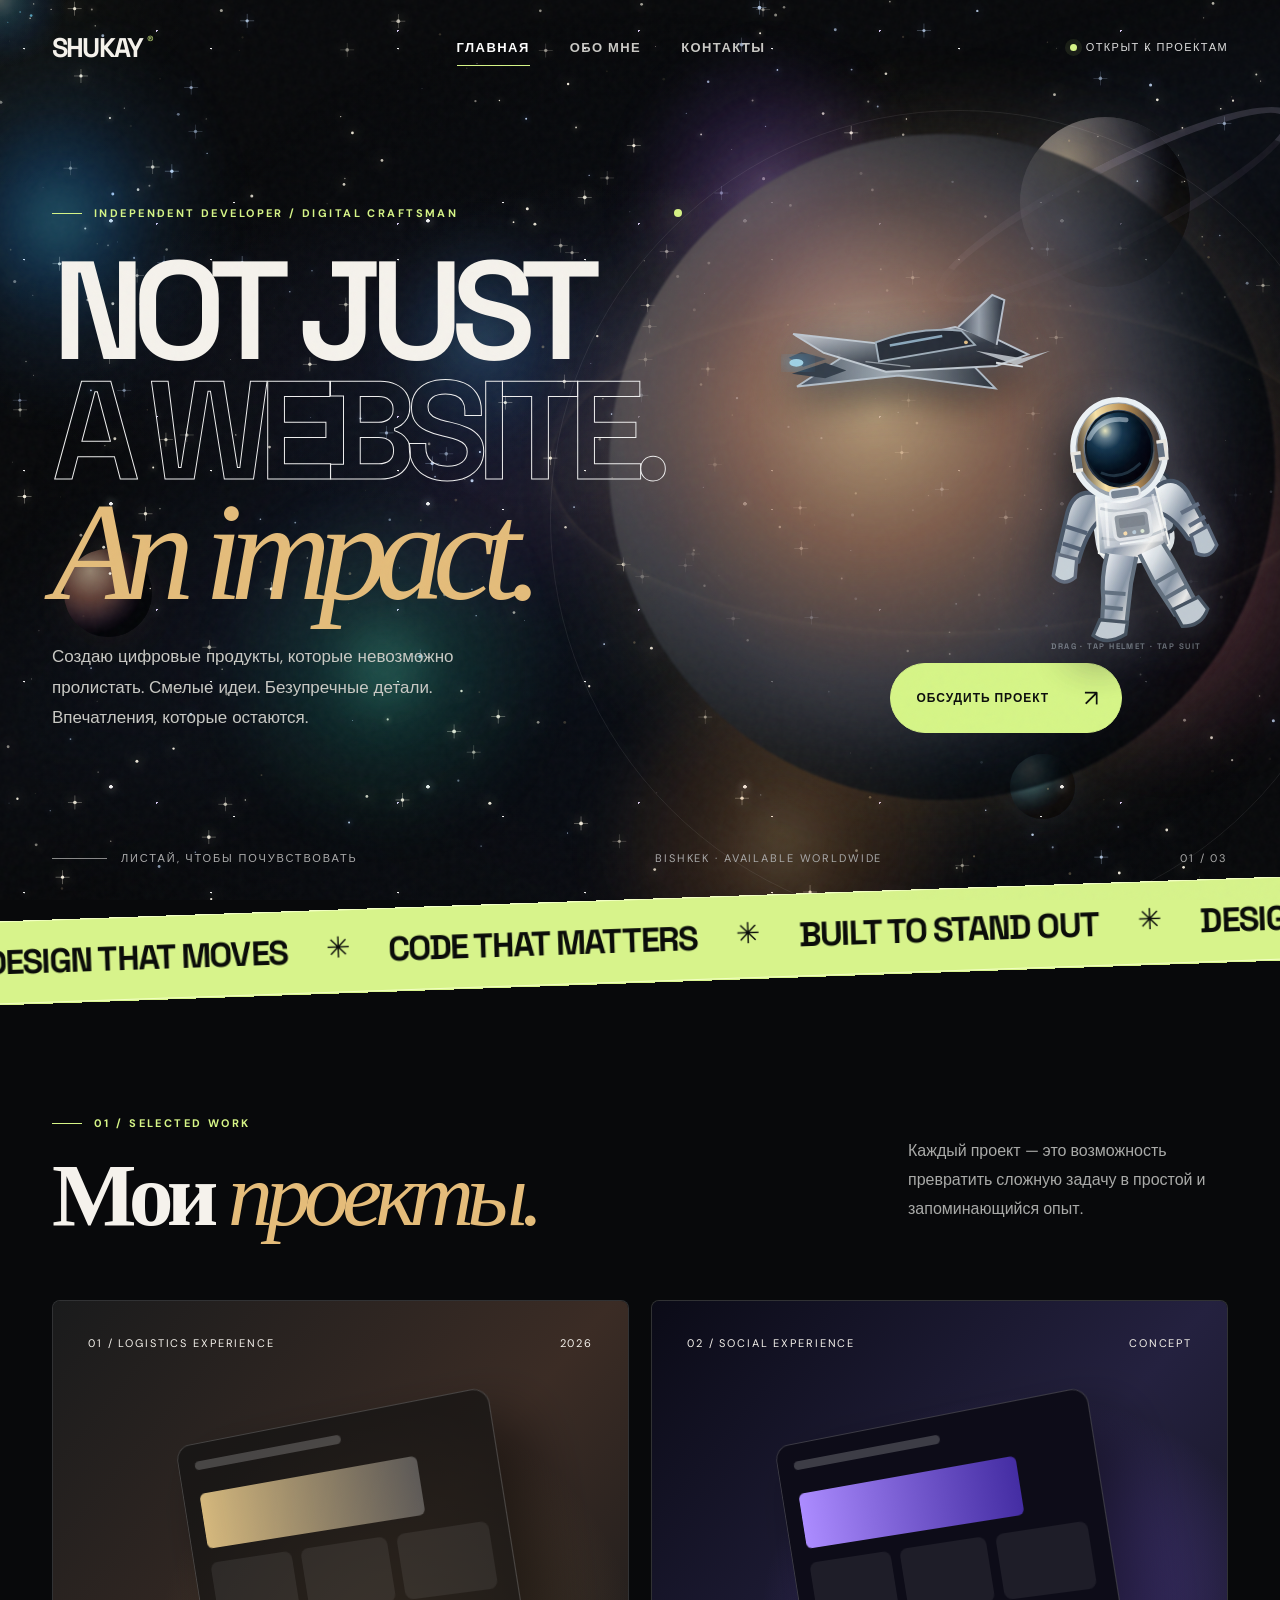
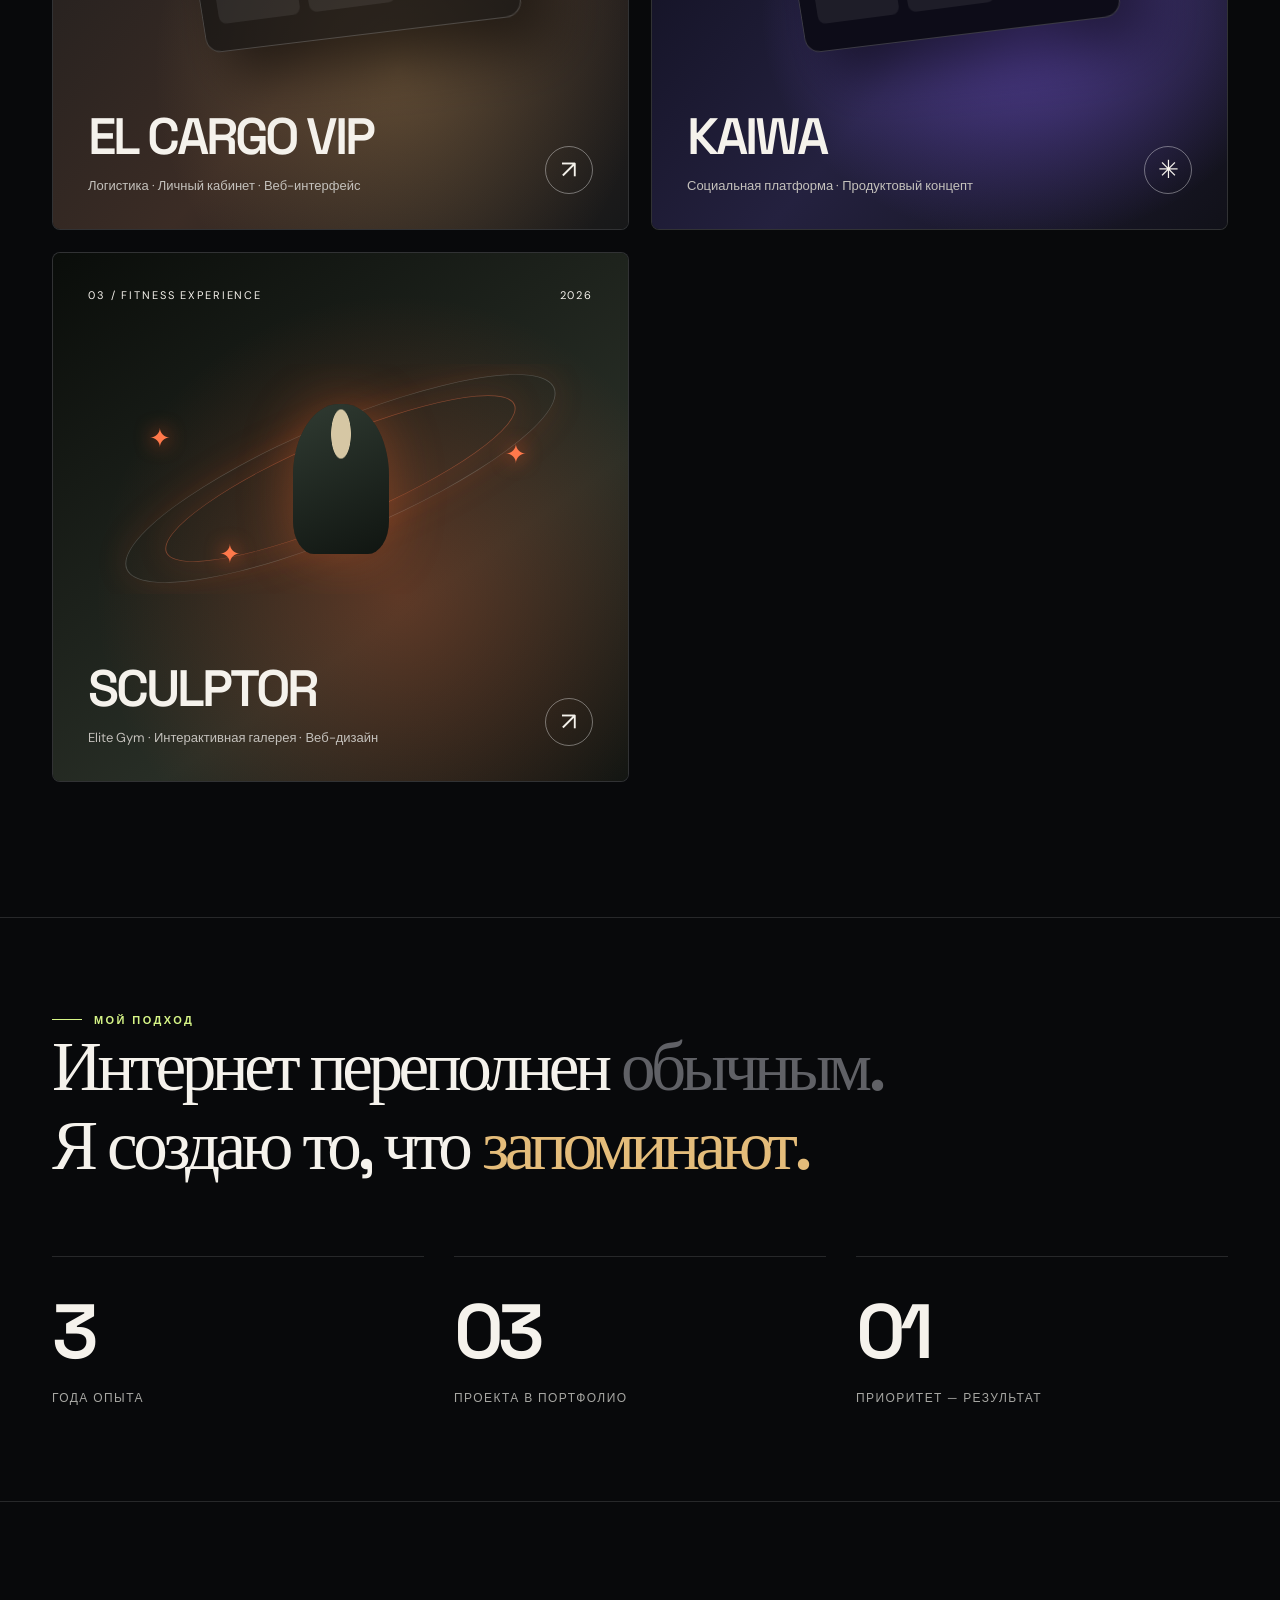
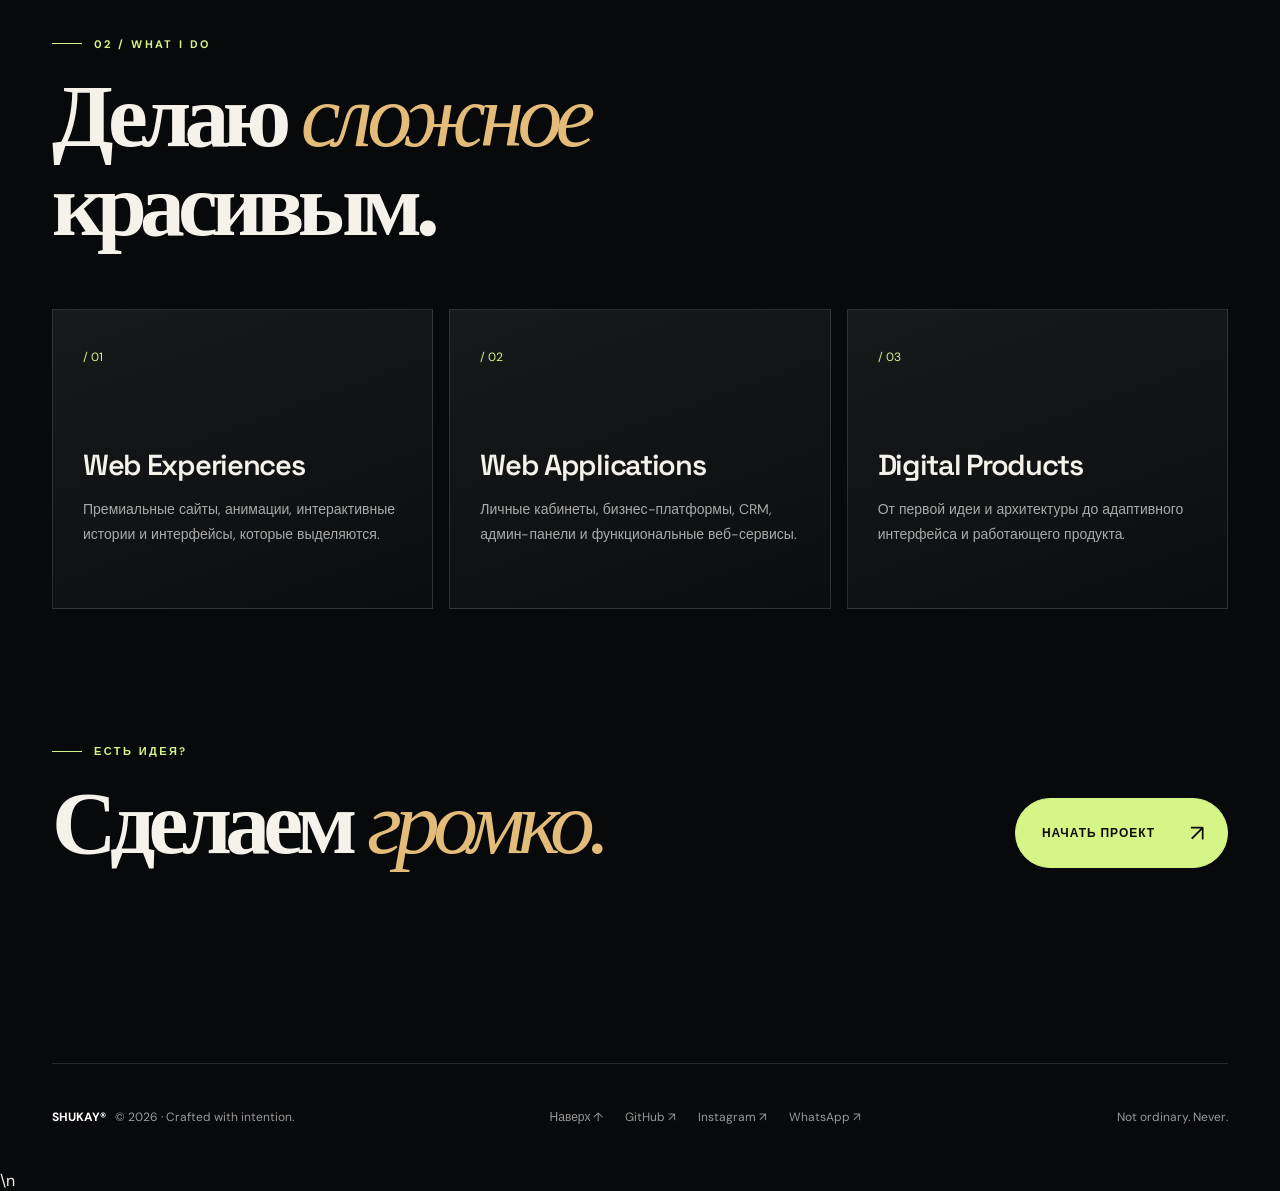
==== commit 30bd8290: "Add SCULPTOR Elite Gym to SHUKAY portfolio" ====
--- a/index.html
+++ b/index.html
@@ -1,6 +1,6 @@
 <!DOCTYPE html>
 <html lang="ru"><head><meta charset="UTF-8"><meta name="viewport" content="width=device-width,initial-scale=1"><meta name="theme-color" content="#090909"><meta name="description" content="SHUKAY — independent digital developer. Websites, experiences and products that feel alive."><title>SHUKAY® — Beyond the ordinary</title><link rel="preconnect" href="https://fonts.googleapis.com"><link rel="preconnect" href="https://fonts.gstatic.com" crossorigin><link href="https://fonts.googleapis.com/css2?family=DM+Sans:wght@400;500;600;700&family=Manrope:wght@400;500;600;700;800&family=Space+Grotesk:wght@400;500;600;700&display=swap" rel="stylesheet"><style>
-:root{--bg:#08090b;--fg:#f5f2ec;--muted:#aaa9a4;--line:rgba(255,255,255,.13);--gold:#e4bc7a;--lime:#d6f587;--panel:#131518}*{box-sizing:border-box}html{scroll-behavior:smooth}body{margin:0;background:var(--bg);color:var(--fg);font-family:'DM Sans',sans-serif;overflow-x:hidden}body:before{content:'';position:fixed;inset:0;z-index:80;pointer-events:none;opacity:.14;background-image:url("data:image/svg+xml,%3Csvg viewBox='0 0 180 180' xmlns='http://www.w3.org/2000/svg'%3E%3Cfilter id='n'%3E%3CfeTurbulence type='fractalNoise' baseFrequency='.75' numOctaves='3' stitchTiles='stitch'/%3E%3C/filter%3E%3Crect width='100%25' height='100%25' filter='url(%23n)' opacity='.23'/%3E%3C/svg%3E")}a{color:inherit;text-decoration:none}button,input,textarea{font:inherit}button{cursor:pointer}::selection{background:var(--lime);color:#111}#fx{position:fixed;inset:0;z-index:0;pointer-events:none;opacity:.65}.page{display:none;position:relative;z-index:1;min-height:100vh;animation:pageIn .75s both}.page.active{display:block}@keyframes pageIn{from{opacity:0;transform:translateY(22px)}to{opacity:1;transform:none}}.shell{width:min(1440px,calc(100% - 104px));margin:auto}.nav{height:94px;display:flex;align-items:center;justify-content:space-between;position:relative;z-index:50}.logo{font:800 27px 'Space Grotesk';letter-spacing:-1.8px;display:flex;align-items:center;gap:5px}.logo span{color:var(--lime);font-size:13px;align-self:flex-start;margin-top:2px}.navlinks{display:flex;gap:40px;align-items:center}.navlinks button{border:0;background:none;color:#c9c8c4;font-size:13px;font-weight:700;letter-spacing:.11em;text-transform:uppercase;padding:10px 0;position:relative}.navlinks button:after{content:'';position:absolute;bottom:0;left:0;width:0;height:1px;background:var(--lime);transition:width .3s}.navlinks button:hover:after,.navlinks button.current:after{width:100%}.navlinks button.current{color:white}.nav-right{display:flex;align-items:center;gap:18px}.available{font-size:11px;letter-spacing:.13em;text-transform:uppercase;color:#ddd;display:flex;align-items:center;gap:9px}.pulse{height:7px;width:7px;border-radius:50%;background:var(--lime);box-shadow:0 0 0 5px #d6f58715;animation:pulse 2s infinite}@keyframes pulse{50%{box-shadow:0 0 0 10px #d6f58700}}.menu{display:none;border:1px solid var(--line);background:#111;color:white;border-radius:50%;width:44px;height:44px}.eyebrow{font-size:11px;letter-spacing:.22em;font-weight:700;text-transform:uppercase;color:var(--lime);display:flex;align-items:center;gap:12px}.eyebrow:before{content:'';height:1px;width:30px;background:var(--lime)}.hero{min-height:calc(100svh - 94px);position:relative;display:flex;flex-direction:column;justify-content:center;padding:75px 0 130px}.hero-orb{position:absolute;right:-4%;top:5%;width:52vw;max-width:790px;aspect-ratio:1;z-index:-1;border-radius:50%;background:radial-gradient(circle at 39% 39%,#fff6cc 0%,#e4bc7a 12%,#9e6e4e 27%,#493c41 44%,#1a2630 59%,transparent 69%);filter:blur(1px);opacity:.75;box-shadow:inset 50px 0 100px #06090a,0 0 120px #d6aa6840;animation:float 9s ease-in-out infinite;transform-origin:center}.hero-orb:after{content:'';position:absolute;inset:-9%;border:1px solid #dcb87a30;border-radius:50%;transform:rotateX(65deg) rotate(-35deg);box-shadow:0 0 20px #f0d4aa1c}.orb-ring{position:absolute;right:-12%;top:2%;width:64vw;max-width:900px;aspect-ratio:1;border:1px solid #ffffff14;border-radius:50%;z-index:-2;animation:spin 60s linear infinite}.orb-ring:after{content:'';position:absolute;top:12%;left:15%;width:8px;height:8px;border-radius:50%;background:var(--lime);box-shadow:0 0 30px var(--lime)}@keyframes float{50%{transform:translate(-25px,30px) scale(1.035)}}@keyframes spin{to{transform:rotate(360deg)}}.hero h1{font:600 clamp(70px,10.9vw,176px)/.86 'Space Grotesk';letter-spacing:-.092em;margin:32px 0 28px;max-width:1250px}.hero h1 .outline{-webkit-text-stroke:1px #eee;color:transparent}.hero h1 .italic{font-family:Georgia,serif;font-style:italic;font-weight:400;letter-spacing:-.09em;color:var(--gold)}.hero-sub{display:flex;justify-content:space-between;align-items:end;gap:40px;max-width:1070px}.hero-sub p{max-width:460px;font-size:17px;line-height:1.8;color:#c9c9c4;margin:0}.cta{display:inline-flex;gap:35px;align-items:center;justify-content:space-between;padding:19px 22px 19px 26px;background:var(--lime);color:#0b0d0b;border:1px solid var(--lime);border-radius:100px;font-size:12px;font-weight:800;letter-spacing:.08em;text-transform:uppercase;transition:transform .3s,background .3s;white-space:nowrap}.cta:hover{background:#fff;transform:translateY(-4px)}.cta .arrow{font-size:23px;font-weight:400}.hero-bottom{position:absolute;bottom:35px;left:0;right:0;display:flex;justify-content:space-between;align-items:center;font-size:11px;letter-spacing:.17em;text-transform:uppercase;color:#aaa}.scroll-indicator{display:flex;align-items:center;gap:14px}.scroll-indicator:before{content:'';width:55px;height:1px;background:#888}.ticker{overflow:hidden;background:#d7f38b;color:#0b0d0a;transform:rotate(-2deg) scale(1.025);position:relative;z-index:2;border-top:1px solid #f2ffc3;border-bottom:1px solid #f2ffc3}.ticker-track{display:flex;width:max-content;animation:marquee 23s linear infinite;padding:18px 0;gap:38px}.ticker span{font:700 clamp(19px,2.6vw,34px) 'Space Grotesk';letter-spacing:-.04em;white-space:nowrap}.ticker i{font-style:normal;font-size:28px}@keyframes marquee{to{transform:translateX(-50%)}}section{padding:135px 0}.section-head{display:flex;justify-content:space-between;align-items:end;gap:35px;margin-bottom:60px}.section-head h2,.display{font:600 clamp(48px,7vw,110px)/.99 'Space Grotesk';letter-spacing:-.075em;margin:20px 0 0}.section-head h2 em,.display em{font-family:Georgia,serif;font-weight:400;color:var(--gold)}.section-head p{max-width:320px;color:#a9aaa8;line-height:1.8}.projects{display:grid;grid-template-columns:1fr 1fr;gap:22px}.project{position:relative;border:1px solid var(--line);background:#121416;min-height:530px;border-radius:8px;overflow:hidden;display:flex;flex-direction:column;justify-content:space-between;padding:35px;isolation:isolate;transition:border-color .3s,transform .4s}.project:hover{border-color:#e4bc7a88;transform:translateY(-7px)}.project:before{content:'';position:absolute;inset:0;z-index:-1}.project.cargo:before{background:radial-gradient(ellipse at 60% 70%,#b8905655,transparent 50%),linear-gradient(130deg,#1a1b1c,#3b2c25 55%,#171819)}.project.kaiwa:before{background:radial-gradient(ellipse at 65% 60%,#805df088,transparent 50%),linear-gradient(130deg,#0b0b17,#24213f 55%,#111119)}.project-top{display:flex;justify-content:space-between;font-size:11px;letter-spacing:.17em;text-transform:uppercase}.project-visual{height:230px;display:grid;place-items:center;perspective:800px}.mock{width:65%;height:220px;border:1px solid #ffffff30;border-radius:16px;background:#111a;box-shadow:25px 30px 55px #0008;transform:rotate(-9deg) rotateY(-15deg);overflow:hidden;padding:18px;transition:transform .5s}.project:hover .mock{transform:rotate(-2deg) rotateY(0)}.mock-top{height:9px;width:55%;border-radius:20px;background:#ffffff33;margin-bottom:25px}.mock-hero{height:58px;width:80%;background:linear-gradient(90deg,#d4b77c,#ffffff45);border-radius:6px;margin-bottom:15px}.mock-row{display:flex;gap:10px}.mock-row span{height:65px;flex:1;border-radius:8px;background:#ffffff12}.kaiwa .mock{background:#0d0c18}.kaiwa .mock-hero{background:linear-gradient(90deg,#ac8cff,#442da3)}.project-bottom{display:flex;justify-content:space-between;align-items:end;gap:12px}.project h3{font:600 clamp(30px,4vw,52px) 'Space Grotesk';letter-spacing:-.06em;margin:0 0 8px}.project p{color:#c4c1bc;margin:0;font-size:13px}.project .go{width:48px;height:48px;border:1px solid #ffffff60;border-radius:50%;display:grid;place-items:center;font-size:25px}.statement{border-top:1px solid var(--line);border-bottom:1px solid var(--line);padding:95px 0}.statement p{font:500 clamp(34px,5.4vw,82px)/1.15 'Space Grotesk';letter-spacing:-.065em;margin:0}.statement .dim{color:#606166}.statement .gold{color:var(--gold)}.metrics{display:grid;grid-template-columns:repeat(3,1fr);gap:30px;margin-top:70px}.metric{border-top:1px solid var(--line);padding-top:25px}.metric strong{font:600 clamp(50px,6vw,86px) 'Space Grotesk';letter-spacing:-.08em}.metric span{display:block;font-size:12px;text-transform:uppercase;letter-spacing:.12em;color:#a7a7a3;margin-top:10px}.services{display:grid;grid-template-columns:repeat(3,1fr);gap:16px}.service{border:1px solid var(--line);padding:35px 30px;min-height:300px;background:linear-gradient(160deg,#17191b,#0c0d0e);transition:background .3s}.service:hover{background:#1c211d}.service .num{font-size:12px;color:var(--lime)}.service h3{font:600 29px 'Space Grotesk';letter-spacing:-.045em;margin:80px 0 14px}.service p{font-size:14px;color:#aaa;line-height:1.75}.footer{border-top:1px solid var(--line);padding:45px 0;display:flex;justify-content:space-between;gap:25px;align-items:center;color:#999;font-size:12px}.footer strong{color:white}.footer a:hover{color:var(--lime)}.footerlinks{display:flex;gap:22px}.inner-hero{padding:110px 0 100px;position:relative;overflow:hidden}.inner-hero .display{max-width:1100px}.inner-hero .lead{font-size:clamp(18px,2vw,26px);line-height:1.65;max-width:730px;color:#c0c1bb;margin:45px 0 0}.glow{position:absolute;right:-200px;top:-150px;width:650px;height:650px;background:radial-gradient(circle,#d7a86d33,transparent 65%);pointer-events:none}.about-grid{display:grid;grid-template-columns:1fr 1fr;gap:70px;align-items:start}.about-grid h2{font:600 clamp(36px,4vw,62px) 'Space Grotesk';letter-spacing:-.06em;margin:0}.about-grid p{line-height:1.95;color:#b9b9b4;font-size:16px}.tech-section{padding-top:35px}.tech-groups{display:grid;grid-template-columns:repeat(3,1fr);gap:18px}.tech-group{background:#121416;border:1px solid var(--line);padding:30px;min-height:260px}.tech-group h3{font-size:12px;letter-spacing:.15em;text-transform:uppercase;color:var(--gold);margin:0 0 28px}.tags{display:flex;flex-wrap:wrap;gap:9px}.tag{padding:10px 13px;border:1px solid #ffffff24;border-radius:40px;color:#ddd;font-size:12px}.timeline{border-top:1px solid var(--line)}.timeline-row{display:grid;grid-template-columns:100px 1fr 1.3fr;gap:20px;border-bottom:1px solid var(--line);padding:35px 0}.timeline-row span{color:var(--lime);font-size:13px}.timeline-row h3{font:600 25px 'Space Grotesk';margin:0}.timeline-row p{color:#aaa;line-height:1.7;margin:0}.contact-hero{padding-bottom:45px}.contact-hero .display{font-size:clamp(65px,10vw,158px)}.contact-layout{display:grid;grid-template-columns:1fr 1.2fr;gap:80px;padding:40px 0 120px}.contact-details h3{font:600 32px 'Space Grotesk';letter-spacing:-.05em}.contact-details p{color:#aaa;line-height:1.8;max-width:330px}.contact-link{display:flex;justify-content:space-between;border-bottom:1px solid var(--line);padding:23px 0;font-size:15px;transition:color .2s}.contact-link:hover{color:var(--lime)}.form{background:#131518;border:1px solid var(--line);padding:45px}.form label{display:block;font-size:11px;letter-spacing:.15em;text-transform:uppercase;color:#aaa;margin-bottom:12px}.form input,.form textarea{width:100%;background:none;border:0;border-bottom:1px solid #ffffff35;border-radius:0;padding:10px 0 18px;margin-bottom:33px;color:white;outline:none;resize:vertical}.form input:focus,.form textarea:focus{border-color:var(--lime)}.form .cta{width:100%}.form small{display:block;margin-top:20px;color:#888;line-height:1.6}.reveal{opacity:0;transform:translateY(45px);transition:opacity .85s,transform .85s}.reveal.visible{opacity:1;transform:none}.cursor-glow{position:fixed;width:420px;height:420px;pointer-events:none;z-index:0;border-radius:50%;background:radial-gradient(circle,#d6f5870a,transparent 65%);transform:translate(-50%,-50%)}@media(max-width:900px){.shell{width:min(100% - 44px,1440px)}.nav{height:80px}.navlinks{display:none;position:absolute;top:75px;right:0;left:0;background:#151719;border:1px solid var(--line);padding:20px;flex-direction:column;gap:12px;align-items:stretch}.navlinks.open{display:flex}.navlinks button{text-align:left}.menu{display:block}.available{display:none}.hero{min-height:760px;padding-top:90px}.hero-orb{width:75vw;right:-25%;top:8%}.orb-ring{width:95vw;right:-40%}.hero h1{font-size:clamp(64px,12vw,112px)}.section-head{display:block}.projects,.about-grid,.contact-layout{grid-template-columns:1fr}.services,.tech-groups{grid-template-columns:1fr 1fr}.contact-layout{gap:35px}.inner-hero{padding:90px 0 55px}}@media(max-width:600px){.shell{width:calc(100% - 34px)}.logo{font-size:24px}.hero{min-height:calc(100svh - 80px);padding:80px 0 115px}.hero h1{font-size:clamp(60px,14.5vw,90px);letter-spacing:-.095em;margin:25px 0 35px}.hero-orb{width:105vw;right:-47%;top:12%;opacity:.55}.orb-ring{width:125vw;right:-55%}.hero-sub{align-items:start;flex-direction:column;gap:27px}.hero-sub p{font-size:15px}.hero-bottom{font-size:9px;bottom:24px}.hero-bottom .coordinates{display:none}section{padding:85px 0}.section-head h2,.display{font-size:clamp(47px,12vw,75px)}.section-head{margin-bottom:35px}.projects,.services,.tech-groups{grid-template-columns:1fr}.project{min-height:460px;padding:24px}.project-visual{height:200px}.statement{padding:70px 0}.metrics{gap:10px}.metric strong{font-size:45px}.metric span{font-size:9px;line-height:1.5}.timeline-row{grid-template-columns:1fr;gap:10px}.form{padding:25px}.footer{flex-direction:column;align-items:flex-start}.inner-hero{padding-top:70px}.contact-hero .display{font-size:clamp(62px,13vw,100px)}}@media(prefers-reduced-motion:reduce){*,*:before,*:after{animation-duration:.01ms!important;transition-duration:.01ms!important;scroll-behavior:auto!important}.reveal{opacity:1;transform:none}}
+:root{--bg:#08090b;--fg:#f5f2ec;--muted:#aaa9a4;--line:rgba(255,255,255,.13);--gold:#e4bc7a;--lime:#d6f587;--panel:#131518}*{box-sizing:border-box}html{scroll-behavior:smooth}body{margin:0;background:var(--bg);color:var(--fg);font-family:'DM Sans',sans-serif;overflow-x:hidden}body:before{content:'';position:fixed;inset:0;z-index:80;pointer-events:none;opacity:.14;background-image:url("data:image/svg+xml,%3Csvg viewBox='0 0 180 180' xmlns='http://www.w3.org/2000/svg'%3E%3Cfilter id='n'%3E%3CfeTurbulence type='fractalNoise' baseFrequency='.75' numOctaves='3' stitchTiles='stitch'/%3E%3C/filter%3E%3Crect width='100%25' height='100%25' filter='url(%23n)' opacity='.23'/%3E%3C/svg%3E")}a{color:inherit;text-decoration:none}button,input,textarea{font:inherit}button{cursor:pointer}::selection{background:var(--lime);color:#111}#fx{position:fixed;inset:0;z-index:0;pointer-events:none;opacity:.65}.page{display:none;position:relative;z-index:1;min-height:100vh;animation:pageIn .75s both}.page.active{display:block}@keyframes pageIn{from{opacity:0;transform:translateY(22px)}to{opacity:1;transform:none}}.shell{width:min(1440px,calc(100% - 104px));margin:auto}.nav{height:94px;display:flex;align-items:center;justify-content:space-between;position:relative;z-index:50}.logo{font:800 27px 'Space Grotesk';letter-spacing:-1.8px;display:flex;align-items:center;gap:5px}.logo span{color:var(--lime);font-size:13px;align-self:flex-start;margin-top:2px}.navlinks{display:flex;gap:40px;align-items:center}.navlinks button{border:0;background:none;color:#c9c8c4;font-size:13px;font-weight:700;letter-spacing:.11em;text-transform:uppercase;padding:10px 0;position:relative}.navlinks button:after{content:'';position:absolute;bottom:0;left:0;width:0;height:1px;background:var(--lime);transition:width .3s}.navlinks button:hover:after,.navlinks button.current:after{width:100%}.navlinks button.current{color:white}.nav-right{display:flex;align-items:center;gap:18px}.available{font-size:11px;letter-spacing:.13em;text-transform:uppercase;color:#ddd;display:flex;align-items:center;gap:9px}.pulse{height:7px;width:7px;border-radius:50%;background:var(--lime);box-shadow:0 0 0 5px #d6f58715;animation:pulse 2s infinite}@keyframes pulse{50%{box-shadow:0 0 0 10px #d6f58700}}.menu{display:none;border:1px solid var(--line);background:#111;color:white;border-radius:50%;width:44px;height:44px}.eyebrow{font-size:11px;letter-spacing:.22em;font-weight:700;text-transform:uppercase;color:var(--lime);display:flex;align-items:center;gap:12px}.eyebrow:before{content:'';height:1px;width:30px;background:var(--lime)}.hero{min-height:calc(100svh - 94px);position:relative;display:flex;flex-direction:column;justify-content:center;padding:75px 0 130px}.hero-orb{position:absolute;right:-4%;top:5%;width:52vw;max-width:790px;aspect-ratio:1;z-index:-1;border-radius:50%;background:radial-gradient(circle at 39% 39%,#fff6cc 0%,#e4bc7a 12%,#9e6e4e 27%,#493c41 44%,#1a2630 59%,transparent 69%);filter:blur(1px);opacity:.75;box-shadow:inset 50px 0 100px #06090a,0 0 120px #d6aa6840;animation:float 9s ease-in-out infinite;transform-origin:center}.hero-orb:after{content:'';position:absolute;inset:-9%;border:1px solid #dcb87a30;border-radius:50%;transform:rotateX(65deg) rotate(-35deg);box-shadow:0 0 20px #f0d4aa1c}.orb-ring{position:absolute;right:-12%;top:2%;width:64vw;max-width:900px;aspect-ratio:1;border:1px solid #ffffff14;border-radius:50%;z-index:-2;animation:spin 60s linear infinite}.orb-ring:after{content:'';position:absolute;top:12%;left:15%;width:8px;height:8px;border-radius:50%;background:var(--lime);box-shadow:0 0 30px var(--lime)}@keyframes float{50%{transform:translate(-25px,30px) scale(1.035)}}@keyframes spin{to{transform:rotate(360deg)}}.hero h1{font:600 clamp(70px,10.9vw,176px)/.86 'Space Grotesk';letter-spacing:-.092em;margin:32px 0 28px;max-width:1250px}.hero h1 .outline{-webkit-text-stroke:1px #eee;color:transparent}.hero h1 .italic{font-family:Georgia,serif;font-style:italic;font-weight:400;letter-spacing:-.09em;color:var(--gold)}.hero-sub{display:flex;justify-content:space-between;align-items:end;gap:40px;max-width:1070px}.hero-sub p{max-width:460px;font-size:17px;line-height:1.8;color:#c9c9c4;margin:0}.cta{display:inline-flex;gap:35px;align-items:center;justify-content:space-between;padding:19px 22px 19px 26px;background:var(--lime);color:#0b0d0b;border:1px solid var(--lime);border-radius:100px;font-size:12px;font-weight:800;letter-spacing:.08em;text-transform:uppercase;transition:transform .3s,background .3s;white-space:nowrap}.cta:hover{background:#fff;transform:translateY(-4px)}.cta .arrow{font-size:23px;font-weight:400}.hero-bottom{position:absolute;bottom:35px;left:0;right:0;display:flex;justify-content:space-between;align-items:center;font-size:11px;letter-spacing:.17em;text-transform:uppercase;color:#aaa}.scroll-indicator{display:flex;align-items:center;gap:14px}.scroll-indicator:before{content:'';width:55px;height:1px;background:#888}.ticker{overflow:hidden;background:#d7f38b;color:#0b0d0a;transform:rotate(-2deg) scale(1.025);position:relative;z-index:2;border-top:1px solid #f2ffc3;border-bottom:1px solid #f2ffc3}.ticker-track{display:flex;width:max-content;animation:marquee 23s linear infinite;padding:18px 0;gap:38px}.ticker span{font:700 clamp(19px,2.6vw,34px) 'Space Grotesk';letter-spacing:-.04em;white-space:nowrap}.ticker i{font-style:normal;font-size:28px}@keyframes marquee{to{transform:translateX(-50%)}}section{padding:135px 0}.section-head{display:flex;justify-content:space-between;align-items:end;gap:35px;margin-bottom:60px}.section-head h2,.display{font:600 clamp(48px,7vw,110px)/.99 'Space Grotesk';letter-spacing:-.075em;margin:20px 0 0}.section-head h2 em,.display em{font-family:Georgia,serif;font-weight:400;color:var(--gold)}.section-head p{max-width:320px;color:#a9aaa8;line-height:1.8}.projects{display:grid;grid-template-columns:1fr 1fr;gap:22px}.project{position:relative;border:1px solid var(--line);background:#121416;min-height:530px;border-radius:8px;overflow:hidden;display:flex;flex-direction:column;justify-content:space-between;padding:35px;isolation:isolate;transition:border-color .3s,transform .4s}.project:hover{border-color:#e4bc7a88;transform:translateY(-7px)}.project:before{content:'';position:absolute;inset:0;z-index:-1}.project.cargo:before{background:radial-gradient(ellipse at 60% 70%,#b8905655,transparent 50%),linear-gradient(130deg,#1a1b1c,#3b2c25 55%,#171819)}.project.sculptor:before{background:radial-gradient(ellipse at 60% 65%,#ff5a2840,transparent 62%),linear-gradient(145deg,#0a0d0a,#282e26 65%,#111512)}.sculptor-preview{width:100%;height:230px;position:relative;display:flex;align-items:center;justify-content:center;overflow:hidden}.sculptor-preview .orbit{position:absolute;width:75%;height:58%;border:1px solid #ff754c66;border-radius:50%;transform:rotate(-23deg) scaleY(.62);box-shadow:0 0 45px #ff5a281e}.sculptor-preview .orbit:nth-child(2){width:92%;height:78%;border-color:#ffffff30}.sculptor-preview .figure{z-index:2;width:96px;height:150px;border-radius:48% 48% 22% 22%;background:radial-gradient(ellipse at 50% 20%,#d6c7a4 0 14%,transparent 15%),linear-gradient(155deg,#303b32,#101511);box-shadow:0 0 55px #ff6b2e55}.sculptor-preview .star{position:absolute;color:#ff794b;font-size:26px;text-shadow:0 0 20px #ff5a28}.sculptor-preview .star.a{left:12%;top:25%}.sculptor-preview .star.b{right:13%;top:32%}.sculptor-preview .star.c{left:26%;bottom:10%}.project.kaiwa:before{background:radial-gradient(ellipse at 65% 60%,#805df088,transparent 50%),linear-gradient(130deg,#0b0b17,#24213f 55%,#111119)}.project-top{display:flex;justify-content:space-between;font-size:11px;letter-spacing:.17em;text-transform:uppercase}.project-visual{height:230px;display:grid;place-items:center;perspective:800px}.mock{width:65%;height:220px;border:1px solid #ffffff30;border-radius:16px;background:#111a;box-shadow:25px 30px 55px #0008;transform:rotate(-9deg) rotateY(-15deg);overflow:hidden;padding:18px;transition:transform .5s}.project:hover .mock{transform:rotate(-2deg) rotateY(0)}.mock-top{height:9px;width:55%;border-radius:20px;background:#ffffff33;margin-bottom:25px}.mock-hero{height:58px;width:80%;background:linear-gradient(90deg,#d4b77c,#ffffff45);border-radius:6px;margin-bottom:15px}.mock-row{display:flex;gap:10px}.mock-row span{height:65px;flex:1;border-radius:8px;background:#ffffff12}.kaiwa .mock{background:#0d0c18}.kaiwa .mock-hero{background:linear-gradient(90deg,#ac8cff,#442da3)}.project-bottom{display:flex;justify-content:space-between;align-items:end;gap:12px}.project h3{font:600 clamp(30px,4vw,52px) 'Space Grotesk';letter-spacing:-.06em;margin:0 0 8px}.project p{color:#c4c1bc;margin:0;font-size:13px}.project .go{width:48px;height:48px;border:1px solid #ffffff60;border-radius:50%;display:grid;place-items:center;font-size:25px}.statement{border-top:1px solid var(--line);border-bottom:1px solid var(--line);padding:95px 0}.statement p{font:500 clamp(34px,5.4vw,82px)/1.15 'Space Grotesk';letter-spacing:-.065em;margin:0}.statement .dim{color:#606166}.statement .gold{color:var(--gold)}.metrics{display:grid;grid-template-columns:repeat(3,1fr);gap:30px;margin-top:70px}.metric{border-top:1px solid var(--line);padding-top:25px}.metric strong{font:600 clamp(50px,6vw,86px) 'Space Grotesk';letter-spacing:-.08em}.metric span{display:block;font-size:12px;text-transform:uppercase;letter-spacing:.12em;color:#a7a7a3;margin-top:10px}.services{display:grid;grid-template-columns:repeat(3,1fr);gap:16px}.service{border:1px solid var(--line);padding:35px 30px;min-height:300px;background:linear-gradient(160deg,#17191b,#0c0d0e);transition:background .3s}.service:hover{background:#1c211d}.service .num{font-size:12px;color:var(--lime)}.service h3{font:600 29px 'Space Grotesk';letter-spacing:-.045em;margin:80px 0 14px}.service p{font-size:14px;color:#aaa;line-height:1.75}.footer{border-top:1px solid var(--line);padding:45px 0;display:flex;justify-content:space-between;gap:25px;align-items:center;color:#999;font-size:12px}.footer strong{color:white}.footer a:hover{color:var(--lime)}.footerlinks{display:flex;gap:22px}.inner-hero{padding:110px 0 100px;position:relative;overflow:hidden}.inner-hero .display{max-width:1100px}.inner-hero .lead{font-size:clamp(18px,2vw,26px);line-height:1.65;max-width:730px;color:#c0c1bb;margin:45px 0 0}.glow{position:absolute;right:-200px;top:-150px;width:650px;height:650px;background:radial-gradient(circle,#d7a86d33,transparent 65%);pointer-events:none}.about-grid{display:grid;grid-template-columns:1fr 1fr;gap:70px;align-items:start}.about-grid h2{font:600 clamp(36px,4vw,62px) 'Space Grotesk';letter-spacing:-.06em;margin:0}.about-grid p{line-height:1.95;color:#b9b9b4;font-size:16px}.tech-section{padding-top:35px}.tech-groups{display:grid;grid-template-columns:repeat(3,1fr);gap:18px}.tech-group{background:#121416;border:1px solid var(--line);padding:30px;min-height:260px}.tech-group h3{font-size:12px;letter-spacing:.15em;text-transform:uppercase;color:var(--gold);margin:0 0 28px}.tags{display:flex;flex-wrap:wrap;gap:9px}.tag{padding:10px 13px;border:1px solid #ffffff24;border-radius:40px;color:#ddd;font-size:12px}.timeline{border-top:1px solid var(--line)}.timeline-row{display:grid;grid-template-columns:100px 1fr 1.3fr;gap:20px;border-bottom:1px solid var(--line);padding:35px 0}.timeline-row span{color:var(--lime);font-size:13px}.timeline-row h3{font:600 25px 'Space Grotesk';margin:0}.timeline-row p{color:#aaa;line-height:1.7;margin:0}.contact-hero{padding-bottom:45px}.contact-hero .display{font-size:clamp(65px,10vw,158px)}.contact-layout{display:grid;grid-template-columns:1fr 1.2fr;gap:80px;padding:40px 0 120px}.contact-details h3{font:600 32px 'Space Grotesk';letter-spacing:-.05em}.contact-details p{color:#aaa;line-height:1.8;max-width:330px}.contact-link{display:flex;justify-content:space-between;border-bottom:1px solid var(--line);padding:23px 0;font-size:15px;transition:color .2s}.contact-link:hover{color:var(--lime)}.form{background:#131518;border:1px solid var(--line);padding:45px}.form label{display:block;font-size:11px;letter-spacing:.15em;text-transform:uppercase;color:#aaa;margin-bottom:12px}.form input,.form textarea{width:100%;background:none;border:0;border-bottom:1px solid #ffffff35;border-radius:0;padding:10px 0 18px;margin-bottom:33px;color:white;outline:none;resize:vertical}.form input:focus,.form textarea:focus{border-color:var(--lime)}.form .cta{width:100%}.form small{display:block;margin-top:20px;color:#888;line-height:1.6}.reveal{opacity:0;transform:translateY(45px);transition:opacity .85s,transform .85s}.reveal.visible{opacity:1;transform:none}.cursor-glow{position:fixed;width:420px;height:420px;pointer-events:none;z-index:0;border-radius:50%;background:radial-gradient(circle,#d6f5870a,transparent 65%);transform:translate(-50%,-50%)}@media(max-width:900px){.shell{width:min(100% - 44px,1440px)}.nav{height:80px}.navlinks{display:none;position:absolute;top:75px;right:0;left:0;background:#151719;border:1px solid var(--line);padding:20px;flex-direction:column;gap:12px;align-items:stretch}.navlinks.open{display:flex}.navlinks button{text-align:left}.menu{display:block}.available{display:none}.hero{min-height:760px;padding-top:90px}.hero-orb{width:75vw;right:-25%;top:8%}.orb-ring{width:95vw;right:-40%}.hero h1{font-size:clamp(64px,12vw,112px)}.section-head{display:block}.projects,.about-grid,.contact-layout{grid-template-columns:1fr}.services,.tech-groups{grid-template-columns:1fr 1fr}.contact-layout{gap:35px}.inner-hero{padding:90px 0 55px}}@media(max-width:600px){.shell{width:calc(100% - 34px)}.logo{font-size:24px}.hero{min-height:calc(100svh - 80px);padding:80px 0 115px}.hero h1{font-size:clamp(60px,14.5vw,90px);letter-spacing:-.095em;margin:25px 0 35px}.hero-orb{width:105vw;right:-47%;top:12%;opacity:.55}.orb-ring{width:125vw;right:-55%}.hero-sub{align-items:start;flex-direction:column;gap:27px}.hero-sub p{font-size:15px}.hero-bottom{font-size:9px;bottom:24px}.hero-bottom .coordinates{display:none}section{padding:85px 0}.section-head h2,.display{font-size:clamp(47px,12vw,75px)}.section-head{margin-bottom:35px}.projects,.services,.tech-groups{grid-template-columns:1fr}.project{min-height:460px;padding:24px}.project-visual{height:200px}.statement{padding:70px 0}.metrics{gap:10px}.metric strong{font-size:45px}.metric span{font-size:9px;line-height:1.5}.timeline-row{grid-template-columns:1fr;gap:10px}.form{padding:25px}.footer{flex-direction:column;align-items:flex-start}.inner-hero{padding-top:70px}.contact-hero .display{font-size:clamp(62px,13vw,100px)}}@media(prefers-reduced-motion:reduce){*,*:before,*:after{animation-duration:.01ms!important;transition-duration:.01ms!important;scroll-behavior:auto!important}.reveal{opacity:1;transform:none}}
 </style><style id="cosmic-upgrade">
 :root{--space-gold:#f1d9a9}html{cursor:none}a,button,input,select,textarea{cursor:none!important}
 #cosmicSky{position:fixed;inset:0;z-index:0;pointer-events:none;overflow:hidden;opacity:.85;background:radial-gradient(ellipse 75% 19% at 54% 42%,rgba(114,89,163,.11),transparent 70%),radial-gradient(ellipse 36% 45% at 10% 78%,rgba(38,65,130,.11),transparent 70%)}
@@ -106,8 +106,8 @@
 <g id="rightLeg"><path d="M140 258l16 45 23 49q21 6 34-10l-25-68-12-27" fill="url(#suitReal)" stroke="#667381" stroke-width="6"/><path d="M157 302l34-14M169 326l32-13" stroke="#667483" stroke-width="6"/><path d="M177 344l39-13 11 19q-12 24-40 20z" fill="#c3cbd2" stroke="#4c5866" stroke-width="5"/></g>
 <g id="astroHead"><ellipse cx="132" cy="104" rx="67" ry="73" fill="#9aa4ae" stroke="#e9eef1" stroke-width="8"/><ellipse cx="132" cy="102" rx="56" ry="61" fill="url(#darkMetal)" stroke="url(#goldRim)" stroke-width="9"/><ellipse cx="132" cy="101" rx="48" ry="53" fill="url(#helmetGlass)" stroke="#111e29" stroke-width="3"/><path d="M91 81Q112 52 148 62" fill="none" stroke="#e8f7ff" stroke-width="7" opacity=".45" stroke-linecap="round"/><path d="M101 133Q129 150 160 127" fill="none" stroke="#6c8ca1" stroke-width="4" opacity=".3"/><rect x="110" y="160" width="43" height="14" rx="5" fill="#7a8794" stroke="#e1e5e8" stroke-width="3"/><path d="M76 100h-12v25h12M187 100h12v25h-12" stroke="#e7e5df" stroke-width="5" fill="#697685"/></g>
 <g opacity=".45" filter="url(#grainSuit)"><path d="M91 177h86v66H91z" fill="#fff"/></g></g></svg><div class="astro-hint">DRAG · TAP HELMET · TAP SUIT</div></div><div id="starship" aria-hidden="true"><svg viewBox="0 0 440 230" xmlns="http://www.w3.org/2000/svg"><defs><linearGradient id="hull" x1="0" x2="1" y1="0" y2="1"><stop stop-color="#eef6ff"/><stop offset=".28" stop-color="#8e9cab"/><stop offset=".58" stop-color="#253445"/><stop offset="1" stop-color="#080e19"/></linearGradient><linearGradient id="wing" x1="0" x2="1"><stop stop-color="#34475d"/><stop offset=".45" stop-color="#9eafbe"/><stop offset="1" stop-color="#152434"/></linearGradient><filter id="engineGlow"><feGaussianBlur stdDeviation="12"/></filter></defs><path d="M105 130L25 182 184 165 335 185 275 123" fill="url(#wing)" stroke="#b7cadb" stroke-width="3"/><path d="M66 129L19 100 154 115 272 89 341 110 386 132 336 150 164 159Z" fill="url(#hull)" stroke="#c6d6e5" stroke-width="3"/><path d="M277 89L330 39 349 47 337 117" fill="url(#wing)" stroke="#c4d3e2" stroke-width="3"/><path d="M148 113Q215 88 282 95L303 117 153 143Z" fill="#111f30" stroke="#a2b9cb" stroke-width="3"/><path d="M170 118L252 103" stroke="#a8d6f5" stroke-width="4" opacity=".8"/><path d="M32 128L12 137 35 151 71 139Z" fill="#38495b"/><path d="M69 145L17 162 69 169 102 157Z" fill="#1d3043"/><ellipse cx="24" cy="145" rx="11" ry="6" fill="#c3f4ff"/><ellipse cx="24" cy="145" rx="23" ry="11" fill="#3bb6ff" opacity=".45" filter="url(#engineGlow)"/><path d="M304 126L377 138 421 126 368 149Z" fill="#d4e2ec" opacity=".85"/><path d="M336 145l42 6" stroke="#e9f5fc" stroke-width="3"/><circle cx="289" cy="113" r="3" fill="#f3cf8d"/><path d="M132 143l70 8" stroke="#d9e8f4" stroke-width="2" opacity=".6"/></svg></div><div id="burstLayer" aria-hidden="true"></div><div id="starCursor" aria-hidden="true"><svg viewBox="0 0 40 40"><path d="M20 0L24.2 15.8 40 20 24.2 24.2 20 40 15.8 24.2 0 20 15.8 15.8Z" fill="#fff7e7"/><circle cx="20" cy="20" r="3" fill="#e8b970"/></svg></div><canvas id="fx" aria-hidden="true"></canvas><div id="galaxyGlows" aria-hidden="true"><i class="nebula-glow"></i><i class="nebula-glow"></i><i class="nebula-glow"></i><i class="nebula-glow"></i><i class="nebula-glow"></i><i class="nebula-glow"></i></div><div class="cursor-glow" id="cursorGlow"></div><header class="shell nav"><a class="logo" href="#home" data-page="home">SHUKAY<span>®</span></a><nav class="navlinks" id="navlinks" aria-label="Основная навигация"><button data-page="home" class="current">Главная</button><button data-page="about">Обо мне</button><button data-page="contact">Контакты</button></nav><div class="nav-right"><div class="available"><span class="pulse"></span>Открыт к проектам</div><button class="menu" id="menu" aria-label="Открыть меню">☰</button></div></header>
-<main id="home" class="page active"><div class="shell hero"><div class="hero-orb"></div><div class="orb-ring"></div><div class="eyebrow">Independent developer / Digital craftsman</div><h1>NOT JUST<br><span class="outline">A WEBSITE.</span><br><span class="italic">An impact.</span></h1><div class="hero-sub"><p>Создаю цифровые продукты, которые невозможно пролистать. Смелые идеи. Безупречные детали. Впечатления, которые остаются.</p><a href="#contact" data-page="contact" class="cta magnetic">Обсудить проект <span class="arrow">↗</span></a></div><div class="hero-bottom"><span class="scroll-indicator">Листай, чтобы почувствовать</span><span class="coordinates">Bishkek · Available worldwide</span><span>01 / 03</span></div></div><div class="ticker"><div class="ticker-track" id="ticker"><span>DESIGN THAT MOVES</span><i>✳</i><span>CODE THAT MATTERS</span><i>✳</i><span>BUILT TO STAND OUT</span><i>✳</i><span>DESIGN THAT MOVES</span><i>✳</i><span>CODE THAT MATTERS</span><i>✳</i><span>BUILT TO STAND OUT</span><i>✳</i></div></div><section class="shell"><div class="section-head reveal"><div><div class="eyebrow">01 / Selected work</div><h2>Мои <em>проекты.</em></h2></div><p>Каждый проект — это возможность превратить сложную задачу в простой и запоминающийся опыт.</p></div><div class="projects"><a class="project cargo reveal" href="https://shukay1.github.io/el-cargo-vip/" target="_blank" rel="noopener"><div class="project-top"><span>01 / Logistics experience</span><span>2026</span></div><div class="project-visual"><div class="mock"><div class="mock-top"></div><div class="mock-hero"></div><div class="mock-row"><span></span><span></span><span></span></div></div></div><div class="project-bottom"><div><h3>EL CARGO VIP</h3><p>Логистика · Личный кабинет · Веб-интерфейс</p></div><span class="go">↗</span></div></a><article class="project kaiwa reveal"><div class="project-top"><span>02 / Social experience</span><span>Concept</span></div><div class="project-visual"><div class="mock"><div class="mock-top"></div><div class="mock-hero"></div><div class="mock-row"><span></span><span></span><span></span></div></div></div><div class="project-bottom"><div><h3>KAIWA</h3><p>Социальная платформа · Продуктовый концепт</p></div><span class="go">✳</span></div></article></div></section><div class="statement"><div class="shell reveal"><div class="eyebrow">Мой подход</div><p>Интернет переполнен <span class="dim">обычным.</span><br>Я создаю то, что <span class="gold">запоминают.</span></p><div class="metrics"><div class="metric"><strong>3</strong><span>Года опыта</span></div><div class="metric"><strong>02</strong><span>Проекта в портфолио</span></div><div class="metric"><strong>01</strong><span>Приоритет — результат</span></div></div></div></div><section class="shell"><div class="section-head reveal"><div><div class="eyebrow">02 / What I do</div><h2>Делаю <em>сложное</em><br>красивым.</h2></div></div><div class="services"><div class="service reveal"><span class="num">/ 01</span><h3>Web Experiences</h3><p>Премиальные сайты, анимации, интерактивные истории и интерфейсы, которые выделяются.</p></div><div class="service reveal"><span class="num">/ 02</span><h3>Web Applications</h3><p>Личные кабинеты, бизнес-платформы, CRM, админ-панели и функциональные веб-сервисы.</p></div><div class="service reveal"><span class="num">/ 03</span><h3>Digital Products</h3><p>От первой идеи и архитектуры до адаптивного интерфейса и работающего продукта.</p></div></div></section><section class="shell" style="padding-top:0"><div class="section-head reveal"><div><div class="eyebrow">Есть идея?</div><h2>Сделаем <em>громко.</em></h2></div><a href="#contact" data-page="contact" class="cta magnetic">Начать проект <span class="arrow">↗</span></a></div></section></main>
-<main id="about" class="page"><div class="shell inner-hero"><div class="glow"></div><div class="eyebrow">02 / The person behind the pixels</div><h1 class="display">I MAKE<br><em>IDEAS</em> FEEL<br>ALIVE<span style="color:var(--lime)">.</span></h1><p class="lead">Привет, я Shukay. Разработчик цифровых продуктов. Для меня хороший сайт — не набор блоков, а характер, ритм и эмоция.</p></div><section class="shell" style="padding-top:20px"><div class="about-grid reveal"><h2>Между логикой<br>и искусством.</h2><div><p>Мне нравится соединять выразительный дизайн с продуманной инженерией. От первой анимации до последнего пикселя — всё должно работать как единое целое.</p><p>Работаю с сайтами, веб-приложениями, пользовательскими кабинетами и цифровыми концептами. В портфолио — EL CARGO VIP и концепция социальной платформы Kaiwa.</p><p>Опыт: 3 года. Работаю удалённо с заказчиками из разных стран.</p></div></div></section><section class="shell tech-section"><div class="section-head reveal"><div><div class="eyebrow">Технологический арсенал</div><h2>Tools of <em>creation.</em></h2></div><p>Широкий стек для разных задач — от интерактивного фронтенда до серверной логики.</p></div><div class="tech-groups"><div class="tech-group reveal"><h3>Frontend & Design</h3><div class="tags"><span class="tag">HTML5</span><span class="tag">CSS3</span><span class="tag">JavaScript</span><span class="tag">TypeScript</span><span class="tag">React</span><span class="tag">Next.js</span><span class="tag">Vue</span><span class="tag">Tailwind</span><span class="tag">GSAP</span><span class="tag">Three.js</span></div></div><div class="tech-group reveal"><h3>Backend & Data</h3><div class="tags"><span class="tag">Node.js</span><span class="tag">Python</span><span class="tag">Java</span><span class="tag">PHP</span><span class="tag">SQL</span><span class="tag">Firebase</span><span class="tag">REST APIs</span><span class="tag">PostgreSQL</span><span class="tag">MongoDB</span></div></div><div class="tech-group reveal"><h3>Platforms & Workflow</h3><div class="tags"><span class="tag">Git</span><span class="tag">GitHub</span><span class="tag">Figma</span><span class="tag">WordPress</span><span class="tag">Android</span><span class="tag">Responsive UI</span><span class="tag">Cloud</span><span class="tag">UI/UX</span></div></div></div></section><section class="shell"><div class="section-head reveal"><div><div class="eyebrow">Как я работаю</div><h2>From <em>zero</em> to wow.</h2></div></div><div class="timeline"><div class="timeline-row reveal"><span>01 / Discover</span><h3>Понимаю задачу</h3><p>Изучаю бизнес, аудиторию, цели и то, что действительно нужно пользователям.</p></div><div class="timeline-row reveal"><span>02 / Design</span><h3>Нахожу характер</h3><p>Создаю структуру, визуальный язык, движение и узнаваемую атмосферу.</p></div><div class="timeline-row reveal"><span>03 / Develop</span><h3>Оживляю идею</h3><p>Превращаю дизайн в быстрый, адаптивный и функциональный продукт.</p></div><div class="timeline-row reveal"><span>04 / Refine</span><h3>Довожу до деталей</h3><p>Тестирую, оптимизирую и готовлю проект к реальному использованию.</p></div></div></section></main>
+<main id="home" class="page active"><div class="shell hero"><div class="hero-orb"></div><div class="orb-ring"></div><div class="eyebrow">Independent developer / Digital craftsman</div><h1>NOT JUST<br><span class="outline">A WEBSITE.</span><br><span class="italic">An impact.</span></h1><div class="hero-sub"><p>Создаю цифровые продукты, которые невозможно пролистать. Смелые идеи. Безупречные детали. Впечатления, которые остаются.</p><a href="#contact" data-page="contact" class="cta magnetic">Обсудить проект <span class="arrow">↗</span></a></div><div class="hero-bottom"><span class="scroll-indicator">Листай, чтобы почувствовать</span><span class="coordinates">Bishkek · Available worldwide</span><span>01 / 03</span></div></div><div class="ticker"><div class="ticker-track" id="ticker"><span>DESIGN THAT MOVES</span><i>✳</i><span>CODE THAT MATTERS</span><i>✳</i><span>BUILT TO STAND OUT</span><i>✳</i><span>DESIGN THAT MOVES</span><i>✳</i><span>CODE THAT MATTERS</span><i>✳</i><span>BUILT TO STAND OUT</span><i>✳</i></div></div><section class="shell"><div class="section-head reveal"><div><div class="eyebrow">01 / Selected work</div><h2>Мои <em>проекты.</em></h2></div><p>Каждый проект — это возможность превратить сложную задачу в простой и запоминающийся опыт.</p></div><div class="projects"><a class="project cargo reveal" href="https://shukay1.github.io/el-cargo-vip/" target="_blank" rel="noopener"><div class="project-top"><span>01 / Logistics experience</span><span>2026</span></div><div class="project-visual"><div class="mock"><div class="mock-top"></div><div class="mock-hero"></div><div class="mock-row"><span></span><span></span><span></span></div></div></div><div class="project-bottom"><div><h3>EL CARGO VIP</h3><p>Логистика · Личный кабинет · Веб-интерфейс</p></div><span class="go">↗</span></div></a><article class="project kaiwa reveal"><div class="project-top"><span>02 / Social experience</span><span>Concept</span></div><div class="project-visual"><div class="mock"><div class="mock-top"></div><div class="mock-hero"></div><div class="mock-row"><span></span><span></span><span></span></div></div></div><div class="project-bottom"><div><h3>KAIWA</h3><p>Социальная платформа · Продуктовый концепт</p></div><span class="go">✳</span></div></article><a class="project sculptor reveal" href="https://shukay1.github.io/sculptor/" target="_blank" rel="noopener" aria-label="Открыть проект SCULPTOR ELITE GYM"><div class="project-top"><span>03 / Fitness experience</span><span>2026</span></div><div class="project-visual"><div class="sculptor-preview"><div class="orbit"></div><div class="orbit"></div><div class="figure"></div><span class="star a">✦</span><span class="star b">✦</span><span class="star c">✦</span></div></div><div class="project-bottom"><div><h3>SCULPTOR</h3><p>Elite Gym · Интерактивная галерея · Веб-дизайн</p></div><span class="go">↗</span></div></a></div></section><div class="statement"><div class="shell reveal"><div class="eyebrow">Мой подход</div><p>Интернет переполнен <span class="dim">обычным.</span><br>Я создаю то, что <span class="gold">запоминают.</span></p><div class="metrics"><div class="metric"><strong>3</strong><span>Года опыта</span></div><div class="metric"><strong>03</strong><span>Проекта в портфолио</span></div><div class="metric"><strong>01</strong><span>Приоритет — результат</span></div></div></div></div><section class="shell"><div class="section-head reveal"><div><div class="eyebrow">02 / What I do</div><h2>Делаю <em>сложное</em><br>красивым.</h2></div></div><div class="services"><div class="service reveal"><span class="num">/ 01</span><h3>Web Experiences</h3><p>Премиальные сайты, анимации, интерактивные истории и интерфейсы, которые выделяются.</p></div><div class="service reveal"><span class="num">/ 02</span><h3>Web Applications</h3><p>Личные кабинеты, бизнес-платформы, CRM, админ-панели и функциональные веб-сервисы.</p></div><div class="service reveal"><span class="num">/ 03</span><h3>Digital Products</h3><p>От первой идеи и архитектуры до адаптивного интерфейса и работающего продукта.</p></div></div></section><section class="shell" style="padding-top:0"><div class="section-head reveal"><div><div class="eyebrow">Есть идея?</div><h2>Сделаем <em>громко.</em></h2></div><a href="#contact" data-page="contact" class="cta magnetic">Начать проект <span class="arrow">↗</span></a></div></section></main>
+<main id="about" class="page"><div class="shell inner-hero"><div class="glow"></div><div class="eyebrow">02 / The person behind the pixels</div><h1 class="display">I MAKE<br><em>IDEAS</em> FEEL<br>ALIVE<span style="color:var(--lime)">.</span></h1><p class="lead">Привет, я Shukay. Разработчик цифровых продуктов. Для меня хороший сайт — не набор блоков, а характер, ритм и эмоция.</p></div><section class="shell" style="padding-top:20px"><div class="about-grid reveal"><h2>Между логикой<br>и искусством.</h2><div><p>Мне нравится соединять выразительный дизайн с продуманной инженерией. От первой анимации до последнего пикселя — всё должно работать как единое целое.</p><p>Работаю с сайтами, веб-приложениями, пользовательскими кабинетами и цифровыми концептами. В портфолио — EL CARGO VIP, SCULPTOR ELITE GYM и концепция социальной платформы Kaiwa.</p><p>Опыт: 3 года. Работаю удалённо с заказчиками из разных стран.</p></div></div></section><section class="shell tech-section"><div class="section-head reveal"><div><div class="eyebrow">Технологический арсенал</div><h2>Tools of <em>creation.</em></h2></div><p>Широкий стек для разных задач — от интерактивного фронтенда до серверной логики.</p></div><div class="tech-groups"><div class="tech-group reveal"><h3>Frontend & Design</h3><div class="tags"><span class="tag">HTML5</span><span class="tag">CSS3</span><span class="tag">JavaScript</span><span class="tag">TypeScript</span><span class="tag">React</span><span class="tag">Next.js</span><span class="tag">Vue</span><span class="tag">Tailwind</span><span class="tag">GSAP</span><span class="tag">Three.js</span></div></div><div class="tech-group reveal"><h3>Backend & Data</h3><div class="tags"><span class="tag">Node.js</span><span class="tag">Python</span><span class="tag">Java</span><span class="tag">PHP</span><span class="tag">SQL</span><span class="tag">Firebase</span><span class="tag">REST APIs</span><span class="tag">PostgreSQL</span><span class="tag">MongoDB</span></div></div><div class="tech-group reveal"><h3>Platforms & Workflow</h3><div class="tags"><span class="tag">Git</span><span class="tag">GitHub</span><span class="tag">Figma</span><span class="tag">WordPress</span><span class="tag">Android</span><span class="tag">Responsive UI</span><span class="tag">Cloud</span><span class="tag">UI/UX</span></div></div></div></section><section class="shell"><div class="section-head reveal"><div><div class="eyebrow">Как я работаю</div><h2>From <em>zero</em> to wow.</h2></div></div><div class="timeline"><div class="timeline-row reveal"><span>01 / Discover</span><h3>Понимаю задачу</h3><p>Изучаю бизнес, аудиторию, цели и то, что действительно нужно пользователям.</p></div><div class="timeline-row reveal"><span>02 / Design</span><h3>Нахожу характер</h3><p>Создаю структуру, визуальный язык, движение и узнаваемую атмосферу.</p></div><div class="timeline-row reveal"><span>03 / Develop</span><h3>Оживляю идею</h3><p>Превращаю дизайн в быстрый, адаптивный и функциональный продукт.</p></div><div class="timeline-row reveal"><span>04 / Refine</span><h3>Довожу до деталей</h3><p>Тестирую, оптимизирую и готовлю проект к реальному использованию.</p></div></div></section></main>
 <main id="contact" class="page"><div class="shell inner-hero contact-hero"><div class="glow"></div><div class="eyebrow">03 / Let's build something unforgettable</div><h1 class="display">GOT A<br><em>BIG IDEA?</em><br>LET'S TALK<span style="color:var(--lime)">.</span></h1><p class="lead">Не нужно начинать с идеального технического задания. Расскажи о своей идее — вместе найдём правильное решение.</p></div><div class="shell contact-layout"><div class="contact-details reveal"><h3>Твой следующий<br>проект начинается здесь.</h3><p>Открыт для разработки сайтов, веб-приложений и долгосрочного сотрудничества.</p><a class="contact-link" href="https://wa.me/996501502168" target="_blank" rel="noopener">WhatsApp · +996 501 502 168 <span>↗</span></a><a class="contact-link" href="https://www.instagram.com/shukay1" target="_blank" rel="noopener">Instagram · @shukay1 <span>↗</span></a><a class="contact-link" href="https://github.com/Shukay1" target="_blank" rel="noopener">GitHub <span>↗</span></a><div style="margin-top:55px" class="eyebrow">Based in Kyrgyzstan · Worldwide online</div></div><form class="form reveal" id="contactForm"><label for="name">Как к вам обращаться?</label><input id="name" name="name" placeholder="Ваше имя" required maxlength="80"><label for="type">Что хотите создать?</label><input id="type" name="type" placeholder="Сайт, магазин, веб-приложение..." required maxlength="120"><label for="budget">Ориентировочный бюджет (необязательно)</label><input id="budget" name="budget" placeholder="Например, $500–1000" maxlength="100"><label for="message">Расскажите о проекте</label><textarea id="message" name="message" rows="3" placeholder="Идея, задачи, сроки..." required maxlength="2000"></textarea><button type="submit" class="cta">Отправить в WhatsApp <span class="arrow">↗</span></button><small>При нажатии откроется WhatsApp с готовым сообщением. Данные не отправляются на сервер этого сайта.</small></form></div></main>
 <footer class="shell footer"><div><strong>SHUKAY®</strong> &nbsp; © <span id="year"></span> · Crafted with intention.</div><div class="footerlinks"><a href="#home" data-page="home">Наверх ↑</a><a href="https://github.com/Shukay1" target="_blank" rel="noopener">GitHub ↗</a><a href="https://www.instagram.com/shukay1" target="_blank" rel="noopener">Instagram ↗</a><a href="https://wa.me/996501502168" target="_blank" rel="noopener">WhatsApp ↗</a></div><span>Not ordinary. Never.</span></footer><script>
 (()=>{'use strict';const pages=[...document.querySelectorAll('.page')],links=[...document.querySelectorAll('[data-page]')],nav=document.getElementById('navlinks');let observer;function reveal(){observer?.disconnect();observer=new IntersectionObserver(entries=>{entries.forEach(e=>{if(e.isIntersecting){e.target.classList.add('visible');observer.unobserve(e.target)}})},{threshold:.09});document.querySelectorAll('.page.active .reveal').forEach(el=>observer.observe(el))}function show(id){if(!['home','about','contact'].includes(id))id='home';pages.forEach(p=>p.classList.toggle('active',p.id===id));links.forEach(el=>el.classList.toggle('current',el.dataset.page===id));nav.classList.remove('open');window.scrollTo({top:0,behavior:'instant'});reveal();document.title=(id==='home'?'SHUKAY® — Beyond the ordinary':id==='about'?'About — SHUKAY®':'Contact — SHUKAY®')}links.forEach(el=>el.addEventListener('click',e=>{e.preventDefault();let id=el.dataset.page;history.pushState(null,'','#'+id);show(id)}));window.addEventListener('popstate',()=>show(location.hash.slice(1)||'home'));show(location.hash.slice(1)||'home');document.getElementById('menu').onclick=()=>nav.classList.toggle('open');document.getElementById('year').textContent=new Date().getFullYear();document.getElementById('contactForm').addEventListener('submit',e=>{e.preventDefault();const get=id=>document.getElementById(id).value.trim();const message=`Здравствуйте! Меня зовут ${get('name')}.\n\nТип проекта: ${get('type')}\nБюджет: ${get('budget')||'Обсудим'}\n\n${get('message')}`;window.open('https://wa.me/996501502168?text='+encodeURIComponent(message),'_blank','noopener')});const reduce=matchMedia('(prefers-reduced-motion: reduce)').matches;if(!reduce){const glow=document.getElementById('cursorGlow');window.addEventListener('pointermove',e=>{glow.style.left=e.clientX+'px';glow.style.top=e.clientY+'px'},{passive:true});const canvas=document.getElementById('fx'),ctx=canvas.getContext('2d');let W,H,dpr,points=[];function resize(){dpr=Math.min(devicePixelRatio||1,2);W=innerWidth;H=innerHeight;canvas.width=W*dpr;canvas.height=H*dpr;ctx.setTransform(dpr,0,0,dpr,0,0);points=Array.from({length:Math.min(95,Math.floor(W*H/16000))},()=>({x:Math.random()*W,y:Math.random()*H,r:Math.random()*1.2+.3,s:Math.random()*.25+.06,a:Math.random()*.5+.1}))}resize();addEventListener('resize',resize);let frame=0;function draw(){frame++;ctx.clearRect(0,0,W,H);for(const p of points){p.y-=p.s;if(p.y<0)p.y=H;p.x+=Math.sin(frame*.003+p.y*.005)*.12;ctx.beginPath();ctx.fillStyle=`rgba(229,201,150,${p.a})`;ctx.arc(p.x,p.y,p.r,0,Math.PI*2);ctx.fill()}requestAnimationFrame(draw)}draw();document.querySelectorAll('.magnetic').forEach(el=>{el.addEventListener('pointermove',e=>{let r=el.getBoundingClientRect();el.style.transform=`translate(${(e.clientX-r.left-r.width/2)*.1}px,${(e.clientY-r.top-r.height/2)*.16}px)`});el.addEventListener('pointerleave',()=>el.style.transform='')})}})();
